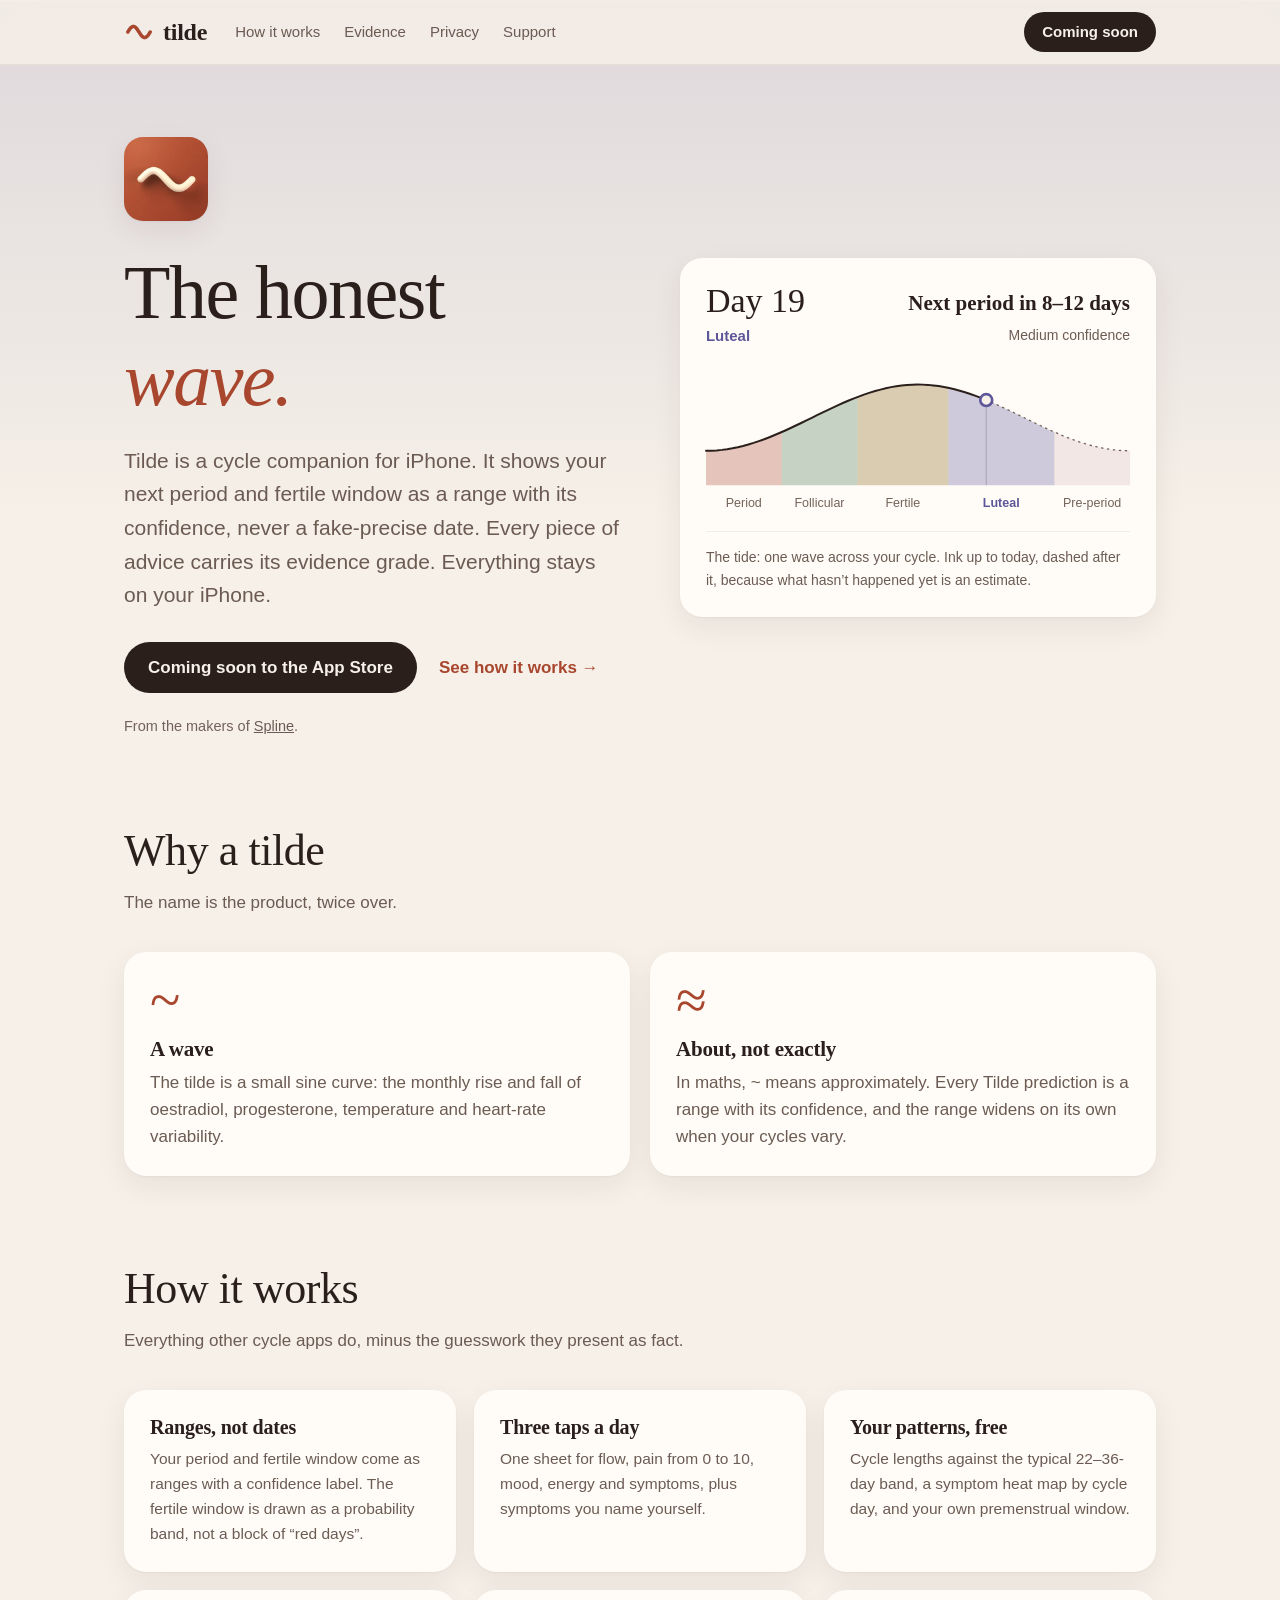
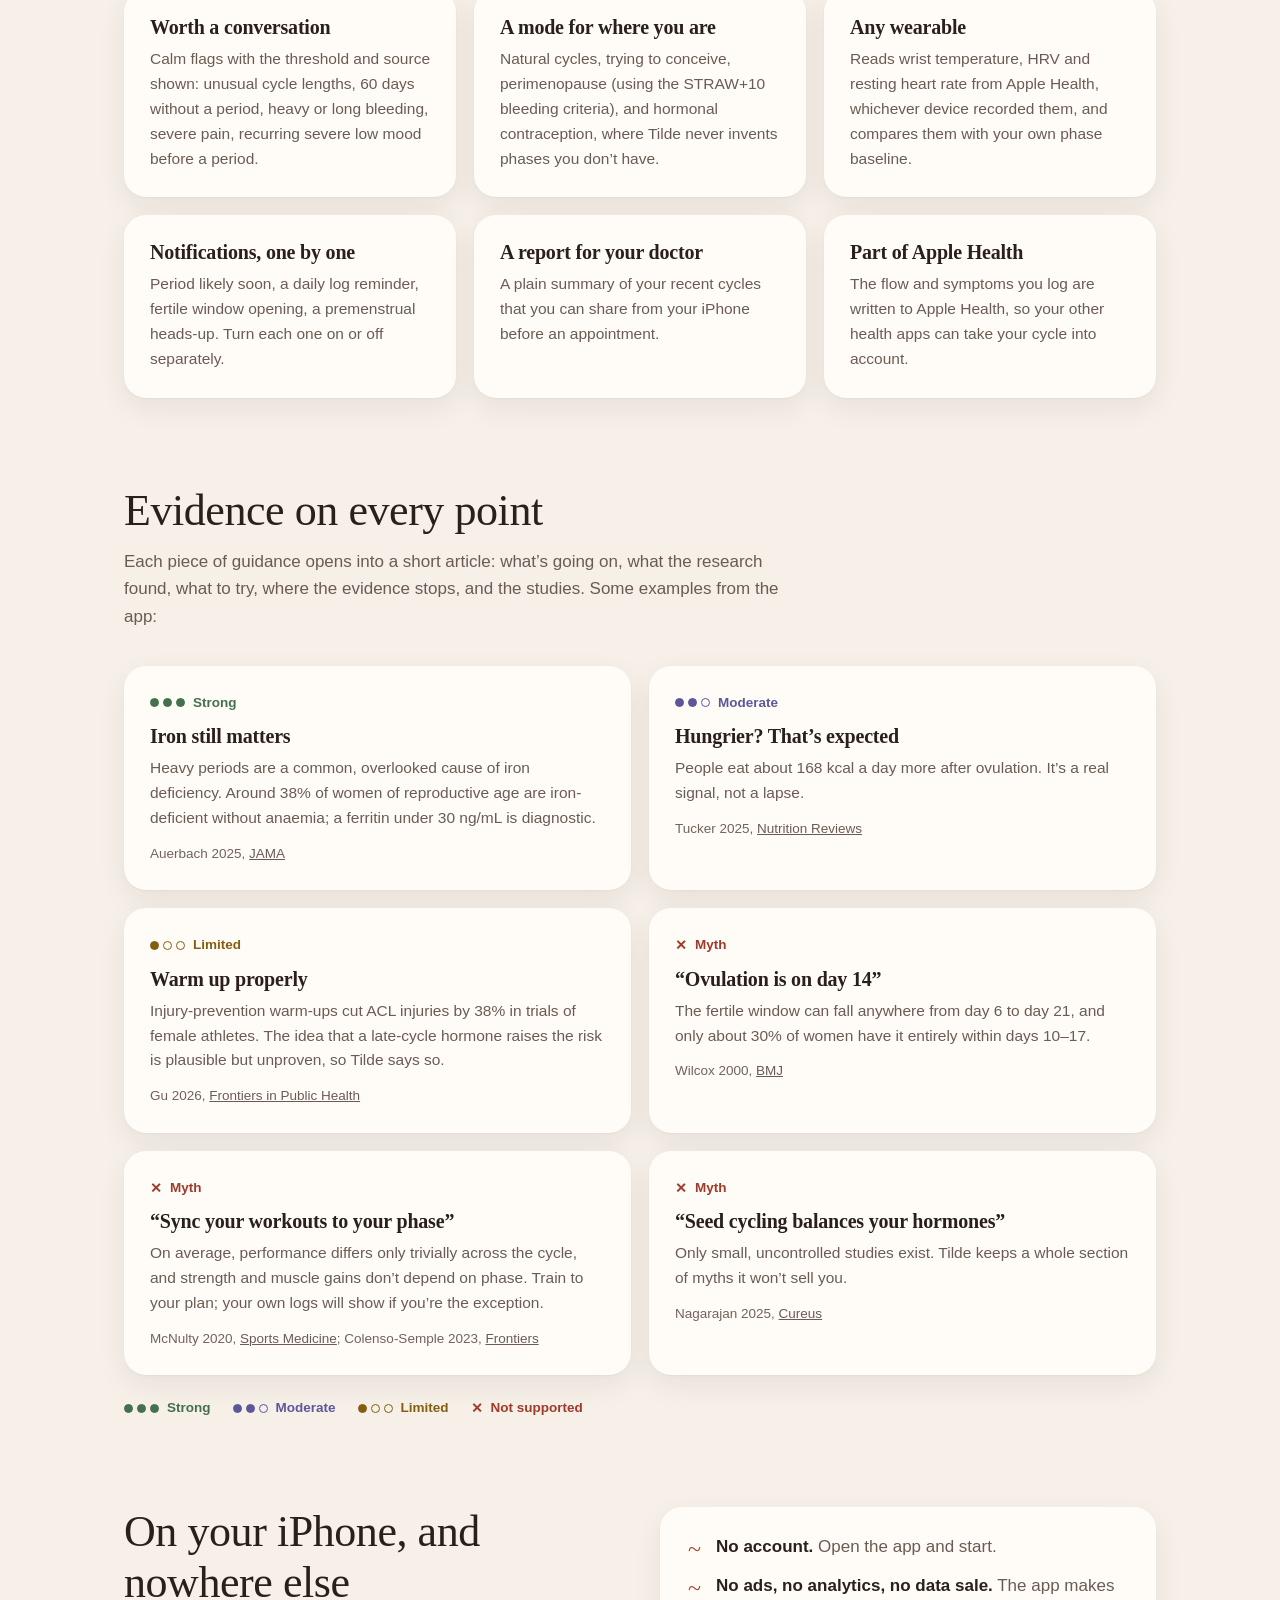
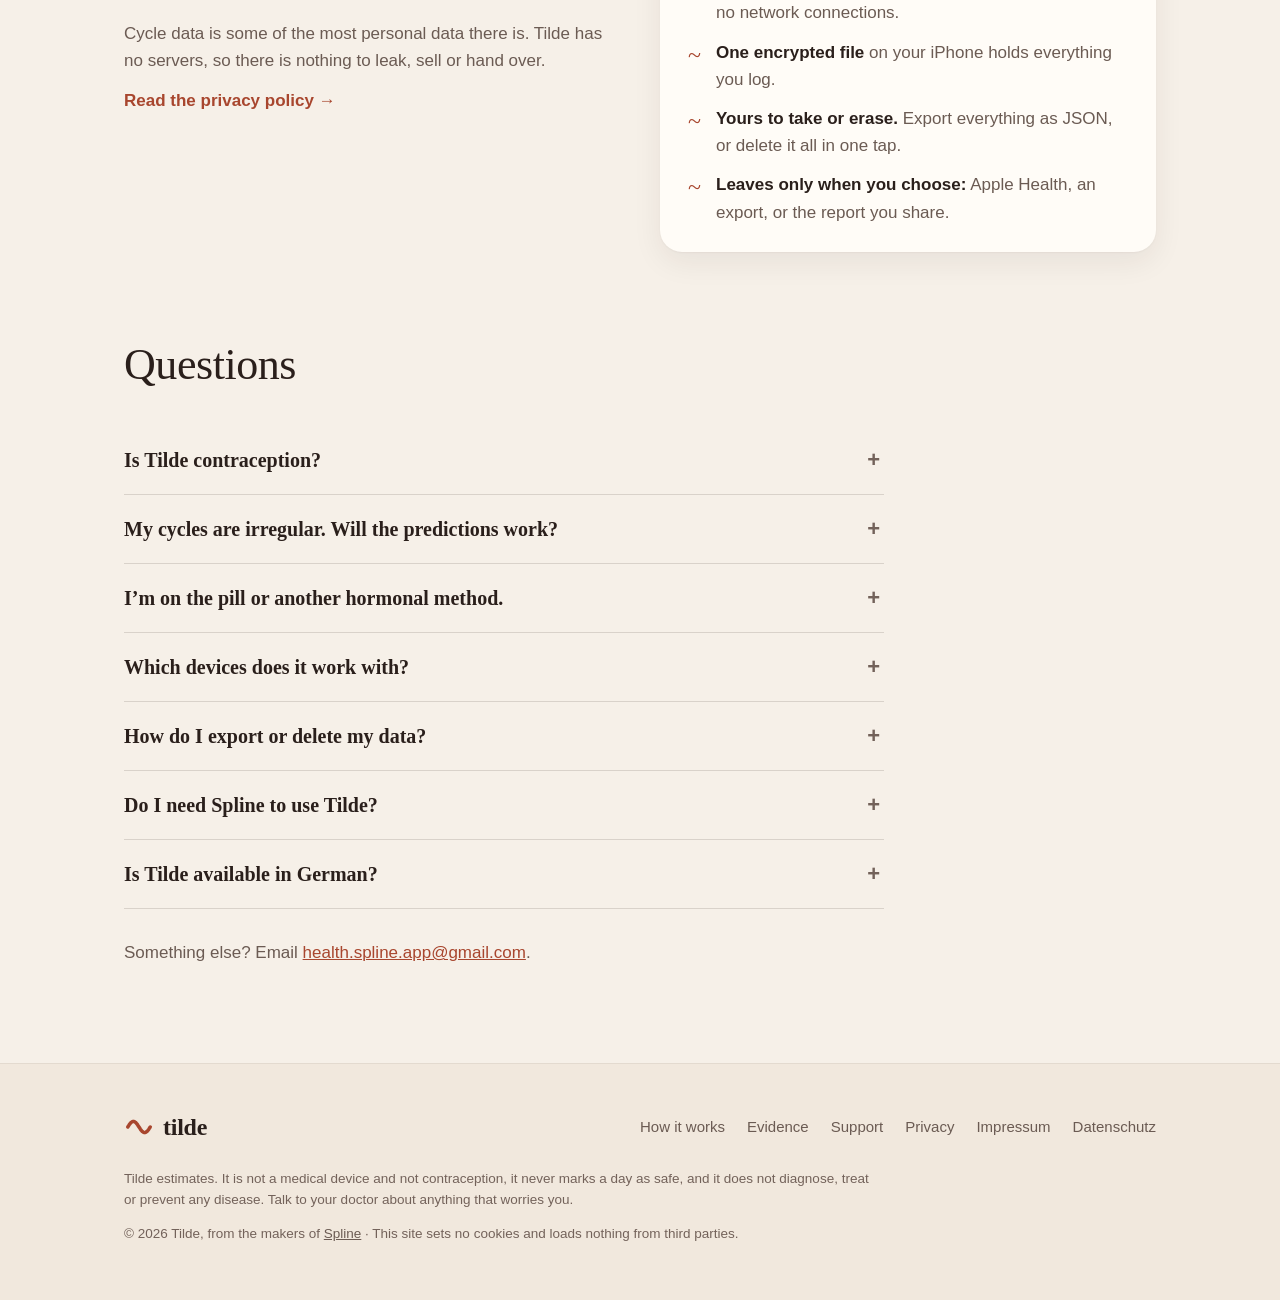
==== tilde/index.html @ 73aee702 "Host Tilde at /tilde/ alongside Spline, in its own design Tilde, the cycle companion from the same m" ====
<!DOCTYPE html>
<html lang="en">
<head>
<meta charset="UTF-8">
<meta name="viewport" content="width=device-width, initial-scale=1.0">
<title>Tilde &mdash; an honest cycle companion for iPhone</title>
<meta name="description" content="Tilde predicts your period and fertile window as ranges with their confidence, never a fake-precise date. Every piece of advice carries its evidence grade, and everything stays on your iPhone.">
<meta name="robots" content="max-image-preview:large">
<link rel="canonical" href="https://www.spline-health.com/tilde/">
<meta property="og:site_name" content="Tilde">
<meta property="og:title" content="Tilde &mdash; The honest wave">
<meta property="og:description" content="A cycle companion for iPhone. Ranges, not fake dates. Evidence on every point. Everything on your iPhone.">
<meta property="og:type" content="website">
<meta property="og:url" content="https://www.spline-health.com/tilde/">
<meta property="og:image" content="https://www.spline-health.com/tilde/assets/og.jpg">
<meta property="og:image:width" content="1200">
<meta property="og:image:height" content="627">
<meta property="og:image:alt" content="Tilde: The honest wave. A cycle companion for iPhone.">
<meta name="twitter:card" content="summary_large_image">
<meta name="theme-color" content="#f6f0e8" media="(prefers-color-scheme: light)">
<meta name="theme-color" content="#1a1512" media="(prefers-color-scheme: dark)">
<meta name="color-scheme" content="light dark">
<link rel="icon" href="favicon.svg" type="image/svg+xml">
<link rel="apple-touch-icon" href="assets/apple-touch-icon.png">
<link rel="stylesheet" href="assets/tilde.css?v=20261016">
<!-- Structured data: Tilde is its own app, published by the same maker as Spline (the
     Organization node lives on the Spline home page). Every value here is also visible on
     the page; keep the two in step. Add "installUrl" once the App Store listing is live. -->
<script type="application/ld+json">
{
  "@context": "https://schema.org",
  "@graph": [
    {
      "@type": "MobileApplication",
      "@id": "https://www.spline-health.com/tilde/#app",
      "name": "Tilde",
      "url": "https://www.spline-health.com/tilde/",
      "description": "A menstrual-cycle companion for iPhone. It shows the next period and fertile window as ranges with their confidence, grades every piece of advice by its evidence, and keeps all data on the iPhone.",
      "applicationCategory": "HealthApplication",
      "applicationSubCategory": "Health & Fitness",
      "operatingSystem": "iOS 17 or later",
      "availableOnDevice": "iPhone",
      "inLanguage": "en",
      "image": "https://www.spline-health.com/tilde/assets/og.jpg",
      "publisher": { "@id": "https://www.spline-health.com/#organization" }
    },
    {
      "@type": "WebPage",
      "@id": "https://www.spline-health.com/tilde/#webpage",
      "url": "https://www.spline-health.com/tilde/",
      "name": "Tilde, an honest cycle companion for iPhone",
      "about": { "@id": "https://www.spline-health.com/tilde/#app" },
      "isPartOf": { "@id": "https://www.spline-health.com/#website" },
      "inLanguage": "en"
    }
  ]
}
</script>
</head>
<body>
<a class="skip" href="#main">Skip to content</a>
<nav>
  <div class="wrap nav-inner">
    <a class="logo" href="#top" aria-label="Tilde home"><svg viewBox="0 0 64 64" aria-hidden="true">
        <path d="M8.0 32.0 L9.5 29.7 L11.0 27.4 L12.5 25.3 L14.0 23.5 L15.5 22.0 L17.0 20.9 L18.5 20.2 L20.0 20.0 L21.5 20.2 L23.0 20.9 L24.5 22.0 L26.0 23.5 L27.5 25.3 L29.0 27.4 L30.5 29.7 L32.0 32.0 L33.5 34.3 L35.0 36.6 L36.5 38.7 L38.0 40.5 L39.5 42.0 L41.0 43.1 L42.5 43.8 L44.0 44.0 L45.5 43.8 L47.0 43.1 L48.5 42.0 L50.0 40.5 L51.5 38.7 L53.0 36.6 L54.5 34.3 L56.0 32.0" fill="none" stroke-width="7.5" stroke-linecap="round" stroke-linejoin="round"/>
      </svg><span>tilde</span></a>
    <div class="nav-links">
      <a href="#how">How it works</a>
      <a href="#evidence">Evidence</a>
      <a href="#privacy">Privacy</a>
      <a href="#support">Support</a>
    </div>
    <span class="pill">Coming soon</span>
  </div>
</nav>

<main id="main">
<section class="hero" id="top">
  <div class="wrap hero-grid">
    <div>
      <picture>
        <source srcset="assets/icon-dark-256.webp" media="(prefers-color-scheme: dark)">
        <img class="icon" src="assets/icon-256.webp" width="84" height="84" alt="The Tilde app icon: a cream tilde on warm clay">
      </picture>
      <h1>The honest <em>wave.</em></h1>
      <p class="lede">
        Tilde is a cycle companion for iPhone. It shows your next period and fertile window
        as a range with its confidence, never a fake-precise date. Every piece of advice
        carries its evidence grade. Everything stays on your iPhone.
      </p>
      <div class="hero-ctas">
        <span class="pill large">Coming soon to the App Store</span>
        <a class="text-link" href="#how">See how it works &rarr;</a>
      </div>
      <p class="maker">From the makers of <a href="/">Spline</a>.</p>
    </div>

    <figure class="sheet tide" aria-label="Example: cycle day 19, luteal phase. Next period in 8 to 12 days, medium confidence.">
      <div class="tide-top">
        <div>
          <div class="tide-day">Day 19</div>
          <div class="tide-phase">Luteal</div>
        </div>
        <div class="tide-next">
          <b>Next period in 8&ndash;12 days</b>
          <span>Medium confidence</span>
        </div>
      </div>
      <svg viewBox="0 0 640 180" aria-hidden="true">
        <polygon class="w men" points="0.0,128.0 8.2,127.8 16.3,127.4 24.5,126.6 32.7,125.5 40.8,124.0 49.0,122.3 57.1,120.3 65.3,118.1 73.5,115.5 81.6,112.8 89.8,109.8 98.0,106.6 106.1,103.2 114.3,99.7 114.3,180.0 0.0,180.0"/>
        <polygon class="w fol" points="114.3,99.7 122.4,96.0 130.6,92.2 138.8,88.3 146.9,84.4 155.1,80.4 163.3,76.4 171.4,72.4 179.6,68.4 187.8,64.5 195.9,60.7 204.1,57.0 212.2,53.5 220.4,50.1 228.6,46.8 228.6,180.0 114.3,180.0"/>
        <polygon class="w fer" points="228.6,46.8 236.6,43.8 244.7,41.0 252.8,38.5 260.8,36.2 268.9,34.2 277.0,32.4 285.0,30.9 293.1,29.7 301.2,28.9 309.2,28.3 317.3,28.0 325.4,28.1 333.4,28.4 341.5,29.1 349.6,30.1 357.6,31.4 365.7,33.0 365.7,180.0 228.6,180.0"/>
        <polygon class="w lut" points="365.7,33.0 373.7,34.8 381.7,36.9 389.7,39.3 397.7,41.9 405.7,44.7 413.7,47.7 421.7,50.9 429.7,54.3 437.7,57.8 445.7,61.5 453.7,65.2 461.7,69.1 469.7,73.0 477.7,76.9 485.7,80.8 493.7,84.7 501.7,88.6 509.7,92.4 517.7,96.1 525.7,99.7 525.7,180.0 365.7,180.0"/>
        <polygon class="w pre later" points="525.7,99.7 533.9,103.2 542.0,106.6 550.2,109.8 558.4,112.8 566.5,115.5 574.7,118.1 582.9,120.3 591.0,122.3 599.2,124.0 607.3,125.5 615.5,126.6 623.7,127.4 631.8,127.8 640.0,128.0 640.0,180.0 525.7,180.0"/>
        <polyline class="ink" points="0.0,128.0 8.0,127.8 16.0,127.4 23.9,126.6 31.9,125.6 39.9,124.2 47.9,122.6 55.8,120.7 63.8,118.5 71.8,116.1 79.8,113.4 87.8,110.6 95.7,107.5 103.7,104.2 111.7,100.8 119.7,97.3 127.7,93.6 135.6,89.8 143.6,86.0 151.6,82.1 159.6,78.2 167.5,74.3 175.5,70.4 183.5,66.6 191.5,62.8 199.5,59.1 207.4,55.5 215.4,52.1 223.4,48.9 231.4,45.8 239.4,42.9 247.3,40.2 255.3,37.7 263.3,35.6 271.3,33.6 279.2,31.9 287.2,30.6 295.2,29.5 303.2,28.7 311.2,28.2 319.1,28.0 327.1,28.1 335.1,28.5 343.1,29.3 351.1,30.3 359.0,31.6 367.0,33.2 375.0,35.1 383.0,37.3 390.9,39.6 398.9,42.3 406.9,45.1 414.9,48.2 422.9,51.4"/>
        <polyline class="ahead" points="422.9,51.4 430.9,54.8 438.9,58.4 447.0,62.1 455.0,65.9 463.1,69.7 471.1,73.6 479.2,77.6 487.2,81.5 495.2,85.5 503.3,89.3 511.3,93.1 519.4,96.8 527.4,100.4 535.4,103.9 543.5,107.2 551.5,110.3 559.6,113.2 567.6,115.9 575.7,118.4 583.7,120.6 591.7,122.5 599.8,124.2 607.8,125.5 615.9,126.6 623.9,127.4 632.0,127.8 640.0,128.0"/>
        <line class="now-line" x1="422.9" y1="51.4" x2="422.9" y2="180"/>
        <circle class="now" cx="422.9" cy="51.4" r="9"/>
      </svg>
      <div class="tide-labels" aria-hidden="true">
        <span style="flex: 5">Period</span>
        <span style="flex: 5">Follicular</span>
        <span style="flex: 6">Fertile</span>
        <span style="flex: 7" class="is-now">Luteal</span>
        <span style="flex: 5">Pre-period</span>
      </div>
      <figcaption class="tide-note">
        The tide: one wave across your cycle. Ink up to today, dashed after it, because what
        hasn&rsquo;t happened yet is an estimate.
      </figcaption>
    </figure>
  </div>
</section>

<section class="section" id="name">
  <div class="wrap">
    <div class="section-head">
      <h2>Why a tilde</h2>
      <p>The name is the product, twice over.</p>
    </div>
    <div class="name-grid">
      <div class="sheet">
        <div class="glyph" aria-hidden="true">~</div>
        <h3>A wave</h3>
        <p>
          The tilde is a small sine curve: the monthly rise and fall of oestradiol,
          progesterone, temperature and heart-rate variability.
        </p>
      </div>
      <div class="sheet">
        <div class="glyph" aria-hidden="true">&asymp;</div>
        <h3>About, not exactly</h3>
        <p>
          In maths, ~ means approximately. Every Tilde prediction is a range with its
          confidence, and the range widens on its own when your cycles vary.
        </p>
      </div>
    </div>
  </div>
</section>

<section class="section" id="how">
  <div class="wrap">
    <div class="section-head">
      <h2>How it works</h2>
      <p>Everything other cycle apps do, minus the guesswork they present as fact.</p>
    </div>
    <div class="features">
      <div class="sheet">
        <h3>Ranges, not dates</h3>
        <p>
          Your period and fertile window come as ranges with a confidence label. The fertile
          window is drawn as a probability band, not a block of &ldquo;red days&rdquo;.
        </p>
      </div>
      <div class="sheet">
        <h3>Three taps a day</h3>
        <p>
          One sheet for flow, pain from 0 to 10, mood, energy and symptoms, plus symptoms you
          name yourself.
        </p>
      </div>
      <div class="sheet">
        <h3>Your patterns, free</h3>
        <p>
          Cycle lengths against the typical 22&ndash;36-day band, a symptom heat map by cycle
          day, and your own premenstrual window.
        </p>
      </div>
      <div class="sheet">
        <h3>Worth a conversation</h3>
        <p>
          Calm flags with the threshold and source shown: unusual cycle lengths, 60 days without
          a period, heavy or long bleeding, severe pain, recurring severe low mood before a period.
        </p>
      </div>
      <div class="sheet">
        <h3>A mode for where you are</h3>
        <p>
          Natural cycles, trying to conceive, perimenopause (using the STRAW+10 bleeding
          criteria), and hormonal contraception, where Tilde never invents phases you don&rsquo;t have.
        </p>
      </div>
      <div class="sheet">
        <h3>Any wearable</h3>
        <p>
          Reads wrist temperature, HRV and resting heart rate from Apple Health, whichever
          device recorded them, and compares them with your own phase baseline.
        </p>
      </div>
      <div class="sheet">
        <h3>Notifications, one by one</h3>
        <p>
          Period likely soon, a daily log reminder, fertile window opening, a premenstrual
          heads-up. Turn each one on or off separately.
        </p>
      </div>
      <div class="sheet">
        <h3>A report for your doctor</h3>
        <p>
          A plain summary of your recent cycles that you can share from your iPhone before an
          appointment.
        </p>
      </div>
      <div class="sheet">
        <h3>Part of Apple Health</h3>
        <p>
          The flow and symptoms you log are written to Apple Health, so your other health apps
          can take your cycle into account.
        </p>
      </div>
    </div>
  </div>
</section>

<section class="section" id="evidence">
  <div class="wrap">
    <div class="section-head">
      <h2>Evidence on every point</h2>
      <p>
        Each piece of guidance opens into a short article: what&rsquo;s going on, what the
        research found, what to try, where the evidence stops, and the studies. Some examples
        from the app:
      </p>
    </div>
    <div class="claims">
      <article class="sheet">
        <div class="grade g-strong"><span class="meter"><i class="on"></i><i class="on"></i><i class="on"></i></span> Strong</div>
        <h3>Iron still matters</h3>
        <p>
          Heavy periods are a common, overlooked cause of iron deficiency. Around 38% of women of
          reproductive age are iron-deficient without anaemia; a ferritin under 30&nbsp;ng/mL is diagnostic.
        </p>
        <cite>Auerbach 2025, <a href="https://doi.org/10.1001/jama.2025.0452">JAMA</a></cite>
      </article>
      <article class="sheet">
        <div class="grade g-moderate"><span class="meter"><i class="on"></i><i class="on"></i><i></i></span> Moderate</div>
        <h3>Hungrier? That&rsquo;s expected</h3>
        <p>
          People eat about 168&nbsp;kcal a day more after ovulation. It&rsquo;s a real signal,
          not a lapse.
        </p>
        <cite>Tucker 2025, <a href="https://doi.org/10.1093/nutrit/nuae093">Nutrition Reviews</a></cite>
      </article>
      <article class="sheet">
        <div class="grade g-limited"><span class="meter"><i class="on"></i><i></i><i></i></span> Limited</div>
        <h3>Warm up properly</h3>
        <p>
          Injury-prevention warm-ups cut ACL injuries by 38% in trials of female athletes. The
          idea that a late-cycle hormone raises the risk is plausible but unproven, so Tilde
          says so.
        </p>
        <cite>Gu 2026, <a href="https://doi.org/10.3389/fpubh.2026.1950998">Frontiers in Public Health</a></cite>
      </article>
      <article class="sheet">
        <div class="grade g-myth"><span class="myth-x" aria-hidden="true">&#x2715;</span> Myth</div>
        <h3>&ldquo;Ovulation is on day 14&rdquo;</h3>
        <p>
          The fertile window can fall anywhere from day 6 to day 21, and only about 30% of
          women have it entirely within days 10&ndash;17.
        </p>
        <cite>Wilcox 2000, <a href="https://doi.org/10.1136/bmj.321.7271.1259">BMJ</a></cite>
      </article>
      <article class="sheet">
        <div class="grade g-myth"><span class="myth-x" aria-hidden="true">&#x2715;</span> Myth</div>
        <h3>&ldquo;Sync your workouts to your phase&rdquo;</h3>
        <p>
          On average, performance differs only trivially across the cycle, and strength and
          muscle gains don&rsquo;t depend on phase. Train to your plan; your own logs will show
          if you&rsquo;re the exception.
        </p>
        <cite>McNulty 2020, <a href="https://doi.org/10.1007/s40279-020-01319-3">Sports Medicine</a>; Colenso-Semple 2023, <a href="https://doi.org/10.3389/fspor.2023.1054542">Frontiers</a></cite>
      </article>
      <article class="sheet">
        <div class="grade g-myth"><span class="myth-x" aria-hidden="true">&#x2715;</span> Myth</div>
        <h3>&ldquo;Seed cycling balances your hormones&rdquo;</h3>
        <p>
          Only small, uncontrolled studies exist. Tilde keeps a whole section of myths it
          won&rsquo;t sell you.
        </p>
        <cite>Nagarajan 2025, <a href="https://doi.org/10.7759/cureus.90997">Cureus</a></cite>
      </article>
    </div>
    <div class="legend" aria-label="Evidence grades">
      <span class="grade g-strong"><span class="meter"><i class="on"></i><i class="on"></i><i class="on"></i></span> Strong</span>
      <span class="grade g-moderate"><span class="meter"><i class="on"></i><i class="on"></i><i></i></span> Moderate</span>
      <span class="grade g-limited"><span class="meter"><i class="on"></i><i></i><i></i></span> Limited</span>
      <span class="grade g-myth"><span class="myth-x" aria-hidden="true">&#x2715;</span> Not supported</span>
    </div>
  </div>
</section>

<section class="section" id="privacy">
  <div class="wrap privacy">
    <div class="section-head">
      <h2>On your iPhone, and nowhere else</h2>
      <p>
        Cycle data is some of the most personal data there is. Tilde has no servers, so there
        is nothing to leak, sell or hand over.
      </p>
      <p><a class="text-link" href="privacy.html">Read the privacy policy &rarr;</a></p>
    </div>
    <ul class="checks sheet">
      <li><b>No account.</b> Open the app and start.</li>
      <li><b>No ads, no analytics, no data sale.</b> The app makes no network connections.</li>
      <li><b>One encrypted file</b> on your iPhone holds everything you log.</li>
      <li><b>Yours to take or erase.</b> Export everything as JSON, or delete it all in one tap.</li>
      <li><b>Leaves only when you choose:</b> Apple Health, an export, or the report you share.</li>
    </ul>
  </div>
</section>

<section class="section" id="support">
  <div class="wrap">
    <div class="section-head">
      <h2>Questions</h2>
    </div>
    <div class="faq">
      <details>
        <summary>Is Tilde contraception?</summary>
        <p>
          No. Tilde estimates, and it never marks a day as &ldquo;safe&rdquo;. If you need
          contraception, talk to your doctor about a method made for it.
        </p>
      </details>
      <details>
        <summary>My cycles are irregular. Will the predictions work?</summary>
        <p>
          Tilde starts from typical lengths and switches to your own numbers once it has three
          of your cycles. When your cycles vary, the ranges widen and the confidence drops, so
          you always see how sure the estimate is.
        </p>
      </details>
      <details>
        <summary>I&rsquo;m on the pill or another hormonal method.</summary>
        <p>
          Choose the hormonal contraception mode. Tilde then tracks bleeding and symptoms without
          inventing phases you don&rsquo;t have, and explains what the evidence says about
          training and symptoms on hormonal contraception.
        </p>
      </details>
      <details>
        <summary>Which devices does it work with?</summary>
        <p>
          iPhone with iOS 17 or later. Temperature, HRV and resting heart rate come from Apple
          Health, so any watch or ring that writes them there works. You can also use Tilde
          with no wearable at all.
        </p>
      </details>
      <details>
        <summary>How do I export or delete my data?</summary>
        <p>
          In Settings, under Your data: export everything as a JSON file, or delete every log
          from your iPhone. Anything already saved to Apple Health stays there until you remove
          it in the Health app.
        </p>
      </details>
      <details>
        <summary>Do I need Spline to use Tilde?</summary>
        <p>
          No. Tilde and <a href="/">Spline</a> are separate apps from the same maker. Each
          works on its own.
        </p>
      </details>
      <details>
        <summary>Is Tilde available in German?</summary>
        <p>Not yet. Tilde starts in English.</p>
      </details>
    </div>
    <p class="contact">
      Something else? Email <a href="mailto:health.spline.app@gmail.com">health.spline.app@gmail.com</a>.
    </p>
  </div>
</section>
</main>

<footer>
  <div class="wrap">
    <div class="foot-top">
      <a class="logo" href="#top" aria-label="Tilde home"><svg viewBox="0 0 64 64" aria-hidden="true">
          <path d="M8.0 32.0 L9.5 29.7 L11.0 27.4 L12.5 25.3 L14.0 23.5 L15.5 22.0 L17.0 20.9 L18.5 20.2 L20.0 20.0 L21.5 20.2 L23.0 20.9 L24.5 22.0 L26.0 23.5 L27.5 25.3 L29.0 27.4 L30.5 29.7 L32.0 32.0 L33.5 34.3 L35.0 36.6 L36.5 38.7 L38.0 40.5 L39.5 42.0 L41.0 43.1 L42.5 43.8 L44.0 44.0 L45.5 43.8 L47.0 43.1 L48.5 42.0 L50.0 40.5 L51.5 38.7 L53.0 36.6 L54.5 34.3 L56.0 32.0" fill="none" stroke-width="7.5" stroke-linecap="round" stroke-linejoin="round"/>
        </svg><span>tilde</span></a>
      <div class="nav-links">
        <a href="#how">How it works</a>
        <a href="#evidence">Evidence</a>
        <a href="#support">Support</a>
        <a href="privacy.html">Privacy</a>
        <a href="/impressum.html">Impressum</a>
        <a href="/datenschutz.html">Datenschutz</a>
      </div>
    </div>
    <p class="disclaimer">
      Tilde estimates. It is not a medical device and not contraception, it never marks a day as
      safe, and it does not diagnose, treat or prevent any disease. Talk to your doctor about
      anything that worries you.
    </p>
    <p class="copyright">
      &copy; 2026 Tilde, from the makers of <a href="/">Spline</a> &middot; This site sets no
      cookies and loads nothing from third parties.
    </p>
  </div>
</footer>
</body>
</html>
---- tilde/assets/tilde.css ----
/* ============================================================================
   Tilde — site styles.
   Tilde shares a domain with Spline, never a look: these tokens are ported from the
   app's Theme.swift (warm paper, ink and clay; espresso and cream at night), and
   nothing here loads from Spline's site.css. Light-first; dark follows the system,
   as the app does.
   ========================================================================== */

:root {
  --bg1: #f6f0e8;
  --bg2: #f1e8dd;
  --surface: #fffcf7;
  --surface-2: rgba(42, 31, 27, 0.05);
  --border: rgba(42, 31, 27, 0.14);
  --border-soft: rgba(42, 31, 27, 0.07);
  --text: #2a1f1b;
  --text-dim: #6b5b53;
  --text-faint: #73625a;
  --accent: #a8462e;
  --on-accent: #fff6ec;
  --green: #44704e;
  --yellow: #845e0e;
  --red: #9e3b2a;
  --menstrual: #a8462e;
  --follicular: #44704e;
  --fertile: #845e0e;
  --luteal: #5d579a;
  --premenstrual: #9a5470;
  --lift: 0 1px 2px rgba(42, 31, 27, 0.04), 0 10px 30px rgba(42, 31, 27, 0.07);
  --nav-bg: rgba(246, 240, 232, 0.82);
  --serif: ui-serif, "New York", "Iowan Old Style", Charter, Georgia, serif;
  --sans: -apple-system, BlinkMacSystemFont, "SF Pro Text", "Segoe UI", Roboto,
    "Helvetica Neue", Arial, sans-serif;
  --radius: 22px;
  --wrap: 1080px;
  color-scheme: light dark;
}

@media (prefers-color-scheme: dark) {
  :root {
    --bg1: #1a1512;
    --bg2: #120e0c;
    --surface: #221b18;
    --surface-2: rgba(255, 255, 255, 0.06);
    --border: rgba(255, 255, 255, 0.14);
    --border-soft: rgba(255, 255, 255, 0.07);
    --text: #f3ebe3;
    --text-dim: #bdaea5;
    --text-faint: #9c8d84;
    --accent: #e58a6c;
    --on-accent: #2a140c;
    --green: #8dbe98;
    --yellow: #e3b45a;
    --red: #e07a62;
    --menstrual: #e58a6c;
    --follicular: #8dbe98;
    --fertile: #e3b45a;
    --luteal: #a9a3e0;
    --premenstrual: #d892ae;
    --lift: 0 1px 2px rgba(0, 0, 0, 0.3), 0 12px 32px rgba(0, 0, 0, 0.35);
    --nav-bg: rgba(26, 21, 18, 0.82);
  }
}

* { margin: 0; padding: 0; box-sizing: border-box; }
html { scroll-behavior: smooth; -webkit-text-size-adjust: 100%; scroll-padding-top: 76px; }
body {
  font-family: var(--sans);
  background: var(--bg1);
  color: var(--text);
  font-size: 17px;
  line-height: 1.6;
  -webkit-font-smoothing: antialiased;
  overflow-x: hidden;
}
::selection { background: color-mix(in srgb, var(--accent) 26%, transparent); }
a { color: inherit; }
img, svg { display: block; max-width: 100%; }
img { height: auto; }

.wrap { max-width: var(--wrap); margin: 0 auto; padding: 0 24px; }
.skip {
  position: absolute; left: 16px; top: -60px; z-index: 100;
  background: var(--text); color: var(--bg1); padding: 10px 16px; border-radius: 999px;
}
.skip:focus { top: 12px; }

h1, h2, h3 { font-family: var(--serif); font-weight: 600; letter-spacing: -0.01em; line-height: 1.15; }
h1 { font-size: clamp(44px, 7vw, 76px); font-weight: 500; letter-spacing: -0.02em; }
h2 { font-size: clamp(30px, 4.2vw, 44px); font-weight: 500; }
h3 { font-size: 21px; }
.lede { font-size: clamp(18px, 2vw, 21px); color: var(--text-dim); max-width: 620px; }
.section { padding: 88px 0 0; }
.section-head { max-width: 680px; margin-bottom: 36px; }
.section-head p { color: var(--text-dim); margin-top: 12px; }

/* ---------- Nav ---------- */
nav {
  position: sticky; top: 0; z-index: 50;
  background: var(--nav-bg);
  backdrop-filter: saturate(1.3) blur(16px); -webkit-backdrop-filter: saturate(1.3) blur(16px);
  border-bottom: 1px solid var(--border-soft);
}
.nav-inner { display: flex; align-items: center; gap: 28px; height: 64px; }
.logo { display: flex; align-items: center; gap: 9px; text-decoration: none; }
.logo svg { width: 30px; height: 30px; flex: none; }
.logo svg path { stroke: var(--accent); }
.logo span { font-family: var(--serif); font-weight: 700; font-size: 24px; letter-spacing: -0.01em; line-height: 1; }
.nav-links { display: flex; gap: 24px; }
.nav-links a { color: var(--text-dim); text-decoration: none; font-size: 15px; font-weight: 500; }
.nav-links a:hover { color: var(--text); }
.nav-inner > .pill { margin-left: auto; }

/* Selected states in the app are ink-filled pills; the site's one call to action is too. */
.pill {
  display: inline-flex; align-items: center; min-height: 38px; padding: 8px 18px;
  border-radius: 999px; background: var(--text); color: var(--bg1);
  font-size: 15px; font-weight: 600; white-space: nowrap; text-decoration: none;
}
.pill.large { min-height: 50px; padding: 12px 24px; font-size: 17px; }
.text-link { color: var(--accent); font-weight: 600; text-decoration: none; }
.text-link:hover { text-decoration: underline; text-underline-offset: 3px; }

/* ---------- Hero, with a wash of the current phase colour at the top ---------- */
.hero { position: relative; padding: 72px 0 0; }
.hero::before {
  content: ""; position: absolute; inset: -64px 0 auto; height: 520px; z-index: -1;
  background: linear-gradient(180deg, color-mix(in srgb, var(--luteal) 16%, transparent), transparent);
}
.hero-grid { display: grid; grid-template-columns: 1.05fr 1fr; gap: 56px; align-items: center; }
.hero .icon { width: 84px; height: 84px; border-radius: 19px; box-shadow: var(--lift); margin-bottom: 28px; }
.hero h1 { margin-bottom: 20px; }
.hero h1 em { font-style: italic; color: var(--accent); }
.hero-ctas { display: flex; align-items: center; gap: 22px; flex-wrap: wrap; margin-top: 30px; }
.maker { margin-top: 22px; font-size: 14.5px; color: var(--text-faint); }
.maker a { color: var(--text-dim); }

/* ---------- Sheets: borderless paper with a soft lift ---------- */
.sheet { background: var(--surface); border-radius: var(--radius); box-shadow: var(--lift); padding: 26px; }

/* ---------- The tide ---------- */
.tide-top { display: flex; justify-content: space-between; align-items: flex-end; gap: 16px; margin-bottom: 18px; }
.tide-day { font-family: var(--serif); font-size: 34px; line-height: 1; white-space: nowrap; }
.tide-phase { color: var(--luteal); font-weight: 600; font-size: 15px; margin-top: 6px; }
.tide-next { text-align: right; }
.tide-next b { display: block; font-family: var(--serif); font-size: 21px; font-weight: 600; }
.tide-next span { font-size: 14px; color: var(--text-dim); }
.tide svg { width: 100%; height: auto; overflow: visible; }
.tide .w { opacity: 0.3; }
.tide .w.later { opacity: 0.13; }
.w.men { fill: var(--menstrual); }
.w.fol { fill: var(--follicular); }
.w.fer { fill: var(--fertile); }
.w.lut { fill: var(--luteal); }
.w.pre { fill: var(--premenstrual); }
.tide .ink { stroke: var(--text); stroke-width: 3; fill: none; stroke-linecap: round; }
.tide .ahead { stroke: var(--text-faint); stroke-width: 2; fill: none; stroke-linecap: round; stroke-dasharray: 2 7; }
.tide .now-line { stroke: var(--text); stroke-opacity: 0.35; stroke-width: 1; }
.tide .now { fill: var(--bg1); stroke: var(--luteal); stroke-width: 4; }
.tide-labels { display: flex; margin-top: 8px; font-size: 12.5px; color: var(--text-faint); font-weight: 500; }
.tide-labels span { text-align: center; white-space: nowrap; }
.tide-labels .is-now { color: var(--luteal); font-weight: 700; }
.tide-note { margin-top: 18px; font-size: 14px; color: var(--text-dim); border-top: 1px solid var(--border-soft); padding-top: 14px; }

/* ---------- The name ---------- */
.name-grid { display: grid; grid-template-columns: 1fr 1fr; gap: 20px; }
.name-grid .glyph { font-family: var(--serif); font-size: 56px; line-height: 0.8; color: var(--accent); margin-bottom: 14px; }
.name-grid p { color: var(--text-dim); margin-top: 8px; }

/* ---------- Features ---------- */
.features { display: grid; grid-template-columns: repeat(3, 1fr); gap: 18px; }
.features .sheet p { color: var(--text-dim); font-size: 15.5px; margin-top: 8px; }
.features h3 { font-size: 20px; }

/* ---------- Evidence: the three-dot meter ---------- */
.meter { display: inline-flex; gap: 4px; align-items: center; }
.meter i { width: 9px; height: 9px; border-radius: 50%; border: 1.5px solid currentColor; }
.meter i.on { background: currentColor; }
.g-strong { color: var(--green); }
.g-moderate { color: var(--luteal); }
.g-limited { color: var(--yellow); }
.g-myth { color: var(--red); }
.grade { display: flex; align-items: center; gap: 8px; font-size: 13.5px; font-weight: 700; }
.myth-x { font-size: 14px; font-weight: 800; line-height: 1; }
.claims { display: grid; grid-template-columns: repeat(2, 1fr); gap: 18px; }
.claims h3 { margin-top: 12px; font-size: 20px; }
.claims p { color: var(--text-dim); font-size: 15.5px; margin-top: 8px; }
.claims cite { display: block; margin-top: 12px; font-style: normal; font-size: 13.5px; color: var(--text-faint); }
.claims cite a { color: var(--text-dim); }
.legend { display: flex; flex-wrap: wrap; gap: 10px 22px; margin-top: 22px; font-size: 14px; color: var(--text-dim); }

/* ---------- Privacy ---------- */
.privacy { display: grid; grid-template-columns: 1fr 1fr; gap: 40px; align-items: start; }
.checks { list-style: none; display: grid; gap: 12px; }
.checks li { position: relative; padding-left: 30px; color: var(--text-dim); }
.checks li b { color: var(--text); font-weight: 600; }
.checks li::before {
  content: "~"; position: absolute; left: 2px; top: -3px;
  font-family: var(--serif); font-size: 24px; color: var(--accent);
}

/* ---------- FAQ ---------- */
.faq { max-width: 760px; }
.faq details { border-bottom: 1px solid var(--border); }
.faq summary {
  cursor: pointer; list-style: none; padding: 18px 32px 18px 0; position: relative;
  font-family: var(--serif); font-size: 20px; font-weight: 600;
}
.faq summary::-webkit-details-marker { display: none; }
.faq summary::after { content: "+"; position: absolute; right: 4px; top: 16px; font-family: var(--sans); color: var(--text-faint); font-size: 22px; }
.faq details[open] summary::after { content: "\2212"; }
.faq details p { color: var(--text-dim); padding: 0 0 20px; max-width: 680px; }
.faq a, .contact a { color: var(--accent); }
.contact { margin-top: 30px; color: var(--text-dim); }

/* ---------- Prose pages (privacy policy) ---------- */
.prose { max-width: 740px; padding: 64px 0 40px; }
.prose h1 { font-size: clamp(38px, 5.5vw, 54px); margin-bottom: 10px; }
.prose h2 { font-size: 25px; margin: 40px 0 10px; }
.prose p, .prose li { color: var(--text-dim); }
.prose p + p { margin-top: 12px; }
.prose ul { padding-left: 22px; display: grid; gap: 8px; margin-top: 10px; }
.prose strong { color: var(--text); font-weight: 600; }
.prose a { color: var(--accent); text-underline-offset: 3px; }
.prose .updated { color: var(--text-faint); font-size: 14px; }

/* ---------- Footer ---------- */
footer { margin-top: 96px; padding: 48px 0 56px; background: var(--bg2); border-top: 1px solid var(--border-soft); }
.foot-top { display: flex; justify-content: space-between; align-items: center; gap: 24px; flex-wrap: wrap; }
footer .nav-links { flex-wrap: wrap; gap: 12px 22px; }
.disclaimer { margin-top: 26px; font-size: 13.5px; color: var(--text-faint); max-width: 760px; }
.copyright { margin-top: 12px; font-size: 13.5px; color: var(--text-faint); }
.copyright a { color: var(--text-dim); }

@media (max-width: 900px) {
  .hero-grid, .privacy { grid-template-columns: 1fr; gap: 40px; }
  .features { grid-template-columns: 1fr 1fr; }
}
@media (max-width: 720px) {
  nav .nav-links { display: none; }
  .wrap { padding: 0 16px; }
  .hero { padding-top: 44px; }
  .section { padding-top: 68px; }
  .name-grid, .features, .claims { grid-template-columns: 1fr; }
  .sheet { padding: 22px 20px; }
  .tide-top { flex-direction: column; align-items: flex-start; gap: 12px; }
  .tide-next { text-align: left; }
  .tide-day { font-size: 30px; }
  .tide-next b { font-size: 18px; }
  .tide-labels { font-size: 11px; }
  footer .nav-links { gap: 10px 18px; }
}
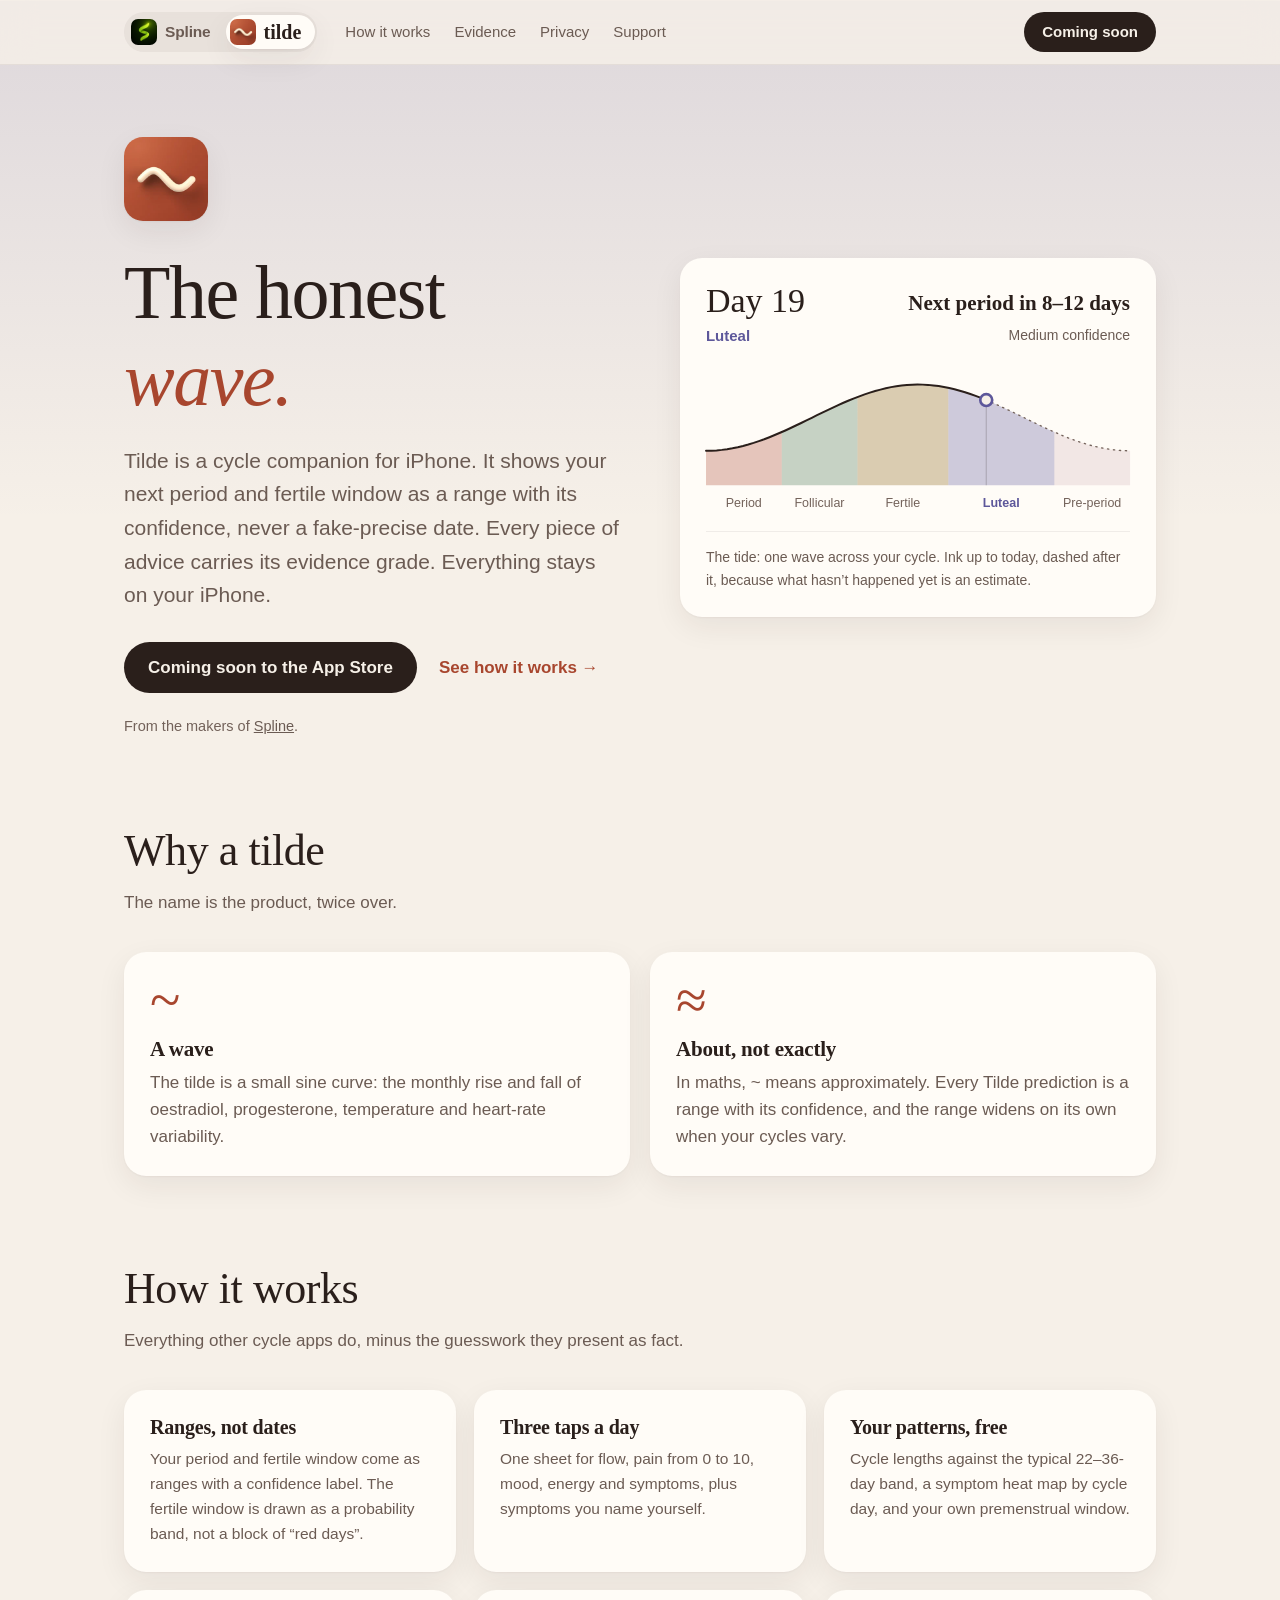
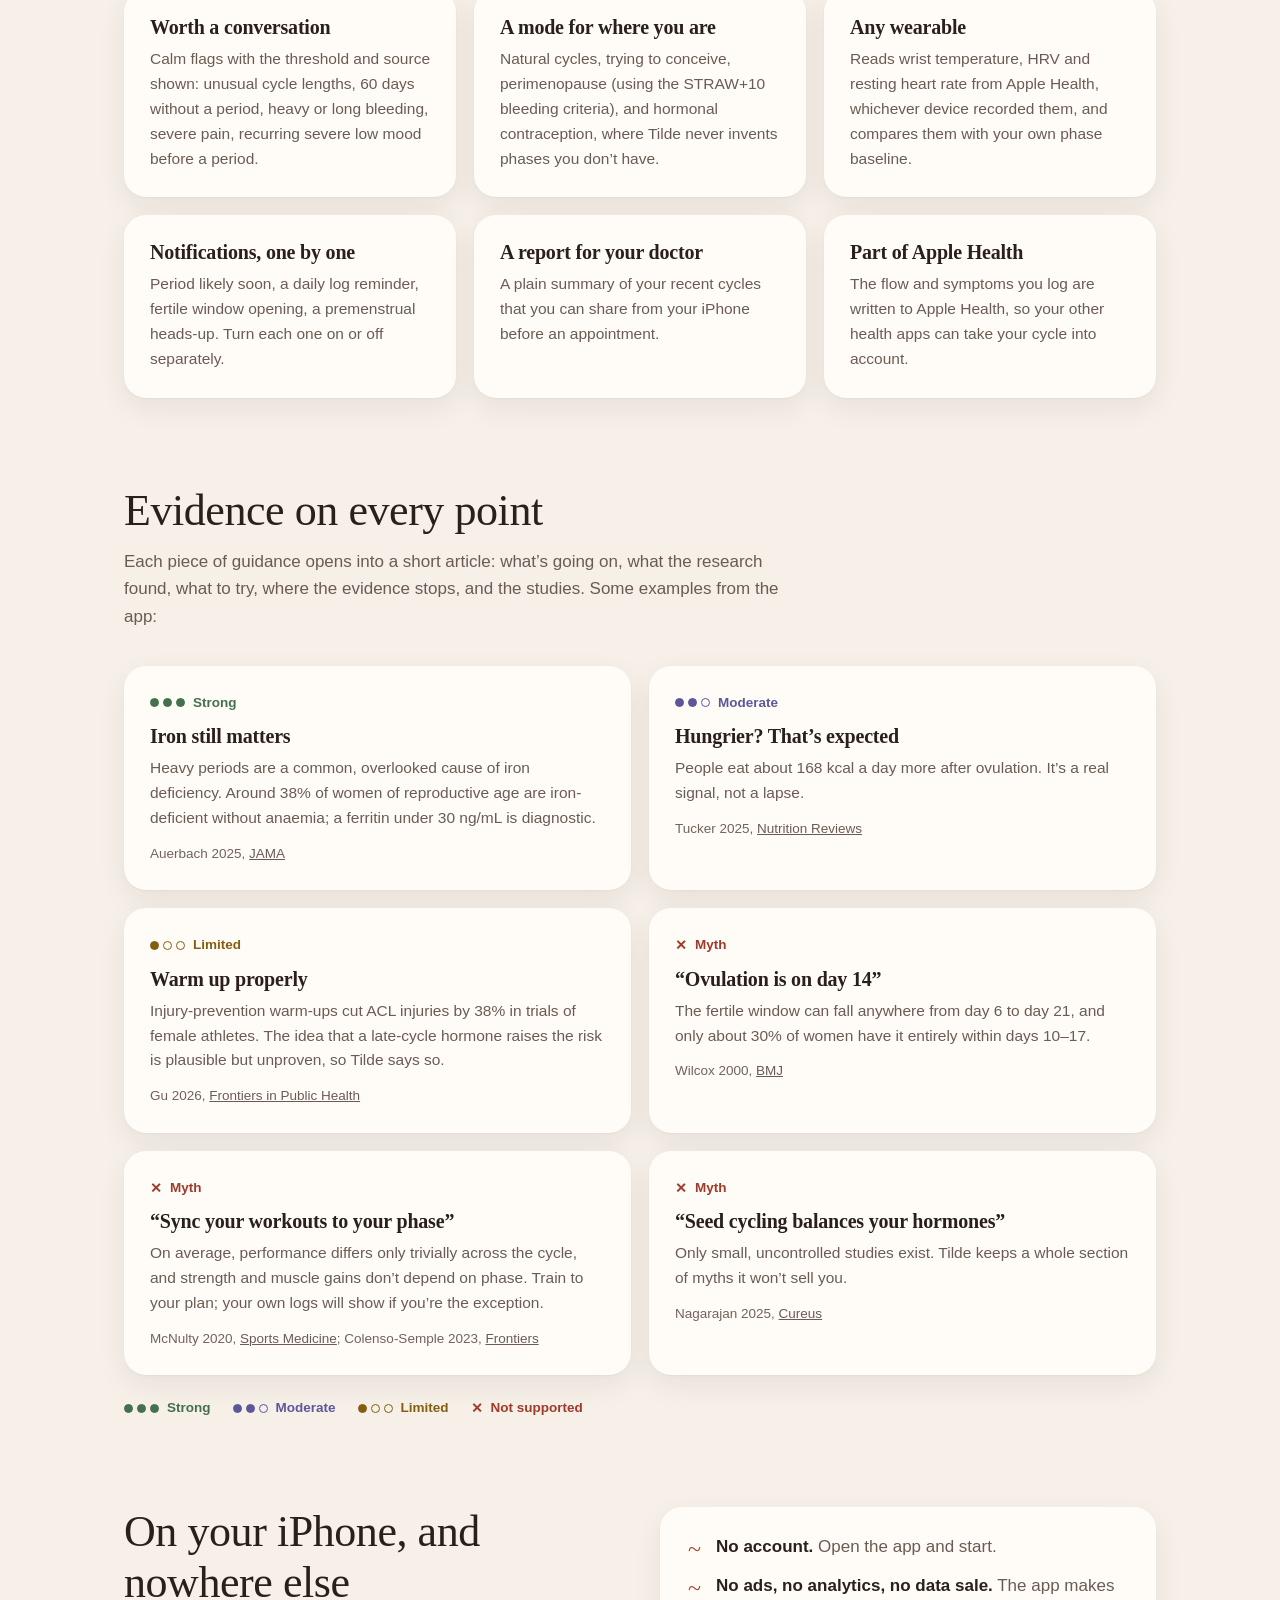
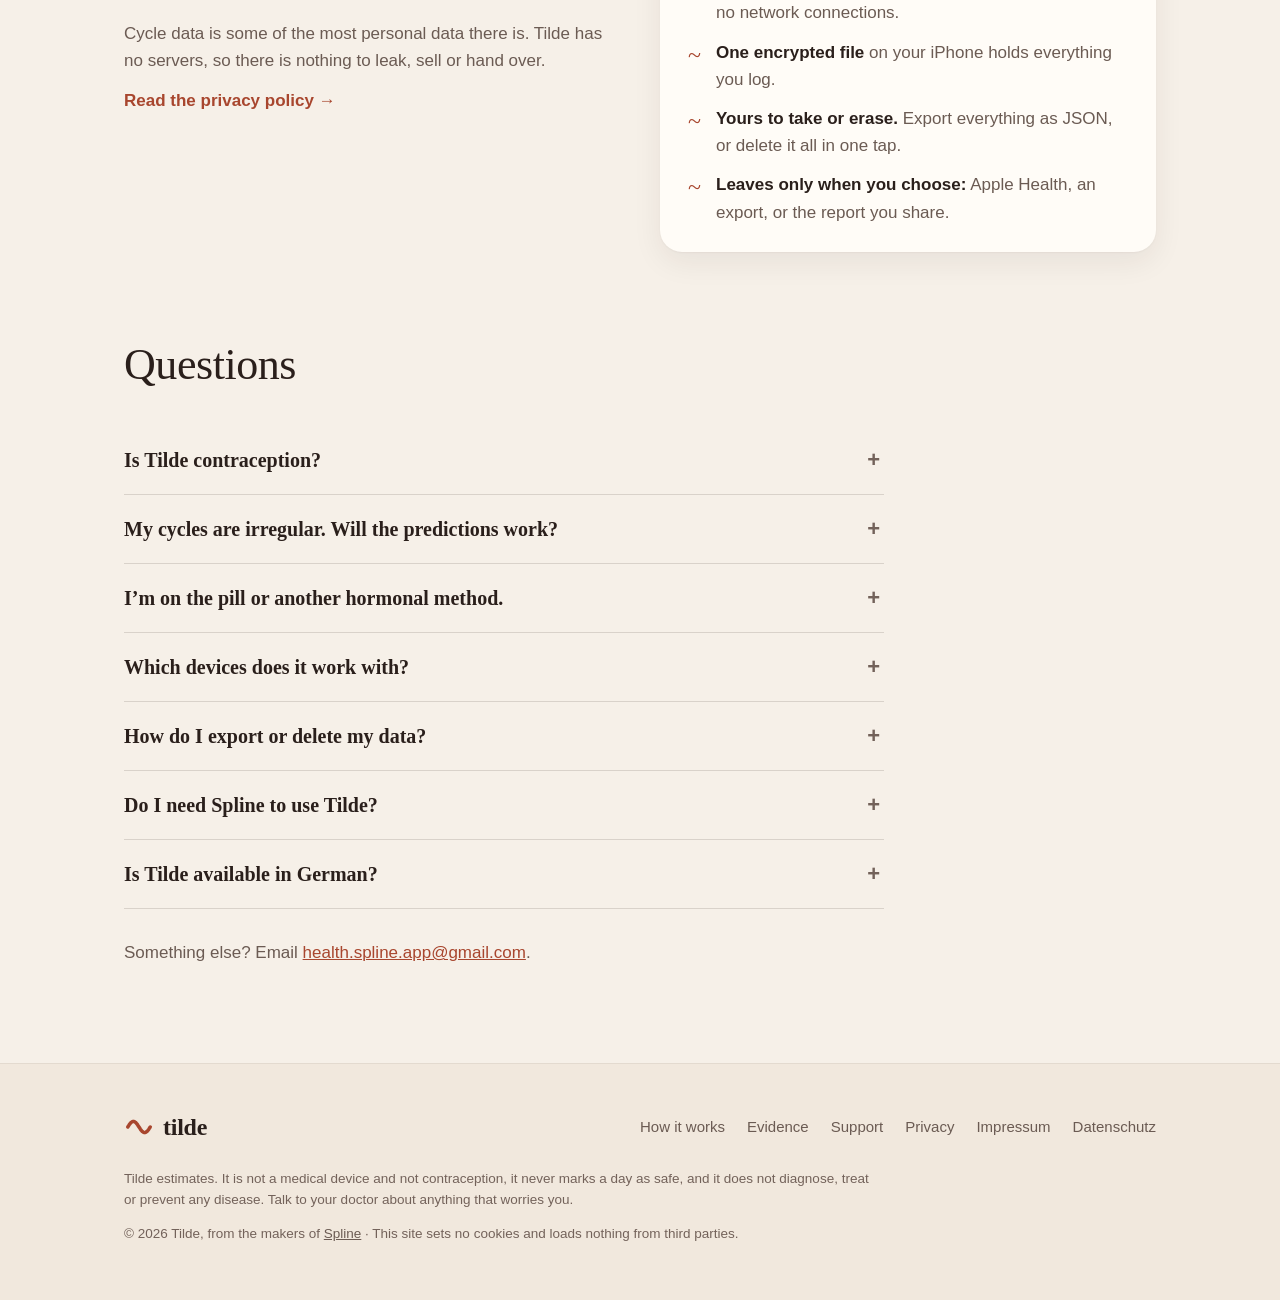
==== commit 325bdef5: "Add a Spline/Tilde switch to every page, with a tide between the two Tilde was only reachable from a" ====
--- a/tilde/index.html
+++ b/tilde/index.html
@@ -22,7 +22,7 @@
 <meta name="color-scheme" content="light dark">
 <link rel="icon" href="favicon.svg" type="image/svg+xml">
 <link rel="apple-touch-icon" href="assets/apple-touch-icon.png">
-<link rel="stylesheet" href="assets/tilde.css?v=20261016">
+<link rel="stylesheet" href="assets/tilde.css?v=20261016b">
 <!-- Structured data: Tilde is its own app, published by the same maker as Spline (the
      Organization node lives on the Spline home page). Every value here is also visible on
      the page; keep the two in step. Add "installUrl" once the App Store listing is live. -->
@@ -61,9 +61,10 @@
 <a class="skip" href="#main">Skip to content</a>
 <nav>
   <div class="wrap nav-inner">
-    <a class="logo" href="#top" aria-label="Tilde home"><svg viewBox="0 0 64 64" aria-hidden="true">
-        <path d="M8.0 32.0 L9.5 29.7 L11.0 27.4 L12.5 25.3 L14.0 23.5 L15.5 22.0 L17.0 20.9 L18.5 20.2 L20.0 20.0 L21.5 20.2 L23.0 20.9 L24.5 22.0 L26.0 23.5 L27.5 25.3 L29.0 27.4 L30.5 29.7 L32.0 32.0 L33.5 34.3 L35.0 36.6 L36.5 38.7 L38.0 40.5 L39.5 42.0 L41.0 43.1 L42.5 43.8 L44.0 44.0 L45.5 43.8 L47.0 43.1 L48.5 42.0 L50.0 40.5 L51.5 38.7 L53.0 36.6 L54.5 34.3 L56.0 32.0" fill="none" stroke-width="7.5" stroke-linecap="round" stroke-linejoin="round"/>
-      </svg><span>tilde</span></a>
+    <div class="app-switch" role="group" aria-label="Choose an app">
+      <a href="/#top" data-app="spline" title="Spline: health and training"><img src="/assets/icon-256.webp" alt="" width="26" height="26"><span>Spline</span></a>
+      <a href="/tilde/#top" data-app="tilde" aria-current="true"><img src="/tilde/assets/icon-256.webp" alt="" width="26" height="26"><span>tilde</span></a>
+    </div>
     <div class="nav-links">
       <a href="#how">How it works</a>
       <a href="#evidence">Evidence</a>
@@ -420,5 +421,6 @@
     </p>
   </div>
 </footer>
+<script src="/shared/app-switch.js?v=20261016" defer></script>
 </body>
 </html>
--- a/tilde/assets/tilde.css
+++ b/tilde/assets/tilde.css
@@ -111,6 +111,44 @@
 .nav-links a:hover { color: var(--text); }
 .nav-inner > .pill { margin-left: auto; }
 
+/* ---------- The app switch: Tilde and Spline share this domain ----------
+   A segmented control, the way the app shows a selection: the current app sits on a
+   lifted sheet. Each label is set in its own app's type. /shared/app-switch.js adds the
+   sliding thumb and the tide; without it the current app's pill is simply highlighted. */
+.app-switch {
+  position: relative; display: inline-flex; align-items: center; gap: 2px; flex: none;
+  padding: 3px; border-radius: 999px; background: var(--surface-2);
+}
+.app-switch a {
+  position: relative; z-index: 1; display: flex; align-items: center; gap: 8px;
+  padding: 4px 13px 4px 4px; border-radius: 999px; color: var(--text-dim);
+  text-decoration: none; transition: color 0.3s ease;
+}
+.app-switch img { width: 26px; height: 26px; border-radius: 7px; flex: none; transition: transform 0.35s cubic-bezier(0.22, 1, 0.36, 1); }
+.app-switch a > span { font-family: var(--serif); font-size: 20px; font-weight: 700; line-height: 1; }
+.app-switch a[data-app="spline"] > span { font-family: var(--sans); font-size: 15.5px; letter-spacing: -0.01em; }
+.app-switch a[aria-current] { color: var(--text); background: var(--surface); box-shadow: var(--lift); }
+.app-switch.has-thumb a[aria-current] { background: none; box-shadow: none; }
+.app-switch-thumb {
+  position: absolute; top: 3px; bottom: 3px; left: 0; border-radius: 999px;
+  background: var(--surface); box-shadow: var(--lift);
+  transition: transform 0.45s cubic-bezier(0.22, 1, 0.36, 1), width 0.45s cubic-bezier(0.22, 1, 0.36, 1);
+}
+.app-switch a:not([aria-current]):hover, .app-switch a.is-target { color: var(--text); }
+.app-switch.is-switching a[aria-current] { color: var(--text-dim); }
+.app-switch a:not([aria-current]):hover img { transform: rotate(-8deg) scale(1.08); }
+/* One wiggle of the other app's icon after load, so it reads as something to press. */
+.app-switch a:not([aria-current]) img { animation: switch-nudge 1s cubic-bezier(0.22, 1, 0.36, 1) 1.6s; }
+@keyframes switch-nudge {
+  20% { transform: rotate(-12deg) scale(1.14); }
+  40% { transform: rotate(9deg) scale(1.14); }
+  60% { transform: rotate(-5deg) scale(1.06); }
+  80% { transform: rotate(2deg); }
+}
+@media (prefers-reduced-motion: reduce) {
+  .app-switch img, .app-switch-thumb { animation: none; transition: none; }
+}
+
 /* Selected states in the app are ink-filled pills; the site's one call to action is too. */
 .pill {
   display: inline-flex; align-items: center; min-height: 38px; padding: 8px 18px;
@@ -238,6 +276,7 @@
 }
 @media (max-width: 720px) {
   nav .nav-links { display: none; }
+  .nav-inner { gap: 12px; }
   .wrap { padding: 0 16px; }
   .hero { padding-top: 44px; }
   .section { padding-top: 68px; }
@@ -250,3 +289,14 @@
   .tide-labels { font-size: 11px; }
   footer .nav-links { gap: 10px 18px; }
 }
+@media (max-width: 420px) {
+  .app-switch a { gap: 6px; padding: 3px 10px 3px 3px; }
+  .app-switch img { width: 24px; height: 24px; }
+  .app-switch a > span { font-size: 15px; }
+  .app-switch a[data-app="tilde"] > span { font-size: 17px; }
+  .nav-inner > .pill { padding: 8px 14px; font-size: 14px; }
+}
+@media (max-width: 370px) {
+  .app-switch a:not([aria-current]) { padding-right: 4px; }
+  .app-switch a:not([aria-current]) > span { display: none; }
+}
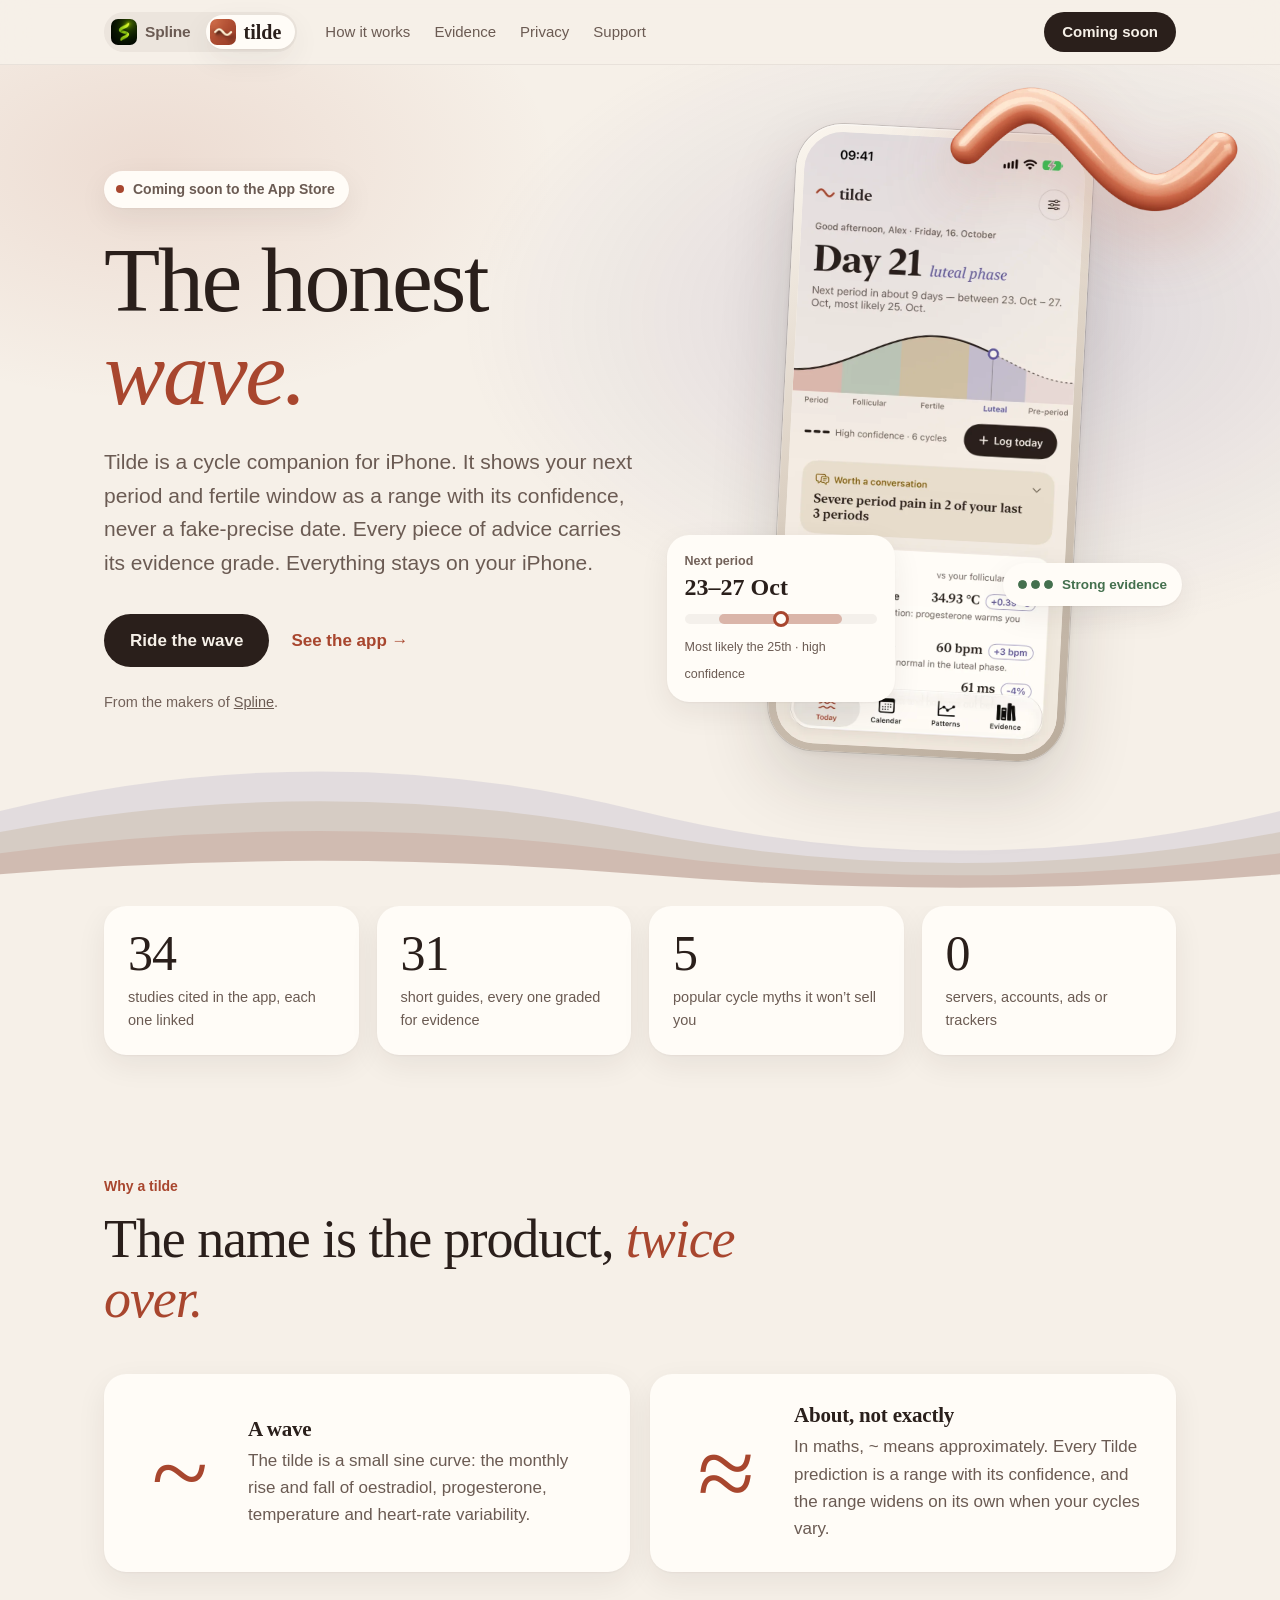
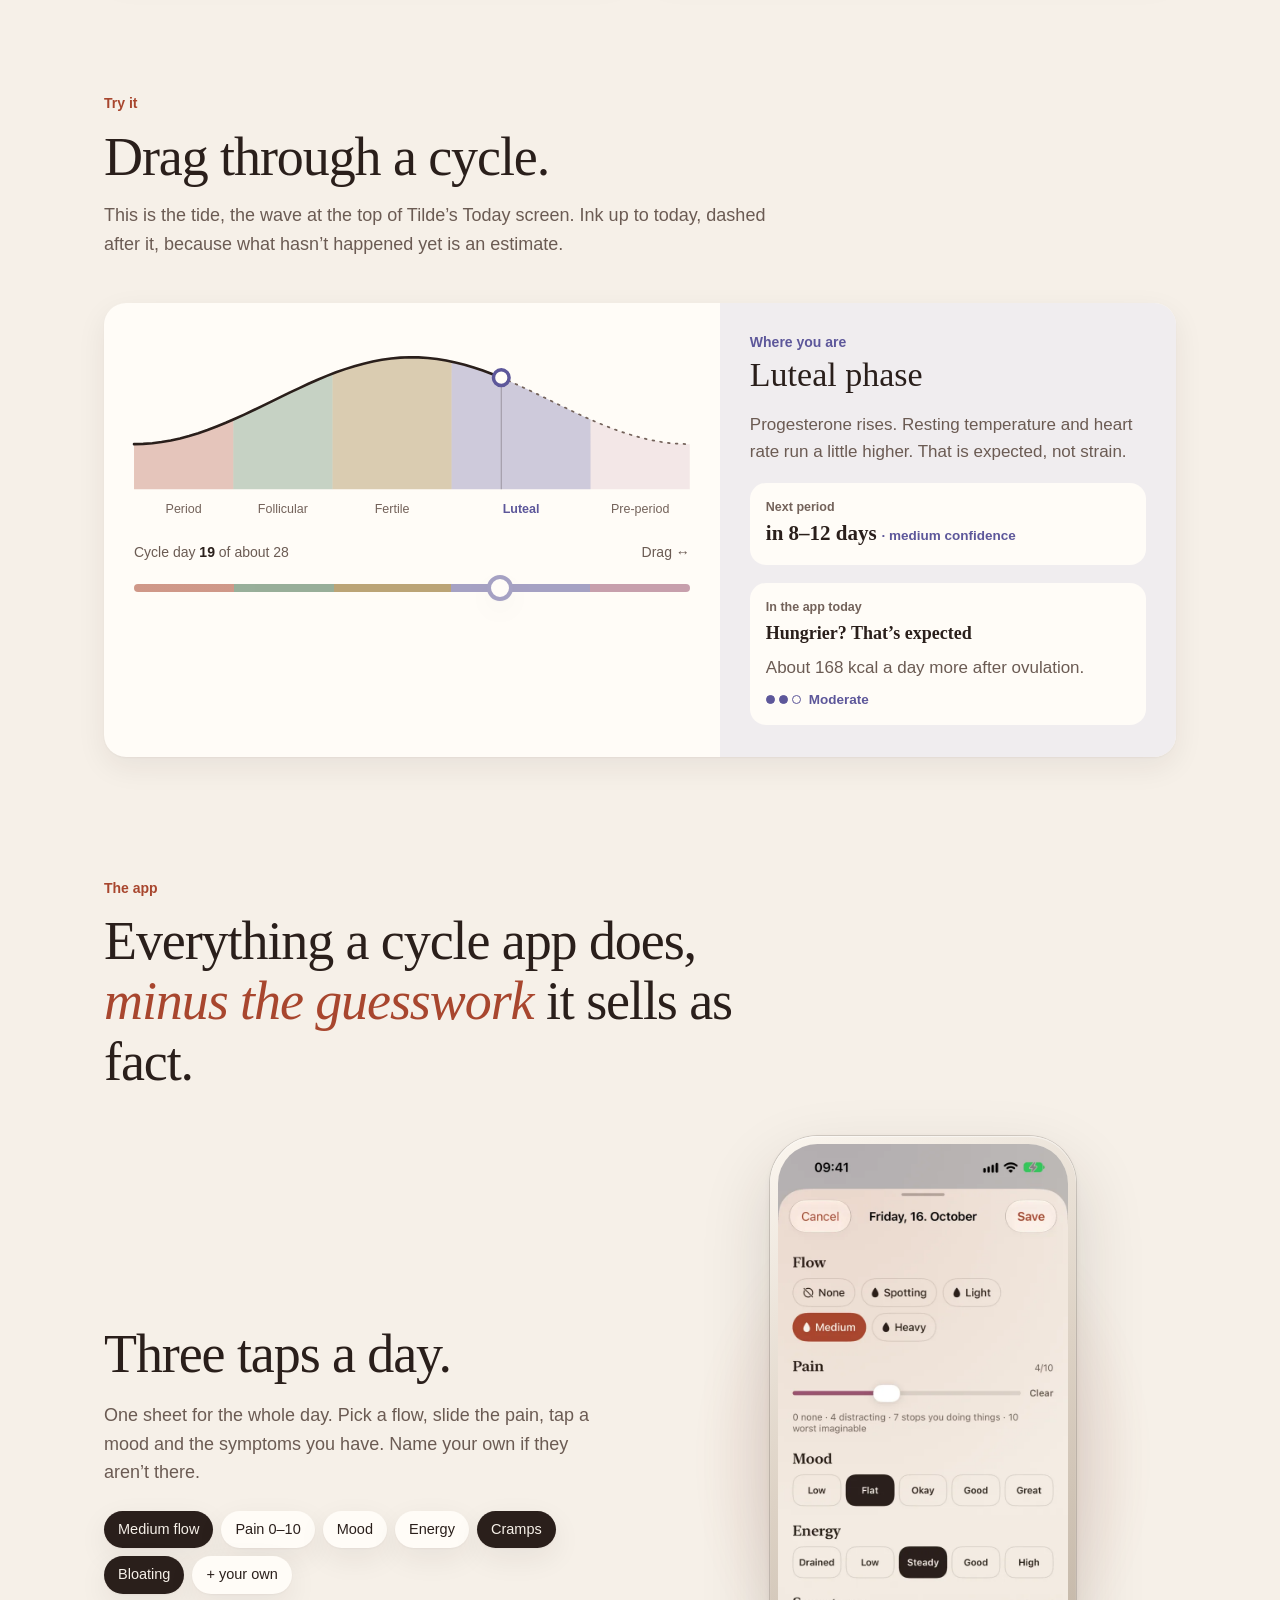
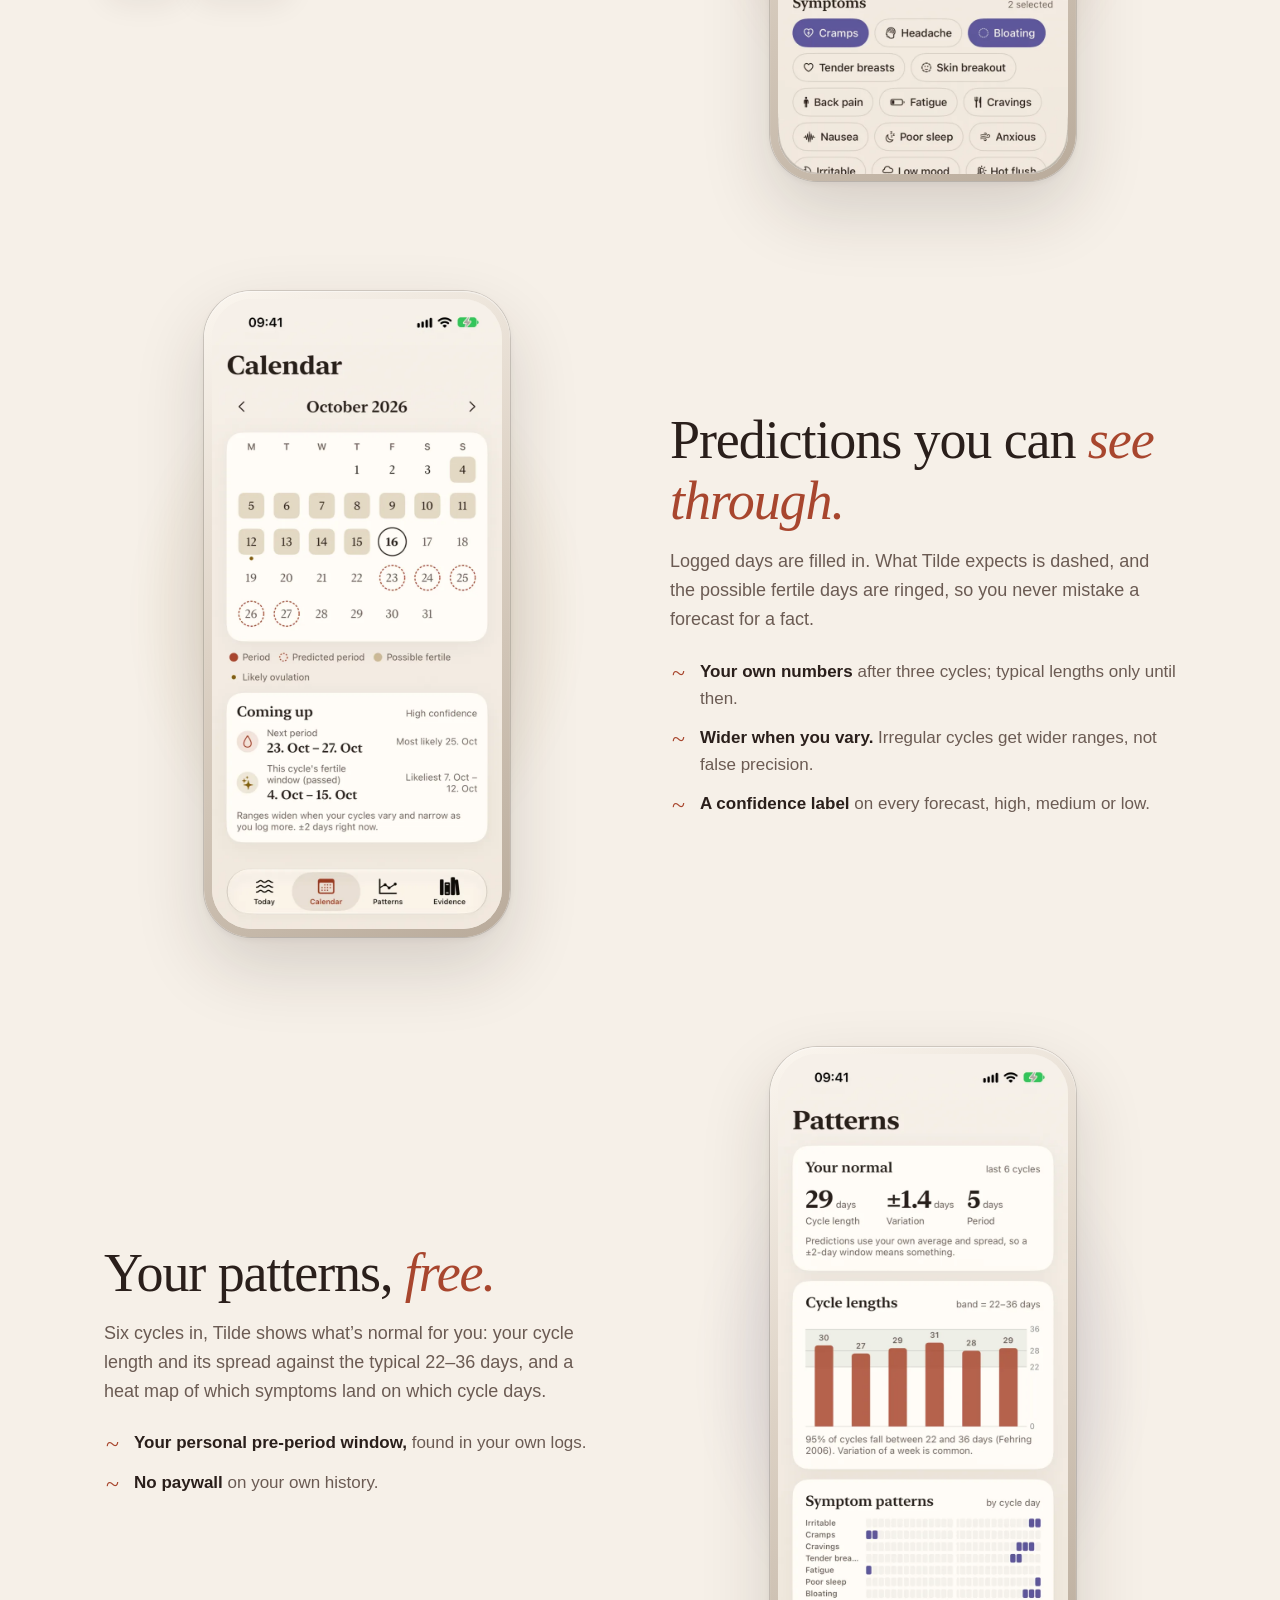
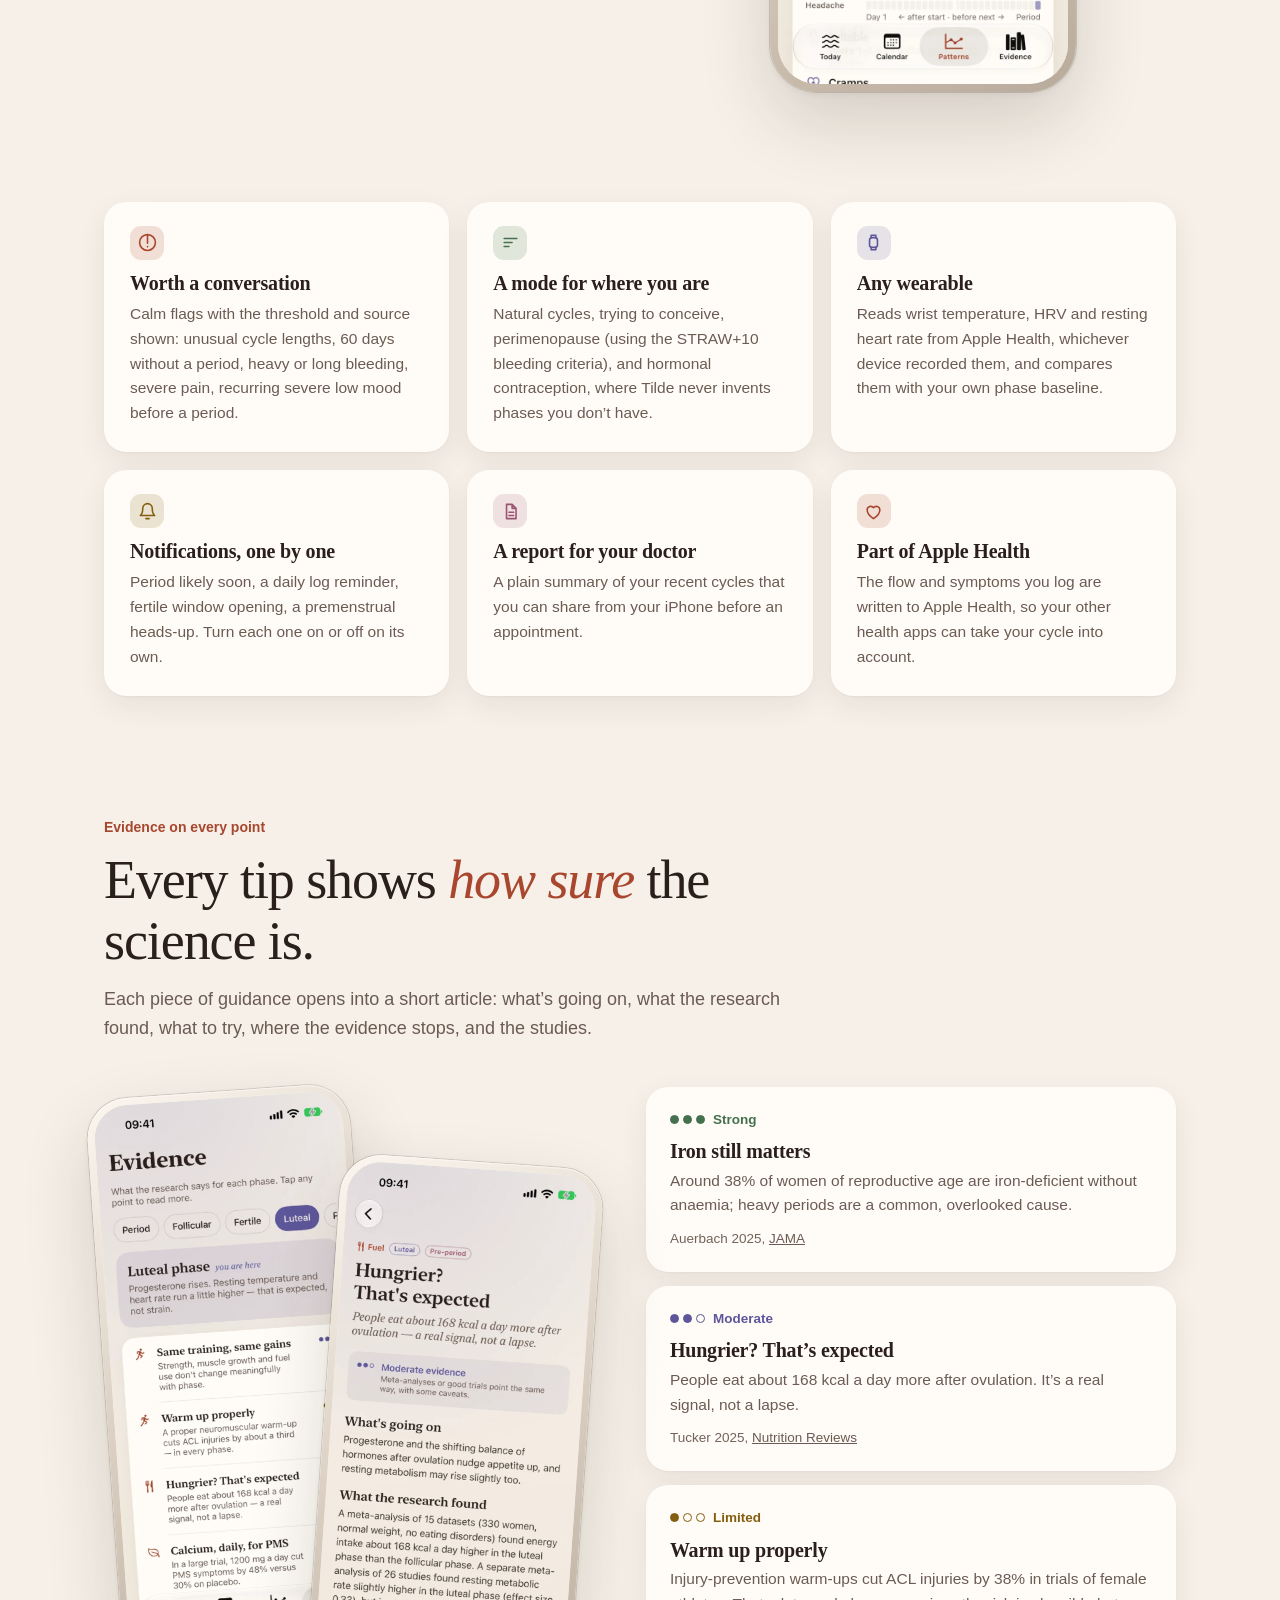
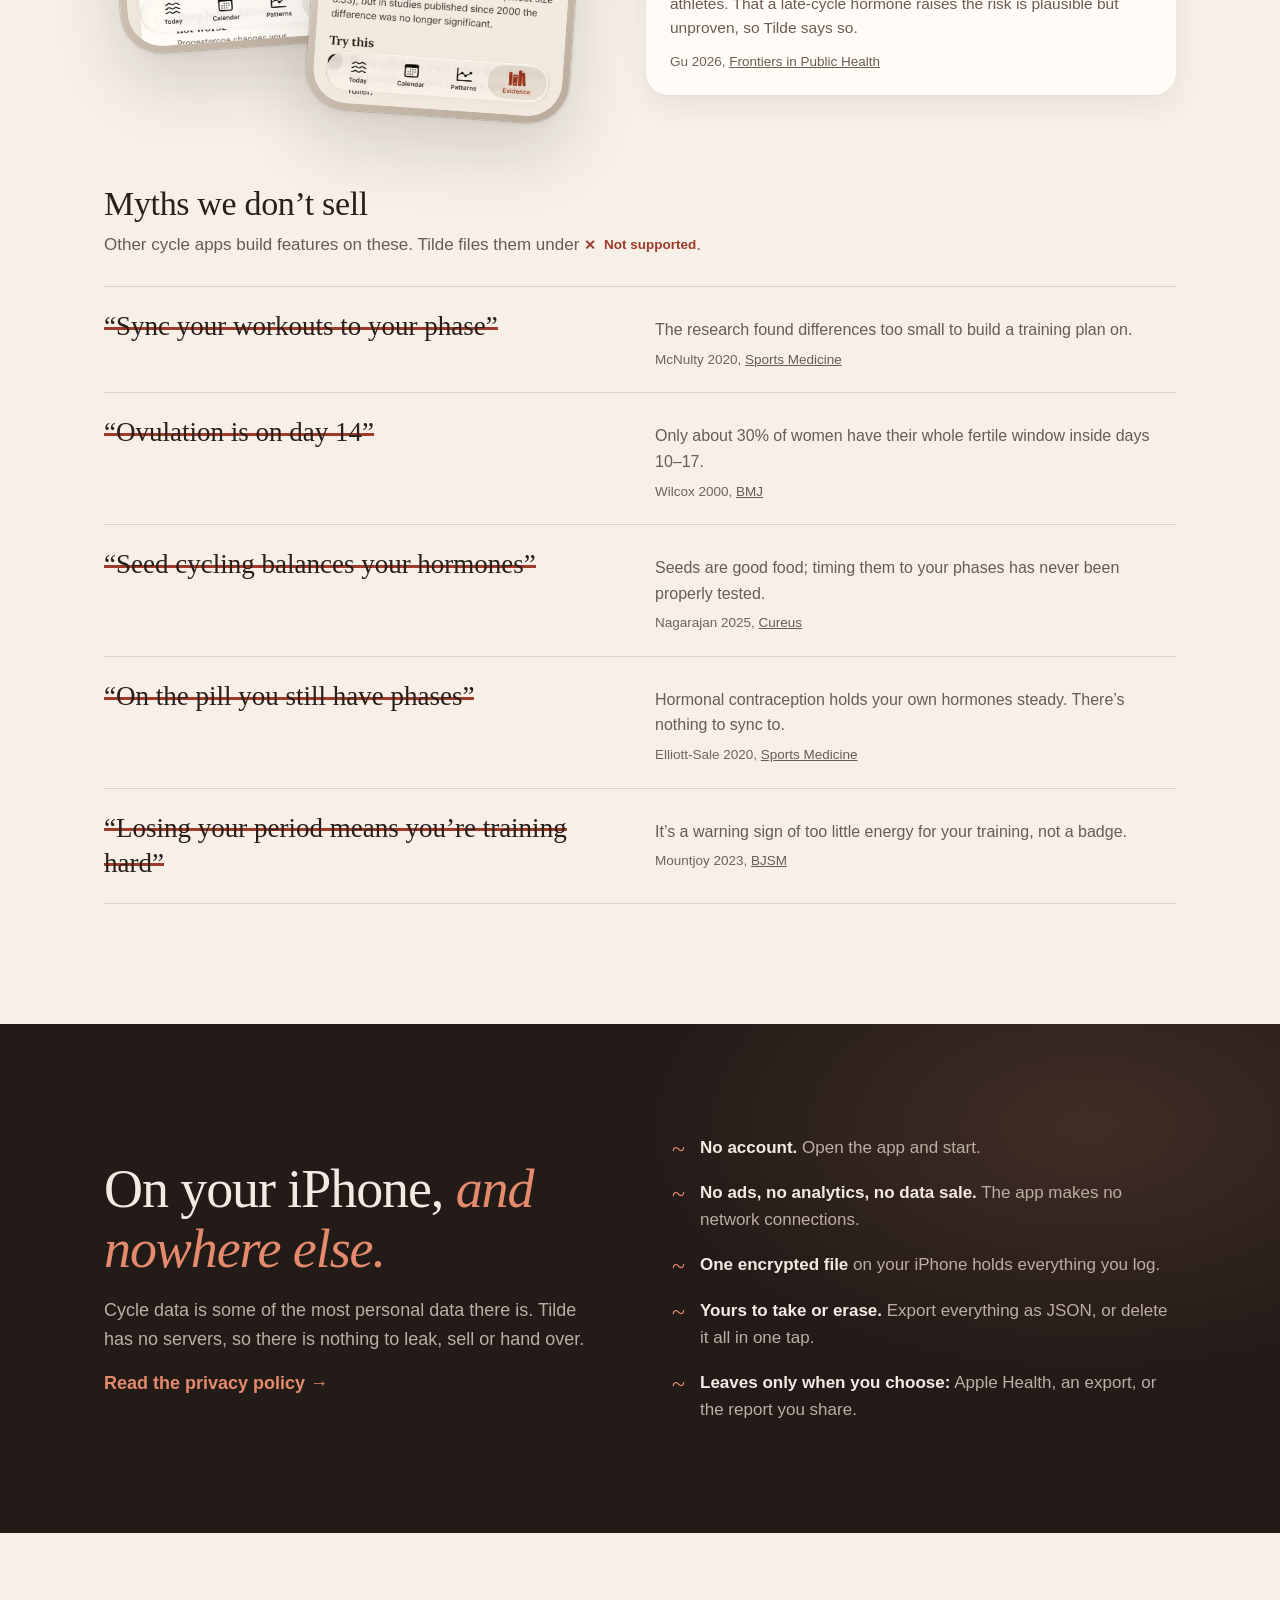
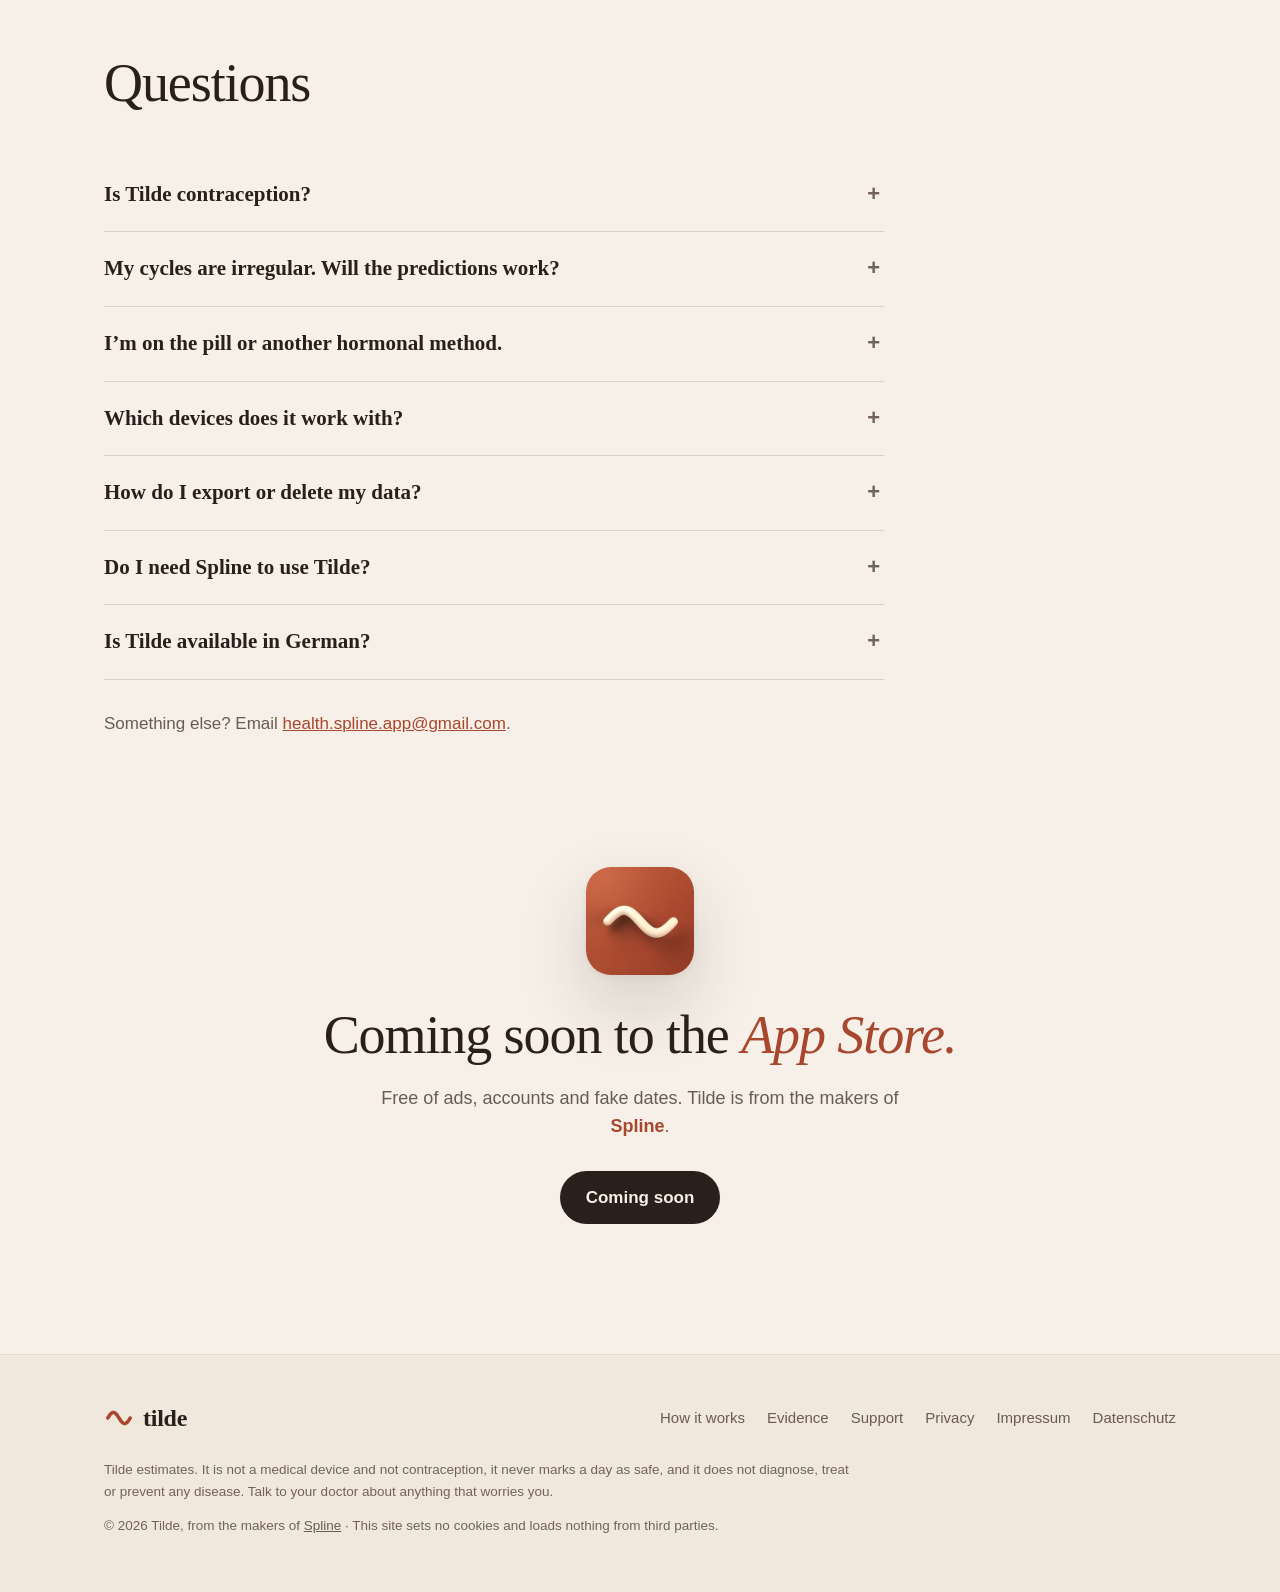
==== commit 060f7890: "Redesign the Tilde page around the real app, with motion and a cycle explorer The Tilde page was tex" ====
--- a/tilde/index.html
+++ b/tilde/index.html
@@ -22,7 +22,8 @@
 <meta name="color-scheme" content="light dark">
 <link rel="icon" href="favicon.svg" type="image/svg+xml">
 <link rel="apple-touch-icon" href="assets/apple-touch-icon.png">
-<link rel="stylesheet" href="assets/tilde.css?v=20261016b">
+<link rel="stylesheet" href="assets/tilde.css?v=20261016c">
+<script>document.documentElement.classList.add("js")</script>
 <!-- Structured data: Tilde is its own app, published by the same maker as Spline (the
      Organization node lives on the Spline home page). Every value here is also visible on
      the page; keep the two in step. Add "installUrl" once the App Store listing is live. -->
@@ -42,6 +43,11 @@
       "availableOnDevice": "iPhone",
       "inLanguage": "en",
       "image": "https://www.spline-health.com/tilde/assets/og.jpg",
+      "screenshot": [
+        "https://www.spline-health.com/tilde/assets/screens/today-light.webp",
+        "https://www.spline-health.com/tilde/assets/screens/log-light.webp",
+        "https://www.spline-health.com/tilde/assets/screens/insights-light.webp"
+      ],
       "publisher": { "@id": "https://www.spline-health.com/#organization" }
     },
     {
@@ -76,13 +82,11 @@
 </nav>
 
 <main id="main">
+<main id="main">
 <section class="hero" id="top">
   <div class="wrap hero-grid">
     <div>
-      <picture>
-        <source srcset="assets/icon-dark-256.webp" media="(prefers-color-scheme: dark)">
-        <img class="icon" src="assets/icon-256.webp" width="84" height="84" alt="The Tilde app icon: a cream tilde on warm clay">
-      </picture>
+      <span class="eyebrow"><i aria-hidden="true"></i> Coming soon to the App Store</span>
       <h1>The honest <em>wave.</em></h1>
       <p class="lede">
         Tilde is a cycle companion for iPhone. It shows your next period and fertile window
@@ -90,24 +94,89 @@
         carries its evidence grade. Everything stays on your iPhone.
       </p>
       <div class="hero-ctas">
-        <span class="pill large">Coming soon to the App Store</span>
-        <a class="text-link" href="#how">See how it works &rarr;</a>
+        <a class="pill large" href="#explore">Ride the wave</a>
+        <a class="text-link" href="#how">See the app &rarr;</a>
       </div>
       <p class="maker">From the makers of <a href="/">Spline</a>.</p>
     </div>
 
-    <figure class="sheet tide" aria-label="Example: cycle day 19, luteal phase. Next period in 8 to 12 days, medium confidence.">
-      <div class="tide-top">
+    <div class="hero-visual">
+      <div class="phone">
+        <div class="phone-screen">
+          <picture>
+            <source srcset="assets/screens/today-dark.webp" media="(prefers-color-scheme: dark)">
+            <img src="assets/screens/today-light.webp" width="700" height="1522" fetchpriority="high"
+                 alt="Tilde's Today screen: day 21, luteal phase. Next period in about 9 days, between 23 and 27 October, most likely the 25th. Below, the tide across the cycle, a flag worth a conversation about period pain, and body signals against the follicular baseline.">
+          </picture>
+        </div>
+      </div>
+      <picture>
+        <source srcset="assets/glyph-cream.webp" media="(prefers-color-scheme: dark)">
+        <img class="ceramic" src="assets/glyph-clay.webp" width="900" height="441" alt="" aria-hidden="true">
+      </picture>
+      <div class="sheet float-card" aria-hidden="true">
+        <small>Next period</small>
+        <b>23&ndash;27 Oct</b>
+        <div class="range-bar"><i></i><em></em></div>
+        <span>Most likely the 25th &middot; high confidence</span>
+      </div>
+      <div class="sheet grade-chip g-strong" aria-hidden="true">
+        <span class="meter"><i class="on"></i><i class="on"></i><i class="on"></i></span> Strong evidence
+      </div>
+    </div>
+  </div>
+  <div class="hero-tide" aria-hidden="true">
+    <svg viewBox="0 0 1440 120" preserveAspectRatio="none"><path d="M0 60 Q 180 10 360 60 T 720 60 T 1080 60 T 1440 60 V 120 H 0 Z"/></svg>
+    <svg viewBox="0 0 1440 120" preserveAspectRatio="none"><path d="M0 60 Q 180 10 360 60 T 720 60 T 1080 60 T 1440 60 V 120 H 0 Z"/></svg>
+    <svg viewBox="0 0 1440 120" preserveAspectRatio="none"><path d="M0 60 Q 180 10 360 60 T 720 60 T 1080 60 T 1440 60 V 120 H 0 Z"/></svg>
+    <svg viewBox="0 0 1440 120" preserveAspectRatio="none"><path d="M0 60 Q 180 10 360 60 T 720 60 T 1080 60 T 1440 60 V 120 H 0 Z"/></svg>
+  </div>
+</section>
+
+<section class="wrap" aria-label="Tilde in numbers">
+  <div class="stats">
+    <div class="sheet reveal"><b>34</b><span>studies cited in the app, each one linked</span></div>
+    <div class="sheet reveal"><b>31</b><span>short guides, every one graded for evidence</span></div>
+    <div class="sheet reveal"><b>5</b><span>popular cycle myths it won&rsquo;t sell you</span></div>
+    <div class="sheet reveal"><b>0</b><span>servers, accounts, ads or trackers</span></div>
+  </div>
+</section>
+
+<section class="section" id="name">
+  <div class="wrap">
+    <div class="section-head reveal">
+      <span class="kicker">Why a tilde</span>
+      <h2>The name is the product, <em>twice over.</em></h2>
+    </div>
+    <div class="name-band">
+      <div class="sheet reveal">
+        <div class="glyph" aria-hidden="true">~</div>
         <div>
-          <div class="tide-day">Day 19</div>
-          <div class="tide-phase">Luteal</div>
-        </div>
-        <div class="tide-next">
-          <b>Next period in 8&ndash;12 days</b>
-          <span>Medium confidence</span>
-        </div>
-      </div>
-      <svg viewBox="0 0 640 180" aria-hidden="true">
+          <h3>A wave</h3>
+          <p>The tilde is a small sine curve: the monthly rise and fall of oestradiol, progesterone, temperature and heart-rate variability.</p>
+        </div>
+      </div>
+      <div class="sheet reveal">
+        <div class="glyph" aria-hidden="true">&asymp;</div>
+        <div>
+          <h3>About, not exactly</h3>
+          <p>In maths, ~ means approximately. Every Tilde prediction is a range with its confidence, and the range widens on its own when your cycles vary.</p>
+        </div>
+      </div>
+    </div>
+  </div>
+</section>
+
+<section class="section" id="explore">
+  <div class="wrap">
+    <div class="section-head reveal">
+      <span class="kicker">Try it</span>
+      <h2>Drag through a cycle.</h2>
+      <p>This is the tide, the wave at the top of Tilde&rsquo;s Today screen. Ink up to today, dashed after it, because what hasn&rsquo;t happened yet is an estimate.</p>
+    </div>
+    <div class="sheet explorer reveal" data-explorer>
+      <div class="explorer-chart">
+        <svg viewBox="0 0 640 180" aria-hidden="true">
         <polygon class="w men" points="0.0,128.0 8.2,127.8 16.3,127.4 24.5,126.6 32.7,125.5 40.8,124.0 49.0,122.3 57.1,120.3 65.3,118.1 73.5,115.5 81.6,112.8 89.8,109.8 98.0,106.6 106.1,103.2 114.3,99.7 114.3,180.0 0.0,180.0"/>
         <polygon class="w fol" points="114.3,99.7 122.4,96.0 130.6,92.2 138.8,88.3 146.9,84.4 155.1,80.4 163.3,76.4 171.4,72.4 179.6,68.4 187.8,64.5 195.9,60.7 204.1,57.0 212.2,53.5 220.4,50.1 228.6,46.8 228.6,180.0 114.3,180.0"/>
         <polygon class="w fer" points="228.6,46.8 236.6,43.8 244.7,41.0 252.8,38.5 260.8,36.2 268.9,34.2 277.0,32.4 285.0,30.9 293.1,29.7 301.2,28.9 309.2,28.3 317.3,28.0 325.4,28.1 333.4,28.4 341.5,29.1 349.6,30.1 357.6,31.4 365.7,33.0 365.7,180.0 228.6,180.0"/>
@@ -117,44 +186,29 @@
         <polyline class="ahead" points="422.9,51.4 430.9,54.8 438.9,58.4 447.0,62.1 455.0,65.9 463.1,69.7 471.1,73.6 479.2,77.6 487.2,81.5 495.2,85.5 503.3,89.3 511.3,93.1 519.4,96.8 527.4,100.4 535.4,103.9 543.5,107.2 551.5,110.3 559.6,113.2 567.6,115.9 575.7,118.4 583.7,120.6 591.7,122.5 599.8,124.2 607.8,125.5 615.9,126.6 623.9,127.4 632.0,127.8 640.0,128.0"/>
         <line class="now-line" x1="422.9" y1="51.4" x2="422.9" y2="180"/>
         <circle class="now" cx="422.9" cy="51.4" r="9"/>
-      </svg>
-      <div class="tide-labels" aria-hidden="true">
-        <span style="flex: 5">Period</span>
-        <span style="flex: 5">Follicular</span>
-        <span style="flex: 6">Fertile</span>
-        <span style="flex: 7" class="is-now">Luteal</span>
-        <span style="flex: 5">Pre-period</span>
-      </div>
-      <figcaption class="tide-note">
-        The tide: one wave across your cycle. Ink up to today, dashed after it, because what
-        hasn&rsquo;t happened yet is an estimate.
-      </figcaption>
-    </figure>
-  </div>
-</section>
-
-<section class="section" id="name">
-  <div class="wrap">
-    <div class="section-head">
-      <h2>Why a tilde</h2>
-      <p>The name is the product, twice over.</p>
-    </div>
-    <div class="name-grid">
-      <div class="sheet">
-        <div class="glyph" aria-hidden="true">~</div>
-        <h3>A wave</h3>
-        <p>
-          The tilde is a small sine curve: the monthly rise and fall of oestradiol,
-          progesterone, temperature and heart-rate variability.
-        </p>
-      </div>
-      <div class="sheet">
-        <div class="glyph" aria-hidden="true">&asymp;</div>
-        <h3>About, not exactly</h3>
-        <p>
-          In maths, ~ means approximately. Every Tilde prediction is a range with its
-          confidence, and the range widens on its own when your cycles vary.
-        </p>
+        </svg>
+        <div class="tide-labels" aria-hidden="true">
+          <span style="flex: 5">Period</span>
+          <span style="flex: 5">Follicular</span>
+          <span style="flex: 6">Fertile</span>
+          <span style="flex: 7" class="is-now">Luteal</span>
+          <span style="flex: 5">Pre-period</span>
+        </div>
+        <div class="scrub">
+          <label for="cycle-day"><span>Cycle day <b data-out="day">19</b> of about 28</span><span>Drag &harr;</span></label>
+          <input id="cycle-day" type="range" min="1" max="28" step="1" value="19" aria-valuetext="Day 19, Luteal phase">
+        </div>
+      </div>
+      <div class="explorer-panel" aria-live="polite">
+        <div class="phase-name"><small>Where you are</small><span data-out="phase">Luteal phase</span></div>
+        <p data-out="summary">Progesterone rises. Resting temperature and heart rate run a little higher. That is expected, not strain.</p>
+        <div class="next"><small>Next period</small><b data-out="next">in 8&ndash;12 days</b> <span class="grade g-moderate" style="display:inline-flex">&middot; medium confidence</span></div>
+        <div class="tip">
+          <small>In the app today</small>
+          <b data-out="tip">Hungrier? That&rsquo;s expected</b>
+          <p data-out="tip-note">About 168 kcal a day more after ovulation.</p>
+          <div class="grade g-moderate" data-out="grade" style="margin-top:8px"><span class="meter"><i class="on"></i><i class="on"></i><i></i></span> Moderate</div>
+        </div>
       </div>
     </div>
   </div>
@@ -162,73 +216,97 @@
 
 <section class="section" id="how">
   <div class="wrap">
-    <div class="section-head">
-      <h2>How it works</h2>
-      <p>Everything other cycle apps do, minus the guesswork they present as fact.</p>
-    </div>
-    <div class="features">
-      <div class="sheet">
-        <h3>Ranges, not dates</h3>
-        <p>
-          Your period and fertile window come as ranges with a confidence label. The fertile
-          window is drawn as a probability band, not a block of &ldquo;red days&rdquo;.
-        </p>
-      </div>
-      <div class="sheet">
-        <h3>Three taps a day</h3>
-        <p>
-          One sheet for flow, pain from 0 to 10, mood, energy and symptoms, plus symptoms you
-          name yourself.
-        </p>
-      </div>
-      <div class="sheet">
-        <h3>Your patterns, free</h3>
-        <p>
-          Cycle lengths against the typical 22&ndash;36-day band, a symptom heat map by cycle
-          day, and your own premenstrual window.
-        </p>
-      </div>
-      <div class="sheet">
+    <div class="section-head reveal">
+      <span class="kicker">The app</span>
+      <h2>Everything a cycle app does, <em>minus the guesswork</em> it sells as fact.</h2>
+    </div>
+    <div class="tour">
+      <div class="tour-row">
+        <div class="tour-copy reveal">
+          <h2>Three taps a day.</h2>
+          <p>One sheet for the whole day. Pick a flow, slide the pain, tap a mood and the symptoms you have. Name your own if they aren&rsquo;t there.</p>
+          <ul class="chips" aria-label="What you can log">
+            <li class="on">Medium flow</li><li>Pain 0&ndash;10</li><li>Mood</li><li>Energy</li>
+            <li class="on">Cramps</li><li class="on">Bloating</li><li>+ your own</li>
+          </ul>
+        </div>
+        <div class="tour-media reveal" style="--tint: var(--menstrual)">
+          <div class="phone"><div class="phone-screen"><picture>
+            <source srcset="assets/screens/log-dark.webp" media="(prefers-color-scheme: dark)">
+            <img src="assets/screens/log-light.webp" width="700" height="1522" loading="lazy" decoding="async"
+                 alt="Tilde's log sheet for Friday 16 October: medium flow, pain 4 out of 10, mood flat, energy steady, and cramps and bloating selected among the symptoms.">
+          </picture></div></div>
+        </div>
+      </div>
+
+      <div class="tour-row flip">
+        <div class="tour-copy reveal">
+          <h2>Predictions you can <em>see through.</em></h2>
+          <p>Logged days are filled in. What Tilde expects is dashed, and the possible fertile days are ringed, so you never mistake a forecast for a fact.</p>
+          <ul class="ticks">
+            <li><b>Your own numbers</b> after three cycles; typical lengths only until then.</li>
+            <li><b>Wider when you vary.</b> Irregular cycles get wider ranges, not false precision.</li>
+            <li><b>A confidence label</b> on every forecast, high, medium or low.</li>
+          </ul>
+        </div>
+        <div class="tour-media reveal" style="--tint: var(--fertile)">
+          <div class="phone"><div class="phone-screen"><picture>
+            <source srcset="assets/screens/calendar-dark.webp" media="(prefers-color-scheme: dark)">
+            <img src="assets/screens/calendar-light.webp" width="700" height="1522" loading="lazy" decoding="async"
+                 alt="Tilde's calendar for October 2026: logged period days filled in, the predicted period from 23 to 27 October dashed, and below it what's coming up, with high confidence.">
+          </picture></div></div>
+        </div>
+      </div>
+
+      <div class="tour-row">
+        <div class="tour-copy reveal">
+          <h2>Your patterns, <em>free.</em></h2>
+          <p>Six cycles in, Tilde shows what&rsquo;s normal for you: your cycle length and its spread against the typical 22&ndash;36 days, and a heat map of which symptoms land on which cycle days.</p>
+          <ul class="ticks">
+            <li><b>Your personal pre-period window,</b> found in your own logs.</li>
+            <li><b>No paywall</b> on your own history.</li>
+          </ul>
+        </div>
+        <div class="tour-media reveal" style="--tint: var(--luteal)">
+          <div class="phone"><div class="phone-screen"><picture>
+            <source srcset="assets/screens/insights-dark.webp" media="(prefers-color-scheme: dark)">
+            <img src="assets/screens/insights-light.webp" width="700" height="1522" loading="lazy" decoding="async"
+                 alt="Tilde's Patterns screen: your normal is 29 days plus or minus 1.4, with 5-day periods; a bar chart of the last six cycle lengths inside the 22 to 36 day band; and a symptom heat map by cycle day.">
+          </picture></div></div>
+        </div>
+      </div>
+    </div>
+
+    <div class="more" style="margin-top: 110px">
+      <div class="sheet reveal" style="--tint: var(--menstrual)">
+        <span class="ic"><svg viewBox="0 0 24 24"><path d="M12 3v10M12 17v.5"/><circle cx="12" cy="12" r="10"/></svg></span>
         <h3>Worth a conversation</h3>
-        <p>
-          Calm flags with the threshold and source shown: unusual cycle lengths, 60 days without
-          a period, heavy or long bleeding, severe pain, recurring severe low mood before a period.
-        </p>
-      </div>
-      <div class="sheet">
+        <p>Calm flags with the threshold and source shown: unusual cycle lengths, 60 days without a period, heavy or long bleeding, severe pain, recurring severe low mood before a period.</p>
+      </div>
+      <div class="sheet reveal" style="--tint: var(--follicular)">
+        <span class="ic"><svg viewBox="0 0 24 24"><path d="M4 7h16M4 12h10M4 17h6"/></svg></span>
         <h3>A mode for where you are</h3>
-        <p>
-          Natural cycles, trying to conceive, perimenopause (using the STRAW+10 bleeding
-          criteria), and hormonal contraception, where Tilde never invents phases you don&rsquo;t have.
-        </p>
-      </div>
-      <div class="sheet">
+        <p>Natural cycles, trying to conceive, perimenopause (using the STRAW+10 bleeding criteria), and hormonal contraception, where Tilde never invents phases you don&rsquo;t have.</p>
+      </div>
+      <div class="sheet reveal" style="--tint: var(--luteal)">
+        <span class="ic"><svg viewBox="0 0 24 24"><rect x="7" y="6" width="10" height="12" rx="3"/><path d="M9 6V3h6v3M9 18v3h6v-3"/></svg></span>
         <h3>Any wearable</h3>
-        <p>
-          Reads wrist temperature, HRV and resting heart rate from Apple Health, whichever
-          device recorded them, and compares them with your own phase baseline.
-        </p>
-      </div>
-      <div class="sheet">
+        <p>Reads wrist temperature, HRV and resting heart rate from Apple Health, whichever device recorded them, and compares them with your own phase baseline.</p>
+      </div>
+      <div class="sheet reveal" style="--tint: var(--fertile)">
+        <span class="ic"><svg viewBox="0 0 24 24"><path d="M6 8a6 6 0 1 1 12 0c0 7 3 9 3 9H3s3-2 3-9M10 21h4"/></svg></span>
         <h3>Notifications, one by one</h3>
-        <p>
-          Period likely soon, a daily log reminder, fertile window opening, a premenstrual
-          heads-up. Turn each one on or off separately.
-        </p>
-      </div>
-      <div class="sheet">
+        <p>Period likely soon, a daily log reminder, fertile window opening, a premenstrual heads-up. Turn each one on or off on its own.</p>
+      </div>
+      <div class="sheet reveal" style="--tint: var(--premenstrual)">
+        <span class="ic"><svg viewBox="0 0 24 24"><path d="M7 3h7l5 5v13H7zM14 3v5h5M10 13h6M10 17h6"/></svg></span>
         <h3>A report for your doctor</h3>
-        <p>
-          A plain summary of your recent cycles that you can share from your iPhone before an
-          appointment.
-        </p>
-      </div>
-      <div class="sheet">
+        <p>A plain summary of your recent cycles that you can share from your iPhone before an appointment.</p>
+      </div>
+      <div class="sheet reveal" style="--tint: var(--menstrual)">
+        <span class="ic"><svg viewBox="0 0 24 24"><path d="M12 21s-8-5.2-8-11a4.5 4.5 0 0 1 8-2.8A4.5 4.5 0 0 1 20 10c0 5.8-8 11-8 11z"/></svg></span>
         <h3>Part of Apple Health</h3>
-        <p>
-          The flow and symptoms you log are written to Apple Health, so your other health apps
-          can take your cycle into account.
-        </p>
+        <p>The flow and symptoms you log are written to Apple Health, so your other health apps can take your cycle into account.</p>
       </div>
     </div>
   </div>
@@ -236,92 +314,68 @@
 
 <section class="section" id="evidence">
   <div class="wrap">
-    <div class="section-head">
-      <h2>Evidence on every point</h2>
-      <p>
-        Each piece of guidance opens into a short article: what&rsquo;s going on, what the
-        research found, what to try, where the evidence stops, and the studies. Some examples
-        from the app:
-      </p>
-    </div>
-    <div class="claims">
-      <article class="sheet">
-        <div class="grade g-strong"><span class="meter"><i class="on"></i><i class="on"></i><i class="on"></i></span> Strong</div>
-        <h3>Iron still matters</h3>
-        <p>
-          Heavy periods are a common, overlooked cause of iron deficiency. Around 38% of women of
-          reproductive age are iron-deficient without anaemia; a ferritin under 30&nbsp;ng/mL is diagnostic.
-        </p>
-        <cite>Auerbach 2025, <a href="https://doi.org/10.1001/jama.2025.0452">JAMA</a></cite>
-      </article>
-      <article class="sheet">
-        <div class="grade g-moderate"><span class="meter"><i class="on"></i><i class="on"></i><i></i></span> Moderate</div>
-        <h3>Hungrier? That&rsquo;s expected</h3>
-        <p>
-          People eat about 168&nbsp;kcal a day more after ovulation. It&rsquo;s a real signal,
-          not a lapse.
-        </p>
-        <cite>Tucker 2025, <a href="https://doi.org/10.1093/nutrit/nuae093">Nutrition Reviews</a></cite>
-      </article>
-      <article class="sheet">
-        <div class="grade g-limited"><span class="meter"><i class="on"></i><i></i><i></i></span> Limited</div>
-        <h3>Warm up properly</h3>
-        <p>
-          Injury-prevention warm-ups cut ACL injuries by 38% in trials of female athletes. The
-          idea that a late-cycle hormone raises the risk is plausible but unproven, so Tilde
-          says so.
-        </p>
-        <cite>Gu 2026, <a href="https://doi.org/10.3389/fpubh.2026.1950998">Frontiers in Public Health</a></cite>
-      </article>
-      <article class="sheet">
-        <div class="grade g-myth"><span class="myth-x" aria-hidden="true">&#x2715;</span> Myth</div>
-        <h3>&ldquo;Ovulation is on day 14&rdquo;</h3>
-        <p>
-          The fertile window can fall anywhere from day 6 to day 21, and only about 30% of
-          women have it entirely within days 10&ndash;17.
-        </p>
-        <cite>Wilcox 2000, <a href="https://doi.org/10.1136/bmj.321.7271.1259">BMJ</a></cite>
-      </article>
-      <article class="sheet">
-        <div class="grade g-myth"><span class="myth-x" aria-hidden="true">&#x2715;</span> Myth</div>
-        <h3>&ldquo;Sync your workouts to your phase&rdquo;</h3>
-        <p>
-          On average, performance differs only trivially across the cycle, and strength and
-          muscle gains don&rsquo;t depend on phase. Train to your plan; your own logs will show
-          if you&rsquo;re the exception.
-        </p>
-        <cite>McNulty 2020, <a href="https://doi.org/10.1007/s40279-020-01319-3">Sports Medicine</a>; Colenso-Semple 2023, <a href="https://doi.org/10.3389/fspor.2023.1054542">Frontiers</a></cite>
-      </article>
-      <article class="sheet">
-        <div class="grade g-myth"><span class="myth-x" aria-hidden="true">&#x2715;</span> Myth</div>
-        <h3>&ldquo;Seed cycling balances your hormones&rdquo;</h3>
-        <p>
-          Only small, uncontrolled studies exist. Tilde keeps a whole section of myths it
-          won&rsquo;t sell you.
-        </p>
-        <cite>Nagarajan 2025, <a href="https://doi.org/10.7759/cureus.90997">Cureus</a></cite>
-      </article>
-    </div>
-    <div class="legend" aria-label="Evidence grades">
-      <span class="grade g-strong"><span class="meter"><i class="on"></i><i class="on"></i><i class="on"></i></span> Strong</span>
-      <span class="grade g-moderate"><span class="meter"><i class="on"></i><i class="on"></i><i></i></span> Moderate</span>
-      <span class="grade g-limited"><span class="meter"><i class="on"></i><i></i><i></i></span> Limited</span>
-      <span class="grade g-myth"><span class="myth-x" aria-hidden="true">&#x2715;</span> Not supported</span>
-    </div>
-  </div>
-</section>
-
-<section class="section" id="privacy">
-  <div class="wrap privacy">
-    <div class="section-head">
-      <h2>On your iPhone, and nowhere else</h2>
-      <p>
-        Cycle data is some of the most personal data there is. Tilde has no servers, so there
-        is nothing to leak, sell or hand over.
-      </p>
+    <div class="section-head reveal">
+      <span class="kicker">Evidence on every point</span>
+      <h2>Every tip shows <em>how sure</em> the science is.</h2>
+      <p>Each piece of guidance opens into a short article: what&rsquo;s going on, what the research found, what to try, where the evidence stops, and the studies.</p>
+    </div>
+    <div class="evidence-grid">
+      <div class="phone-pair reveal">
+        <div class="phone"><div class="phone-screen"><picture>
+          <source srcset="assets/screens/learn-dark.webp" media="(prefers-color-scheme: dark)">
+          <img src="assets/screens/learn-light.webp" width="700" height="1522" loading="lazy" decoding="async"
+               alt="Tilde's Evidence tab on the luteal phase: guides such as Same training, same gains and Hungrier? That's expected, each with its three-dot evidence grade.">
+        </picture></div></div>
+        <div class="phone"><div class="phone-screen"><picture>
+          <source srcset="assets/screens/article-dark.webp" media="(prefers-color-scheme: dark)">
+          <img src="assets/screens/article-light.webp" width="700" height="1522" loading="lazy" decoding="async"
+               alt="A Tilde article, Hungrier? That's expected, graded moderate evidence, explaining what's going on and what the research found.">
+        </picture></div></div>
+      </div>
+      <div class="claims">
+        <article class="sheet reveal">
+          <div class="grade g-strong"><span class="meter"><i class="on"></i><i class="on"></i><i class="on"></i></span> Strong</div>
+          <h3>Iron still matters</h3>
+          <p>Around 38% of women of reproductive age are iron-deficient without anaemia; heavy periods are a common, overlooked cause.</p>
+          <cite>Auerbach 2025, <a href="https://doi.org/10.1001/jama.2025.0452">JAMA</a></cite>
+        </article>
+        <article class="sheet reveal">
+          <div class="grade g-moderate"><span class="meter"><i class="on"></i><i class="on"></i><i></i></span> Moderate</div>
+          <h3>Hungrier? That&rsquo;s expected</h3>
+          <p>People eat about 168&nbsp;kcal a day more after ovulation. It&rsquo;s a real signal, not a lapse.</p>
+          <cite>Tucker 2025, <a href="https://doi.org/10.1093/nutrit/nuae093">Nutrition Reviews</a></cite>
+        </article>
+        <article class="sheet reveal">
+          <div class="grade g-limited"><span class="meter"><i class="on"></i><i></i><i></i></span> Limited</div>
+          <h3>Warm up properly</h3>
+          <p>Injury-prevention warm-ups cut ACL injuries by 38% in trials of female athletes. That a late-cycle hormone raises the risk is plausible but unproven, so Tilde says so.</p>
+          <cite>Gu 2026, <a href="https://doi.org/10.3389/fpubh.2026.1950998">Frontiers in Public Health</a></cite>
+        </article>
+      </div>
+    </div>
+
+    <div class="myths">
+      <h3 class="reveal">Myths we don&rsquo;t sell</h3>
+      <p class="reveal">Other cycle apps build features on these. Tilde files them under <span class="grade g-myth" style="display:inline-flex"><span class="myth-x" aria-hidden="true">&#x2715;</span> Not supported</span>.</p>
+      <ul class="myth-list">
+        <li class="reveal"><span class="claim"><s>&ldquo;Sync your workouts to your phase&rdquo;</s></span><p>The research found differences too small to build a training plan on.<cite>McNulty 2020, <a href="https://doi.org/10.1007/s40279-020-01319-3">Sports Medicine</a></cite></p></li>
+        <li class="reveal"><span class="claim"><s>&ldquo;Ovulation is on day 14&rdquo;</s></span><p>Only about 30% of women have their whole fertile window inside days 10&ndash;17.<cite>Wilcox 2000, <a href="https://doi.org/10.1136/bmj.321.7271.1259">BMJ</a></cite></p></li>
+        <li class="reveal"><span class="claim"><s>&ldquo;Seed cycling balances your hormones&rdquo;</s></span><p>Seeds are good food; timing them to your phases has never been properly tested.<cite>Nagarajan 2025, <a href="https://doi.org/10.7759/cureus.90997">Cureus</a></cite></p></li>
+        <li class="reveal"><span class="claim"><s>&ldquo;On the pill you still have phases&rdquo;</s></span><p>Hormonal contraception holds your own hormones steady. There&rsquo;s nothing to sync to.<cite>Elliott-Sale 2020, <a href="https://doi.org/10.1007/s40279-020-01317-5">Sports Medicine</a></cite></p></li>
+        <li class="reveal"><span class="claim"><s>&ldquo;Losing your period means you&rsquo;re training hard&rdquo;</s></span><p>It&rsquo;s a warning sign of too little energy for your training, not a badge.<cite>Mountjoy 2023, <a href="https://doi.org/10.1136/bjsports-2023-106994">BJSM</a></cite></p></li>
+      </ul>
+    </div>
+  </div>
+</section>
+
+<section class="privacy-band" id="privacy">
+  <div class="wrap">
+    <div class="reveal">
+      <h2>On your iPhone, <em>and nowhere else.</em></h2>
+      <p>Cycle data is some of the most personal data there is. Tilde has no servers, so there is nothing to leak, sell or hand over.</p>
       <p><a class="text-link" href="privacy.html">Read the privacy policy &rarr;</a></p>
     </div>
-    <ul class="checks sheet">
+    <ul class="ticks reveal">
       <li><b>No account.</b> Open the app and start.</li>
       <li><b>No ads, no analytics, no data sale.</b> The app makes no network connections.</li>
       <li><b>One encrypted file</b> on your iPhone holds everything you log.</li>
@@ -393,7 +447,21 @@
     </p>
   </div>
 </section>
+
+<section class="closing">
+  <div class="wrap reveal">
+    <picture>
+      <source srcset="assets/icon-dark-256.webp" media="(prefers-color-scheme: dark)">
+      <img class="icon" src="assets/icon-256.webp" width="108" height="108" alt="The Tilde app icon: a cream tilde on warm clay">
+    </picture>
+    <h2>Coming soon to the <em>App Store.</em></h2>
+    <p>Free of ads, accounts and fake dates. Tilde is from the makers of <a class="text-link" href="/">Spline</a>.</p>
+    <span class="pill large">Coming soon</span>
+  </div>
+</section>
 </main>
+
+
 
 <footer>
   <div class="wrap">
@@ -421,6 +489,7 @@
     </p>
   </div>
 </footer>
+<script src="assets/tilde.js?v=20261016" defer></script>
 <script src="/shared/app-switch.js?v=20261016" defer></script>
 </body>
 </html>
--- a/tilde/assets/tilde.css
+++ b/tilde/assets/tilde.css
@@ -3,7 +3,8 @@
    Tilde shares a domain with Spline, never a look: these tokens are ported from the
    app's Theme.swift (warm paper, ink and clay; espresso and cream at night), and
    nothing here loads from Spline's site.css. Light-first; dark follows the system,
-   as the app does.
+   as the app does. The screenshots and the ceramic tilde are the real app and the
+   real icon render, each in a light and a dark version.
    ========================================================================== */
 
 :root {
@@ -27,12 +28,21 @@
   --luteal: #5d579a;
   --premenstrual: #9a5470;
   --lift: 0 1px 2px rgba(42, 31, 27, 0.04), 0 10px 30px rgba(42, 31, 27, 0.07);
+  --lift-high: 0 2px 6px rgba(42, 31, 27, 0.06), 0 30px 70px rgba(42, 31, 27, 0.16);
   --nav-bg: rgba(246, 240, 232, 0.82);
+  /* The one dark band on a light page: espresso, as the app's dark mode. */
+  --band: #221b18;
+  --band-text: #f3ebe3;
+  --band-dim: #bdaea5;
+  --band-accent: #e58a6c;
+  --frame: linear-gradient(150deg, #fbf6ef, #ddd2c5 45%, #b9ab9b);
+  --frame-edge: rgba(42, 31, 27, 0.16);
   --serif: ui-serif, "New York", "Iowan Old Style", Charter, Georgia, serif;
   --sans: -apple-system, BlinkMacSystemFont, "SF Pro Text", "Segoe UI", Roboto,
     "Helvetica Neue", Arial, sans-serif;
+  --ease: cubic-bezier(0.22, 1, 0.36, 1);
   --radius: 22px;
-  --wrap: 1080px;
+  --wrap: 1120px;
   color-scheme: light dark;
 }
 
@@ -58,7 +68,11 @@
     --luteal: #a9a3e0;
     --premenstrual: #d892ae;
     --lift: 0 1px 2px rgba(0, 0, 0, 0.3), 0 12px 32px rgba(0, 0, 0, 0.35);
+    --lift-high: 0 2px 6px rgba(0, 0, 0, 0.35), 0 30px 70px rgba(0, 0, 0, 0.55);
     --nav-bg: rgba(26, 21, 18, 0.82);
+    --band: #2b211d;
+    --frame: linear-gradient(150deg, #5a4a41, #2a211d 45%, #15100e);
+    --frame-edge: rgba(255, 255, 255, 0.1);
   }
 }
 
@@ -85,14 +99,16 @@
 }
 .skip:focus { top: 12px; }
 
-h1, h2, h3 { font-family: var(--serif); font-weight: 600; letter-spacing: -0.01em; line-height: 1.15; }
-h1 { font-size: clamp(44px, 7vw, 76px); font-weight: 500; letter-spacing: -0.02em; }
-h2 { font-size: clamp(30px, 4.2vw, 44px); font-weight: 500; }
+h1, h2, h3 { font-family: var(--serif); font-weight: 600; letter-spacing: -0.01em; line-height: 1.12; }
+h1 { font-size: clamp(50px, 8vw, 92px); font-weight: 500; letter-spacing: -0.025em; line-height: 1.02; }
+h2 { font-size: clamp(34px, 4.8vw, 54px); font-weight: 500; letter-spacing: -0.02em; }
+h2 em, h1 em { font-style: italic; color: var(--accent); }
 h3 { font-size: 21px; }
-.lede { font-size: clamp(18px, 2vw, 21px); color: var(--text-dim); max-width: 620px; }
-.section { padding: 88px 0 0; }
-.section-head { max-width: 680px; margin-bottom: 36px; }
-.section-head p { color: var(--text-dim); margin-top: 12px; }
+.lede { font-size: clamp(18px, 2vw, 21px); color: var(--text-dim); max-width: 580px; }
+.section { padding: 120px 0 0; }
+.section-head { max-width: 700px; margin-bottom: 44px; }
+.section-head p { color: var(--text-dim); margin-top: 14px; font-size: 18px; }
+.kicker { display: block; font-size: 14px; font-weight: 600; color: var(--accent); margin-bottom: 12px; }
 
 /* ---------- Nav ---------- */
 nav {
@@ -124,7 +140,7 @@
   padding: 4px 13px 4px 4px; border-radius: 999px; color: var(--text-dim);
   text-decoration: none; transition: color 0.3s ease;
 }
-.app-switch img { width: 26px; height: 26px; border-radius: 7px; flex: none; transition: transform 0.35s cubic-bezier(0.22, 1, 0.36, 1); }
+.app-switch img { width: 26px; height: 26px; border-radius: 7px; flex: none; transition: transform 0.35s var(--ease); }
 .app-switch a > span { font-family: var(--serif); font-size: 20px; font-weight: 700; line-height: 1; }
 .app-switch a[data-app="spline"] > span { font-family: var(--sans); font-size: 15.5px; letter-spacing: -0.01em; }
 .app-switch a[aria-current] { color: var(--text); background: var(--surface); box-shadow: var(--lift); }
@@ -132,22 +148,19 @@
 .app-switch-thumb {
   position: absolute; top: 3px; bottom: 3px; left: 0; border-radius: 999px;
   background: var(--surface); box-shadow: var(--lift);
-  transition: transform 0.45s cubic-bezier(0.22, 1, 0.36, 1), width 0.45s cubic-bezier(0.22, 1, 0.36, 1);
+  transition: transform 0.45s var(--ease), width 0.45s var(--ease);
 }
 .app-switch a:not([aria-current]):hover, .app-switch a.is-target { color: var(--text); }
 .app-switch.is-switching a[aria-current] { color: var(--text-dim); }
 .app-switch a:not([aria-current]):hover img { transform: rotate(-8deg) scale(1.08); }
 /* One wiggle of the other app's icon after load, so it reads as something to press. */
-.app-switch a:not([aria-current]) img { animation: switch-nudge 1s cubic-bezier(0.22, 1, 0.36, 1) 1.6s; }
+.app-switch a:not([aria-current]) img { animation: switch-nudge 1s var(--ease) 1.6s; }
 @keyframes switch-nudge {
   20% { transform: rotate(-12deg) scale(1.14); }
   40% { transform: rotate(9deg) scale(1.14); }
   60% { transform: rotate(-5deg) scale(1.06); }
   80% { transform: rotate(2deg); }
 }
-@media (prefers-reduced-motion: reduce) {
-  .app-switch img, .app-switch-thumb { animation: none; transition: none; }
-}
 
 /* Selected states in the app are ink-filled pills; the site's one call to action is too. */
 .pill {
@@ -155,62 +168,153 @@
   border-radius: 999px; background: var(--text); color: var(--bg1);
   font-size: 15px; font-weight: 600; white-space: nowrap; text-decoration: none;
 }
-.pill.large { min-height: 50px; padding: 12px 24px; font-size: 17px; }
+.pill.large { min-height: 52px; padding: 13px 26px; font-size: 17px; }
 .text-link { color: var(--accent); font-weight: 600; text-decoration: none; }
 .text-link:hover { text-decoration: underline; text-underline-offset: 3px; }
 
-/* ---------- Hero, with a wash of the current phase colour at the top ---------- */
-.hero { position: relative; padding: 72px 0 0; }
-.hero::before {
-  content: ""; position: absolute; inset: -64px 0 auto; height: 520px; z-index: -1;
-  background: linear-gradient(180deg, color-mix(in srgb, var(--luteal) 16%, transparent), transparent);
-}
-.hero-grid { display: grid; grid-template-columns: 1.05fr 1fr; gap: 56px; align-items: center; }
-.hero .icon { width: 84px; height: 84px; border-radius: 19px; box-shadow: var(--lift); margin-bottom: 28px; }
-.hero h1 { margin-bottom: 20px; }
-.hero h1 em { font-style: italic; color: var(--accent); }
-.hero-ctas { display: flex; align-items: center; gap: 22px; flex-wrap: wrap; margin-top: 30px; }
-.maker { margin-top: 22px; font-size: 14.5px; color: var(--text-faint); }
-.maker a { color: var(--text-dim); }
-
 /* ---------- Sheets: borderless paper with a soft lift ---------- */
 .sheet { background: var(--surface); border-radius: var(--radius); box-shadow: var(--lift); padding: 26px; }
 
-/* ---------- The tide ---------- */
-.tide-top { display: flex; justify-content: space-between; align-items: flex-end; gap: 16px; margin-bottom: 18px; }
-.tide-day { font-family: var(--serif); font-size: 34px; line-height: 1; white-space: nowrap; }
-.tide-phase { color: var(--luteal); font-weight: 600; font-size: 15px; margin-top: 6px; }
-.tide-next { text-align: right; }
-.tide-next b { display: block; font-family: var(--serif); font-size: 21px; font-weight: 600; }
-.tide-next span { font-size: 14px; color: var(--text-dim); }
-.tide svg { width: 100%; height: auto; overflow: visible; }
-.tide .w { opacity: 0.3; }
-.tide .w.later { opacity: 0.13; }
+/* ---------- Phones: the real app, in a warm ceramic frame ---------- */
+.phone {
+  --sc: 0.72;
+  width: calc((402 + 22) * var(--sc) * 1px);
+  padding: calc(11 * var(--sc) * 1px);
+  border-radius: calc(66 * var(--sc) * 1px);
+  background: var(--frame);
+  box-shadow: var(--lift-high), 0 0 0 1px var(--frame-edge), inset 0 1px 1px rgba(255, 255, 255, 0.5);
+  flex: none;
+}
+.phone-screen {
+  aspect-ratio: 402 / 874; border-radius: calc(55 * var(--sc) * 1px); overflow: hidden;
+  background: var(--bg1);
+}
+.phone-screen img { width: 100%; height: 100%; object-fit: cover; object-position: top center; }
+
+/* ---------- Hero: the ceramic tilde, the app, and a tide rolling underneath ---------- */
+.hero { position: relative; padding: 64px 0 150px; overflow: hidden; isolation: isolate; }
+.hero::before {
+  content: ""; position: absolute; inset: 0; z-index: -2;
+  background:
+    radial-gradient(60% 55% at 78% 30%, color-mix(in srgb, var(--luteal) 18%, transparent), transparent 70%),
+    radial-gradient(45% 40% at 12% 12%, color-mix(in srgb, var(--menstrual) 12%, transparent), transparent 70%);
+}
+.hero-grid { display: grid; grid-template-columns: 1.1fr 1fr; gap: 40px; align-items: center; }
+.eyebrow {
+  display: inline-flex; align-items: center; gap: 9px; padding: 7px 14px 7px 12px;
+  border-radius: 999px; background: var(--surface); box-shadow: var(--lift);
+  font-size: 14px; font-weight: 600; color: var(--text-dim); margin-bottom: 26px;
+}
+.eyebrow i { width: 8px; height: 8px; border-radius: 50%; background: var(--accent); animation: pulse 2.4s ease-in-out infinite; }
+@keyframes pulse { 50% { box-shadow: 0 0 0 6px color-mix(in srgb, var(--accent) 18%, transparent); } }
+.hero h1 { margin-bottom: 24px; }
+.hero-ctas { display: flex; align-items: center; gap: 22px; flex-wrap: wrap; margin-top: 34px; }
+.maker { margin-top: 24px; font-size: 14.5px; color: var(--text-faint); }
+.maker a { color: var(--text-dim); }
+
+.hero-visual { position: relative; display: flex; justify-content: center; min-height: 560px; }
+.hero-visual .phone { --sc: 0.7; position: relative; z-index: 1; transform: rotate(3deg); }
+.ceramic {
+  position: absolute; z-index: 2; width: 320px; top: -58px; right: -78px;
+  filter: drop-shadow(0 26px 34px color-mix(in srgb, var(--menstrual) 30%, transparent));
+  animation: float 7s ease-in-out infinite;
+}
+@keyframes float {
+  0%, 100% { transform: translateY(0) rotate(-8deg); }
+  50% { transform: translateY(-16px) rotate(-4deg); }
+}
+.float-card {
+  position: absolute; z-index: 3; left: -18px; bottom: 54px; width: 228px; padding: 16px 18px;
+  animation: bob 6s ease-in-out infinite 1s;
+}
+.float-card small { display: block; font-size: 12.5px; color: var(--text-faint); font-weight: 600; }
+.float-card b { display: block; font-family: var(--serif); font-size: 24px; font-weight: 600; line-height: 1.2; margin-top: 2px; }
+.range-bar { position: relative; height: 10px; margin: 12px 0 8px; border-radius: 99px; background: var(--surface-2); }
+.range-bar i { position: absolute; top: 0; bottom: 0; left: 18%; width: 64%; border-radius: 99px; background: color-mix(in srgb, var(--menstrual) 35%, transparent); }
+.range-bar em { position: absolute; top: -3px; left: calc(50% - 8px); width: 16px; height: 16px; border-radius: 50%; background: var(--surface); border: 3px solid var(--menstrual); }
+.float-card span { font-size: 12.5px; color: var(--text-dim); }
+.grade-chip {
+  position: absolute; z-index: 3; right: -6px; bottom: 150px; padding: 11px 15px;
+  display: flex; align-items: center; gap: 9px; font-size: 13.5px; font-weight: 700;
+  animation: bob 7s ease-in-out infinite 2.2s;
+}
+@keyframes bob { 50% { transform: translateY(-8px); } }
+
+/* The tide under the hero: three layers of phase colour, each rolling at its own pace.
+   Every layer is twice the screen wide with two waves per half, so -50% loops cleanly. */
+.hero-tide { position: absolute; left: 0; right: 0; bottom: 0; height: 190px; z-index: -1; pointer-events: none; }
+.hero-tide svg { position: absolute; bottom: 0; left: 0; width: 200%; max-width: none; height: 100%; animation: roll 26s linear infinite; }
+.hero-tide svg:nth-child(1) { fill: var(--luteal); opacity: 0.12; height: 100%; animation-duration: 34s; animation-direction: reverse; }
+.hero-tide svg:nth-child(2) { fill: var(--fertile); opacity: 0.12; height: 78%; animation-duration: 24s; }
+.hero-tide svg:nth-child(3) { fill: var(--menstrual); opacity: 0.12; height: 56%; animation-duration: 18s; animation-direction: reverse; }
+.hero-tide svg:nth-child(4) { fill: var(--bg1); height: 34%; animation-duration: 40s; }
+@keyframes roll { to { transform: translateX(-50%); } }
+
+/* ---------- Numbers ---------- */
+.stats { display: grid; grid-template-columns: repeat(4, 1fr); gap: 18px; }
+.stats div { padding: 22px 24px; }
+.stats b { display: block; font-family: var(--serif); font-size: clamp(36px, 4.4vw, 50px); font-weight: 500; line-height: 1; letter-spacing: -0.02em; }
+.stats span { display: block; margin-top: 8px; font-size: 14.5px; color: var(--text-dim); }
+
+/* ---------- The name ---------- */
+.name-band { display: grid; grid-template-columns: 1fr 1fr; gap: 20px; }
+.name-band .sheet { display: grid; grid-template-columns: auto 1fr; gap: 22px; align-items: center; padding: 30px; }
+.name-band .glyph { font-family: var(--serif); font-size: 104px; line-height: 0.7; color: var(--accent); width: 92px; text-align: center; }
+.name-band p { color: var(--text-dim); margin-top: 6px; }
+
+/* ---------- The cycle explorer ---------- */
+.explorer { display: grid; grid-template-columns: 1.35fr 1fr; gap: 0; padding: 0; overflow: hidden; --phase: var(--luteal); }
+.explorer-chart { padding: 30px 30px 26px; }
+.explorer-chart svg { width: 100%; height: auto; overflow: visible; }
+.w { opacity: 0.3; transition: opacity 0.35s ease; }
+.w.later { opacity: 0.12; }
 .w.men { fill: var(--menstrual); }
 .w.fol { fill: var(--follicular); }
 .w.fer { fill: var(--fertile); }
 .w.lut { fill: var(--luteal); }
 .w.pre { fill: var(--premenstrual); }
-.tide .ink { stroke: var(--text); stroke-width: 3; fill: none; stroke-linecap: round; }
-.tide .ahead { stroke: var(--text-faint); stroke-width: 2; fill: none; stroke-linecap: round; stroke-dasharray: 2 7; }
-.tide .now-line { stroke: var(--text); stroke-opacity: 0.35; stroke-width: 1; }
-.tide .now { fill: var(--bg1); stroke: var(--luteal); stroke-width: 4; }
-.tide-labels { display: flex; margin-top: 8px; font-size: 12.5px; color: var(--text-faint); font-weight: 500; }
-.tide-labels span { text-align: center; white-space: nowrap; }
-.tide-labels .is-now { color: var(--luteal); font-weight: 700; }
-.tide-note { margin-top: 18px; font-size: 14px; color: var(--text-dim); border-top: 1px solid var(--border-soft); padding-top: 14px; }
-
-/* ---------- The name ---------- */
-.name-grid { display: grid; grid-template-columns: 1fr 1fr; gap: 20px; }
-.name-grid .glyph { font-family: var(--serif); font-size: 56px; line-height: 0.8; color: var(--accent); margin-bottom: 14px; }
-.name-grid p { color: var(--text-dim); margin-top: 8px; }
-
-/* ---------- Features ---------- */
-.features { display: grid; grid-template-columns: repeat(3, 1fr); gap: 18px; }
-.features .sheet p { color: var(--text-dim); font-size: 15.5px; margin-top: 8px; }
-.features h3 { font-size: 20px; }
-
-/* ---------- Evidence: the three-dot meter ---------- */
+.ink { stroke: var(--text); stroke-width: 3; fill: none; stroke-linecap: round; }
+.ahead { stroke: var(--text-faint); stroke-width: 2; fill: none; stroke-linecap: round; stroke-dasharray: 2 7; }
+.now-line { stroke: var(--text); stroke-opacity: 0.35; stroke-width: 1; }
+.now { fill: var(--surface); stroke: var(--phase); stroke-width: 4; transition: stroke 0.3s ease; }
+.tide-labels { display: flex; margin-top: 10px; font-size: 12.5px; color: var(--text-faint); font-weight: 500; }
+.tide-labels span { text-align: center; white-space: nowrap; transition: color 0.3s ease; }
+.tide-labels .is-now { color: var(--phase); font-weight: 700; }
+.scrub { margin-top: 22px; }
+.scrub label { display: flex; justify-content: space-between; font-size: 14px; color: var(--text-dim); margin-bottom: 10px; }
+.scrub label b { color: var(--text); }
+.scrub input { width: 100%; height: 30px; background: none; appearance: none; -webkit-appearance: none; cursor: grab; }
+.scrub input:active { cursor: grabbing; }
+.scrub input::-webkit-slider-runnable-track {
+  height: 8px; border-radius: 99px;
+  background: linear-gradient(90deg, var(--menstrual) 0 18%, var(--follicular) 18% 36%, var(--fertile) 36% 57%, var(--luteal) 57% 82%, var(--premenstrual) 82%);
+  opacity: 0.55;
+}
+.scrub input::-moz-range-track {
+  height: 8px; border-radius: 99px;
+  background: linear-gradient(90deg, var(--menstrual) 0 18%, var(--follicular) 18% 36%, var(--fertile) 36% 57%, var(--luteal) 57% 82%, var(--premenstrual) 82%);
+  opacity: 0.55;
+}
+.scrub input::-webkit-slider-thumb {
+  -webkit-appearance: none; appearance: none; width: 26px; height: 26px; margin-top: -9px; border-radius: 50%;
+  background: var(--surface); border: 4px solid var(--phase); box-shadow: var(--lift);
+}
+.scrub input::-moz-range-thumb { width: 18px; height: 18px; border-radius: 50%; background: var(--surface); border: 4px solid var(--phase); }
+.scrub input:focus-visible { outline: 2px solid var(--accent); outline-offset: 4px; border-radius: 99px; }
+.explorer-panel {
+  padding: 32px 30px; display: flex; flex-direction: column; gap: 18px;
+  background: color-mix(in srgb, var(--phase) 9%, var(--surface)); transition: background 0.4s ease;
+}
+.explorer-panel .phase-name { font-family: var(--serif); font-size: 34px; line-height: 1.05; }
+.explorer-panel .phase-name small { display: block; font-family: var(--sans); font-size: 14px; font-weight: 700; color: var(--phase); margin-bottom: 8px; }
+.explorer-panel p { color: var(--text-dim); }
+.next { padding: 14px 16px; border-radius: 16px; background: var(--surface); }
+.next small, .tip small { display: block; font-size: 12.5px; color: var(--text-faint); font-weight: 600; }
+.next b { font-family: var(--serif); font-size: 21px; font-weight: 600; }
+.tip { padding: 14px 16px; border-radius: 16px; background: var(--surface); }
+.tip b { display: block; font-family: var(--serif); font-size: 18px; font-weight: 600; margin: 2px 0 6px; }
+
+/* ---------- Evidence grades: the three-dot meter ---------- */
 .meter { display: inline-flex; gap: 4px; align-items: center; }
 .meter i { width: 9px; height: 9px; border-radius: 50%; border: 1.5px solid currentColor; }
 .meter i.on { background: currentColor; }
@@ -220,36 +324,101 @@
 .g-myth { color: var(--red); }
 .grade { display: flex; align-items: center; gap: 8px; font-size: 13.5px; font-weight: 700; }
 .myth-x { font-size: 14px; font-weight: 800; line-height: 1; }
-.claims { display: grid; grid-template-columns: repeat(2, 1fr); gap: 18px; }
-.claims h3 { margin-top: 12px; font-size: 20px; }
-.claims p { color: var(--text-dim); font-size: 15.5px; margin-top: 8px; }
-.claims cite { display: block; margin-top: 12px; font-style: normal; font-size: 13.5px; color: var(--text-faint); }
+
+/* ---------- App tour ---------- */
+.tour { display: grid; gap: 110px; }
+.tour-row { display: grid; grid-template-columns: 1fr 1fr; gap: 60px; align-items: center; }
+.tour-row.flip .tour-copy { order: 2; }
+.tour-media { position: relative; display: flex; justify-content: center; }
+.tour-media::before {
+  content: ""; position: absolute; inset: 8% 6%; z-index: -1; border-radius: 50%;
+  background: radial-gradient(closest-side, color-mix(in srgb, var(--tint, var(--accent)) 22%, transparent), transparent);
+  filter: blur(10px);
+}
+.tour-copy h2 { margin-bottom: 16px; }
+.tour-copy > p { color: var(--text-dim); font-size: 18px; }
+.chips { display: flex; flex-wrap: wrap; gap: 8px; margin-top: 24px; list-style: none; }
+.chips li { padding: 7px 14px; border-radius: 999px; background: var(--surface); box-shadow: var(--lift); font-size: 14.5px; }
+.chips li.on { background: var(--text); color: var(--bg1); }
+.ticks { list-style: none; display: grid; gap: 12px; margin-top: 24px; }
+.ticks li { position: relative; padding-left: 30px; color: var(--text-dim); }
+.ticks li b { color: var(--text); font-weight: 600; }
+.ticks li::before { content: "~"; position: absolute; left: 2px; top: -4px; font-family: var(--serif); font-size: 24px; color: var(--accent); }
+
+/* ---------- Everything else ---------- */
+.more { display: grid; grid-template-columns: repeat(3, 1fr); gap: 18px; }
+.more .sheet { position: relative; padding-top: 70px; }
+.more .ic {
+  position: absolute; top: 24px; left: 26px; width: 34px; height: 34px; border-radius: 11px;
+  display: grid; place-items: center; background: color-mix(in srgb, var(--tint) 16%, transparent); color: var(--tint);
+}
+.more .ic svg { width: 19px; height: 19px; fill: none; stroke: currentColor; stroke-width: 2; stroke-linecap: round; stroke-linejoin: round; }
+.more h3 { font-size: 20px; }
+.more p { color: var(--text-dim); font-size: 15.5px; margin-top: 8px; }
+
+/* ---------- Evidence ---------- */
+.evidence-grid { display: grid; grid-template-columns: 1fr 1.1fr; gap: 60px; align-items: center; }
+.phone-pair { position: relative; height: 600px; }
+.phone-pair .phone { --sc: 0.62; position: absolute; }
+.phone-pair .phone:first-child { left: 0; top: 0; transform: rotate(-4deg); }
+.phone-pair .phone:last-child { right: 0; top: 70px; transform: rotate(4deg); }
+.claims { display: grid; gap: 14px; }
+.claims article { padding: 22px 24px; }
+.claims h3 { margin-top: 10px; font-size: 20px; }
+.claims p { color: var(--text-dim); font-size: 15.5px; margin-top: 6px; }
+.claims cite { display: block; margin-top: 10px; font-style: normal; font-size: 13.5px; color: var(--text-faint); }
 .claims cite a { color: var(--text-dim); }
-.legend { display: flex; flex-wrap: wrap; gap: 10px 22px; margin-top: 22px; font-size: 14px; color: var(--text-dim); }
-
-/* ---------- Privacy ---------- */
-.privacy { display: grid; grid-template-columns: 1fr 1fr; gap: 40px; align-items: start; }
-.checks { list-style: none; display: grid; gap: 12px; }
-.checks li { position: relative; padding-left: 30px; color: var(--text-dim); }
-.checks li b { color: var(--text); font-weight: 600; }
-.checks li::before {
-  content: "~"; position: absolute; left: 2px; top: -3px;
-  font-family: var(--serif); font-size: 24px; color: var(--accent);
-}
+
+.myths { margin-top: 90px; }
+.myths h3 { font-size: clamp(26px, 3vw, 34px); font-weight: 500; margin-bottom: 8px; }
+.myths > p { color: var(--text-dim); margin-bottom: 28px; }
+.myth-list { list-style: none; border-top: 1px solid var(--border); }
+.myth-list li { display: grid; grid-template-columns: 1fr 1fr; gap: 30px; padding: 22px 0; border-bottom: 1px solid var(--border); align-items: baseline; }
+.myth-list .claim { font-family: var(--serif); font-size: clamp(21px, 2.4vw, 27px); line-height: 1.3; }
+/* The strike is drawn in clay when the row scrolls in, and follows the words across line breaks. */
+.myth-list s {
+  text-decoration: none; -webkit-box-decoration-break: clone; box-decoration-break: clone;
+  background: linear-gradient(var(--red), var(--red)) no-repeat 0 58% / 0 3px;
+  transition: background-size 0.8s var(--ease) 0.25s;
+}
+.myth-list li.in s { background-size: 100% 3px; }
+.myth-list p { color: var(--text-dim); font-size: 16px; }
+.myth-list cite { display: block; font-style: normal; font-size: 13.5px; color: var(--text-faint); margin-top: 6px; }
+.myth-list cite a { color: var(--text-dim); }
+
+/* ---------- Privacy: the one dark band ---------- */
+.privacy-band { position: relative; margin-top: 120px; padding: 110px 0; background: var(--band); color: var(--band-text); overflow: hidden; }
+.privacy-band::before {
+  content: ""; position: absolute; inset: 0;
+  background: radial-gradient(50% 70% at 85% 20%, rgba(229, 138, 108, 0.16), transparent 70%);
+}
+.privacy-band .wrap { position: relative; display: grid; grid-template-columns: 1fr 1fr; gap: 60px; align-items: center; }
+.privacy-band h2 em { color: var(--band-accent); }
+.privacy-band p { color: var(--band-dim); margin-top: 16px; font-size: 18px; }
+.privacy-band .text-link { color: var(--band-accent); }
+.privacy-band .ticks li { color: var(--band-dim); }
+.privacy-band .ticks li b { color: var(--band-text); }
+.privacy-band .ticks li::before { color: var(--band-accent); }
+.privacy-band .ticks { margin: 0; gap: 18px; font-size: 17px; }
 
 /* ---------- FAQ ---------- */
-.faq { max-width: 760px; }
+.faq { max-width: 780px; }
 .faq details { border-bottom: 1px solid var(--border); }
 .faq summary {
-  cursor: pointer; list-style: none; padding: 18px 32px 18px 0; position: relative;
-  font-family: var(--serif); font-size: 20px; font-weight: 600;
+  cursor: pointer; list-style: none; padding: 20px 36px 20px 0; position: relative;
+  font-family: var(--serif); font-size: 21px; font-weight: 600;
 }
 .faq summary::-webkit-details-marker { display: none; }
-.faq summary::after { content: "+"; position: absolute; right: 4px; top: 16px; font-family: var(--sans); color: var(--text-faint); font-size: 22px; }
-.faq details[open] summary::after { content: "\2212"; }
-.faq details p { color: var(--text-dim); padding: 0 0 20px; max-width: 680px; }
+.faq summary::after { content: "+"; position: absolute; right: 4px; top: 18px; font-family: var(--sans); color: var(--text-faint); font-size: 22px; transition: transform 0.3s var(--ease); }
+.faq details[open] summary::after { transform: rotate(45deg); }
+.faq details p { color: var(--text-dim); padding: 0 0 22px; max-width: 680px; }
 .faq a, .contact a { color: var(--accent); }
 .contact { margin-top: 30px; color: var(--text-dim); }
+
+/* ---------- Closing call ---------- */
+.closing { text-align: center; padding: 130px 0 20px; position: relative; }
+.closing .icon { width: 108px; height: 108px; border-radius: 25px; margin: 0 auto 30px; box-shadow: var(--lift-high); }
+.closing p { color: var(--text-dim); max-width: 520px; margin: 18px auto 30px; font-size: 18px; }
 
 /* ---------- Prose pages (privacy policy) ---------- */
 .prose { max-width: 740px; padding: 64px 0 40px; }
@@ -263,40 +432,73 @@
 .prose .updated { color: var(--text-faint); font-size: 14px; }
 
 /* ---------- Footer ---------- */
-footer { margin-top: 96px; padding: 48px 0 56px; background: var(--bg2); border-top: 1px solid var(--border-soft); }
+footer { margin-top: 110px; padding: 48px 0 56px; background: var(--bg2); border-top: 1px solid var(--border-soft); }
 .foot-top { display: flex; justify-content: space-between; align-items: center; gap: 24px; flex-wrap: wrap; }
 footer .nav-links { flex-wrap: wrap; gap: 12px 22px; }
 .disclaimer { margin-top: 26px; font-size: 13.5px; color: var(--text-faint); max-width: 760px; }
 .copyright { margin-top: 12px; font-size: 13.5px; color: var(--text-faint); }
 .copyright a { color: var(--text-dim); }
 
-@media (max-width: 900px) {
-  .hero-grid, .privacy { grid-template-columns: 1fr; gap: 40px; }
-  .features { grid-template-columns: 1fr 1fr; }
+/* ---------- Reveal on scroll (tilde.js adds .in; without JS everything shows) ---------- */
+.js .reveal { opacity: 0; transform: translateY(22px); transition: opacity 0.9s var(--ease), transform 0.9s var(--ease); }
+.js .reveal.in { opacity: 1; transform: none; }
+
+@media (max-width: 980px) {
+  .hero-grid, .evidence-grid, .privacy-band .wrap { grid-template-columns: 1fr; gap: 48px; }
+  .hero-visual { min-height: 0; margin-top: 10px; }
+  .ceramic { width: 250px; right: 0; top: -30px; }
+  .stats { grid-template-columns: 1fr 1fr; }
+  .explorer { grid-template-columns: 1fr; }
+  .tour-row, .tour-row.flip { grid-template-columns: 1fr; gap: 40px; }
+  .tour-row.flip .tour-copy { order: 0; }
+  .more { grid-template-columns: 1fr 1fr; }
+  .phone-pair { height: 560px; max-width: 520px; margin: 0 auto; width: 100%; }
 }
 @media (max-width: 720px) {
   nav .nav-links { display: none; }
   .nav-inner { gap: 12px; }
   .wrap { padding: 0 16px; }
-  .hero { padding-top: 44px; }
-  .section { padding-top: 68px; }
-  .name-grid, .features, .claims { grid-template-columns: 1fr; }
+  .section { padding-top: 90px; }
+  .hero { padding: 40px 0 120px; }
+  .hero-visual .phone { --sc: 0.6; }
+  .ceramic { width: 190px; right: -14px; top: -40px; }
+  .float-card { left: 0; bottom: 26px; width: 200px; padding: 14px 16px; }
+  .float-card b { font-size: 21px; }
+  .grade-chip { right: 0; bottom: 214px; padding: 9px 13px; font-size: 13px; }
+  .hero-tide { height: 130px; }
+  .name-band, .more { grid-template-columns: 1fr; }
+  .name-band .glyph { font-size: 80px; width: 64px; }
   .sheet { padding: 22px 20px; }
-  .tide-top { flex-direction: column; align-items: flex-start; gap: 12px; }
-  .tide-next { text-align: left; }
-  .tide-day { font-size: 30px; }
-  .tide-next b { font-size: 18px; }
+  .explorer { padding: 0; }
+  .explorer-chart, .explorer-panel { padding: 22px 18px; }
   .tide-labels { font-size: 11px; }
+  .tour { gap: 80px; }
+  .tour-media .phone { --sc: 0.62; }
+  .phone-pair { height: 470px; }
+  .phone-pair .phone { --sc: 0.48; }
+  .myth-list li { grid-template-columns: 1fr; gap: 8px; }
+  .privacy-band { padding: 80px 0; margin-top: 90px; }
+  .stats div { padding: 18px; }
   footer .nav-links { gap: 10px 18px; }
 }
 @media (max-width: 420px) {
   .app-switch a { gap: 6px; padding: 3px 10px 3px 3px; }
   .app-switch img { width: 24px; height: 24px; }
-  .app-switch a > span { font-size: 15px; }
-  .app-switch a[data-app="tilde"] > span { font-size: 17px; }
+  .app-switch a > span { font-size: 17px; }
+  .app-switch a[data-app="spline"] > span { font-size: 15px; }
   .nav-inner > .pill { padding: 8px 14px; font-size: 14px; }
+  .hero-visual .phone { --sc: 0.54; }
+  .phone-pair .phone { --sc: 0.42; }
+  .phone-pair { height: 410px; }
 }
 @media (max-width: 370px) {
   .app-switch a:not([aria-current]) { padding-right: 4px; }
   .app-switch a:not([aria-current]) > span { display: none; }
 }
+
+@media (prefers-reduced-motion: reduce) {
+  html { scroll-behavior: auto; }
+  *, *::before, *::after { animation: none !important; transition: none !important; }
+  .js .reveal { opacity: 1; transform: none; }
+  .myth-list s { background-size: 100% 3px; }
+}
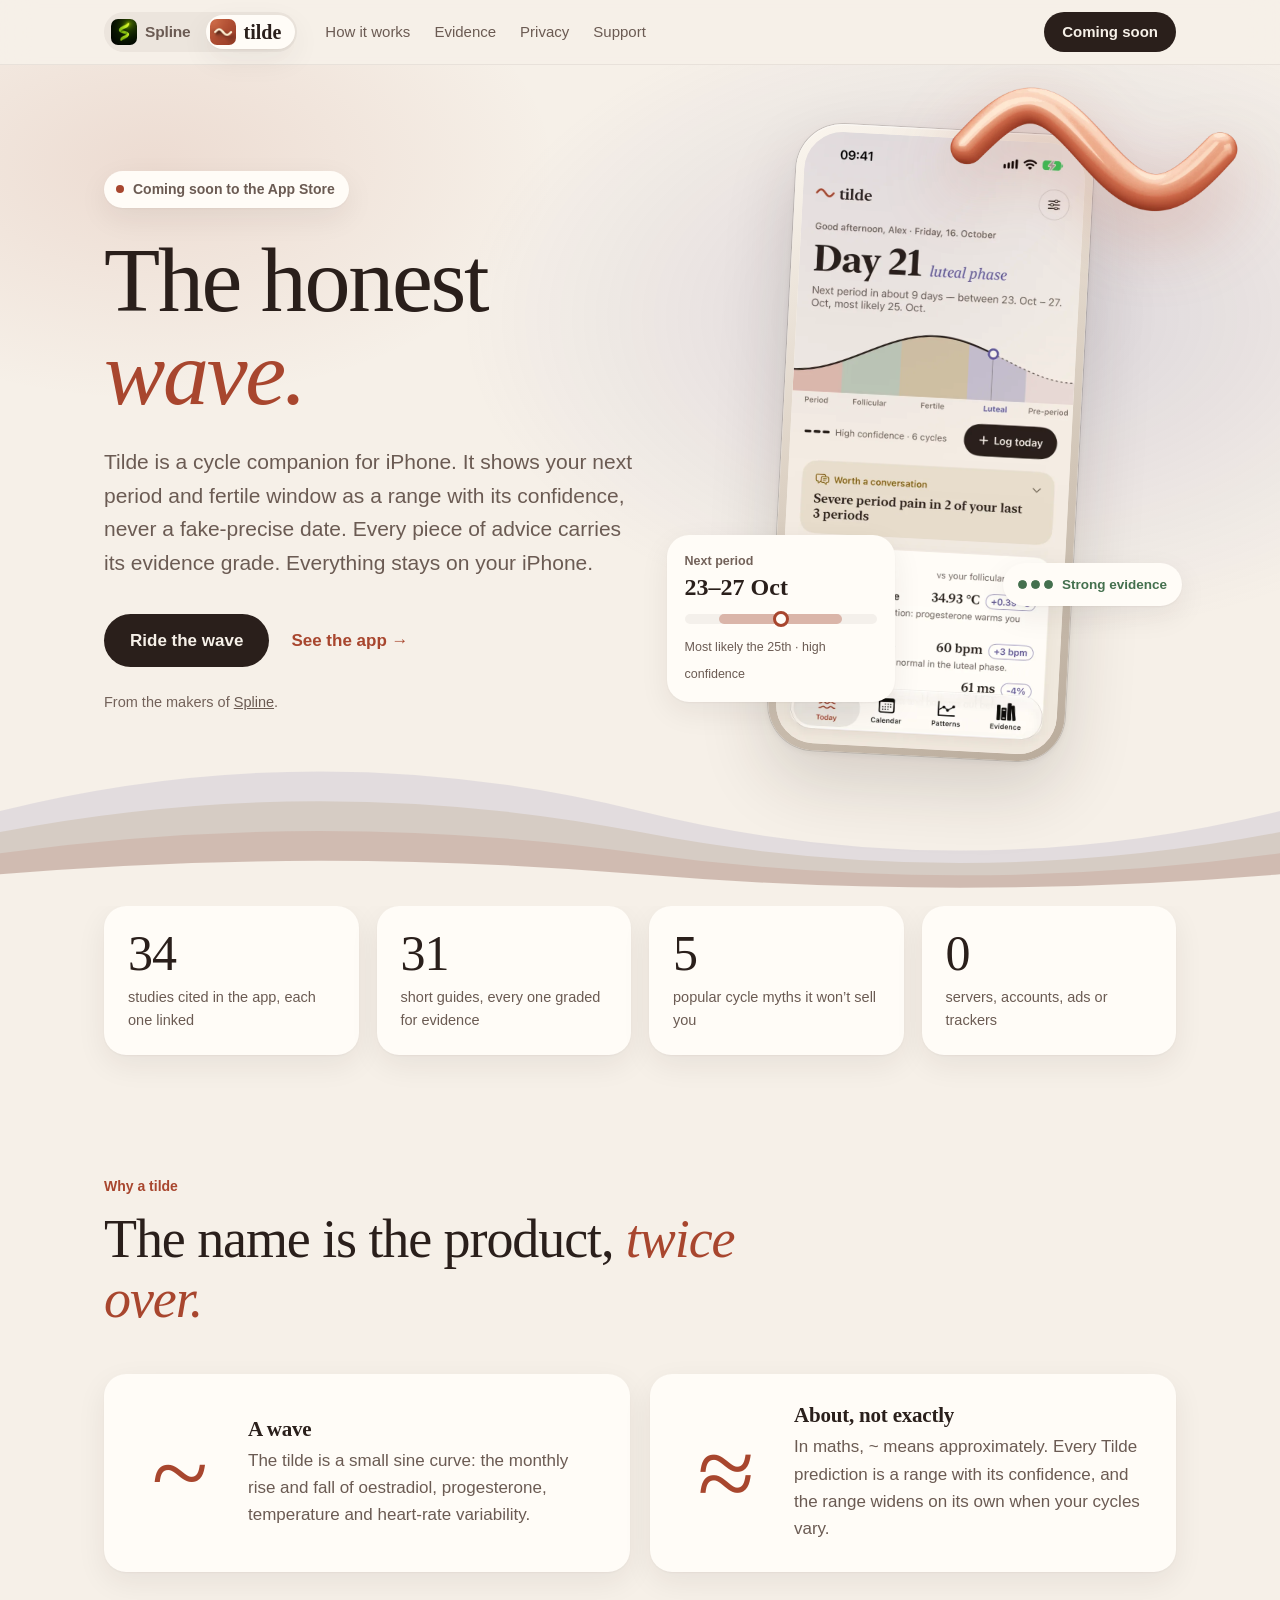
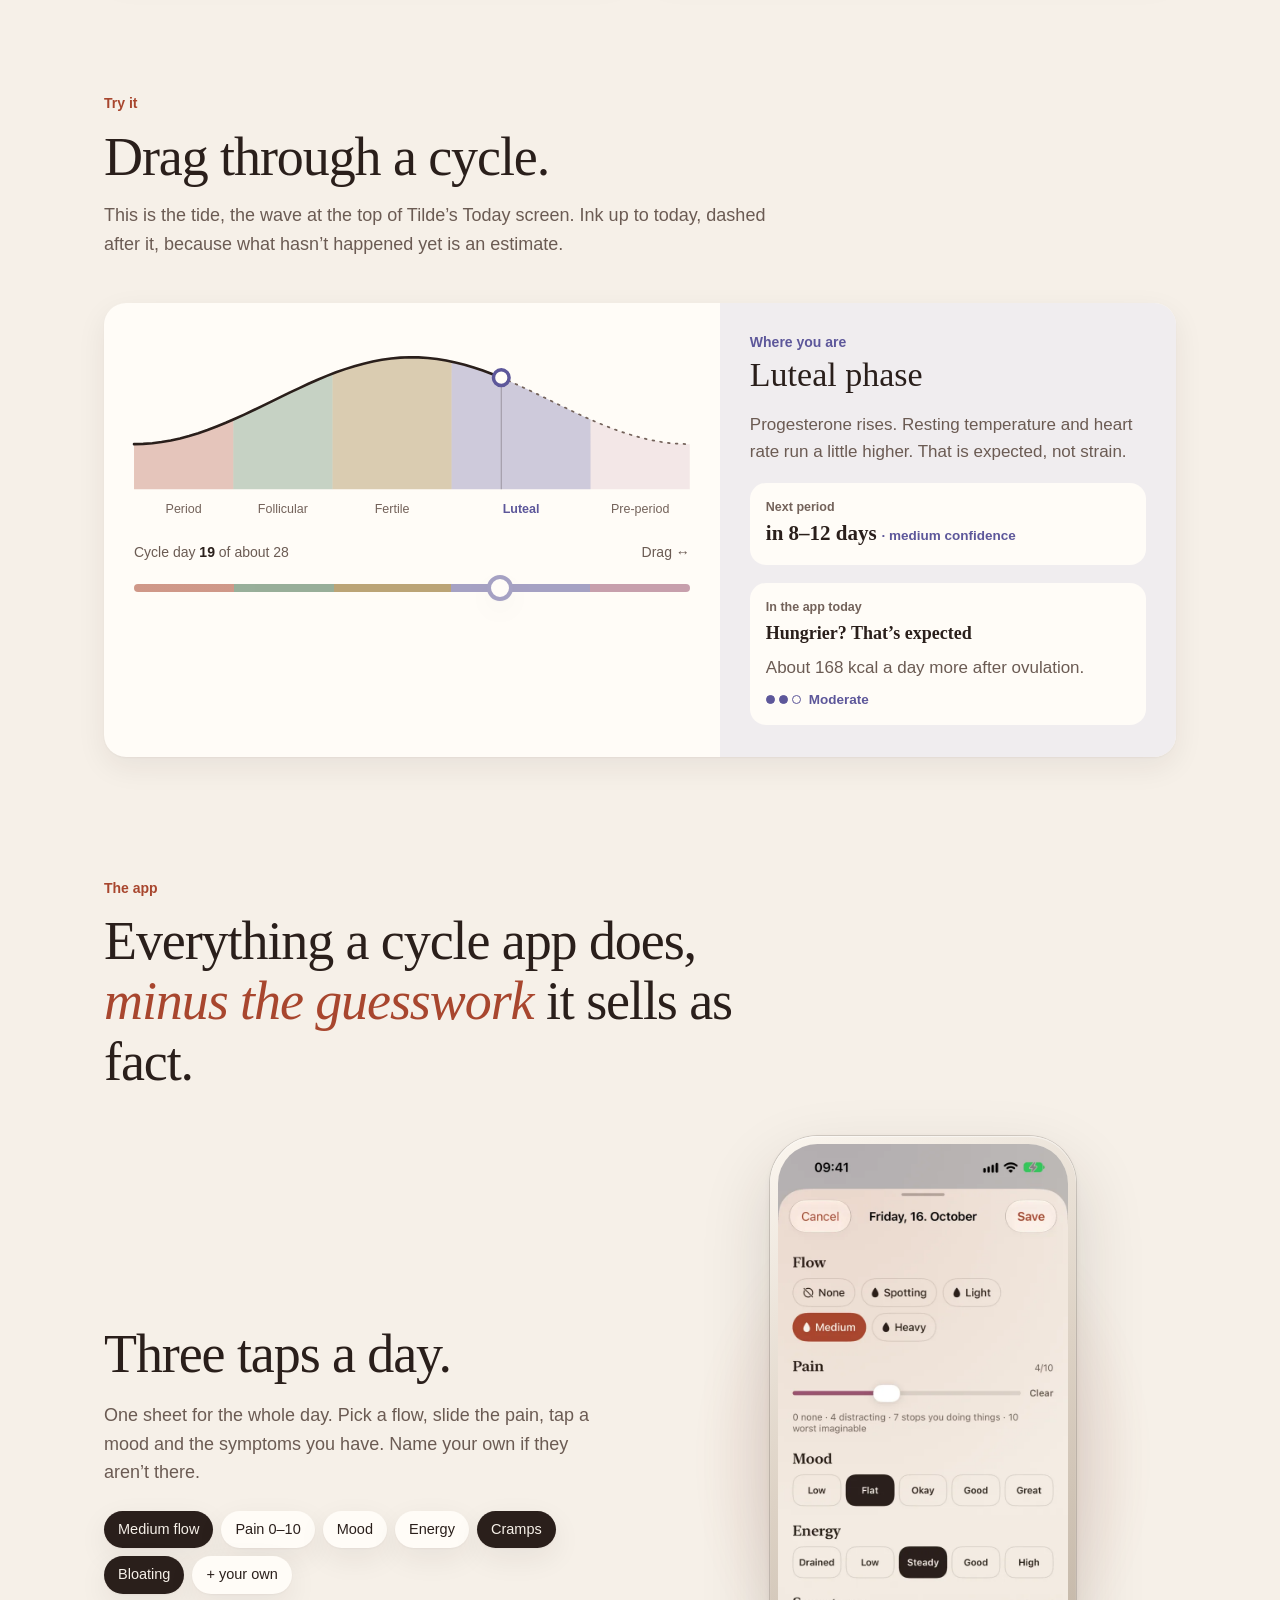
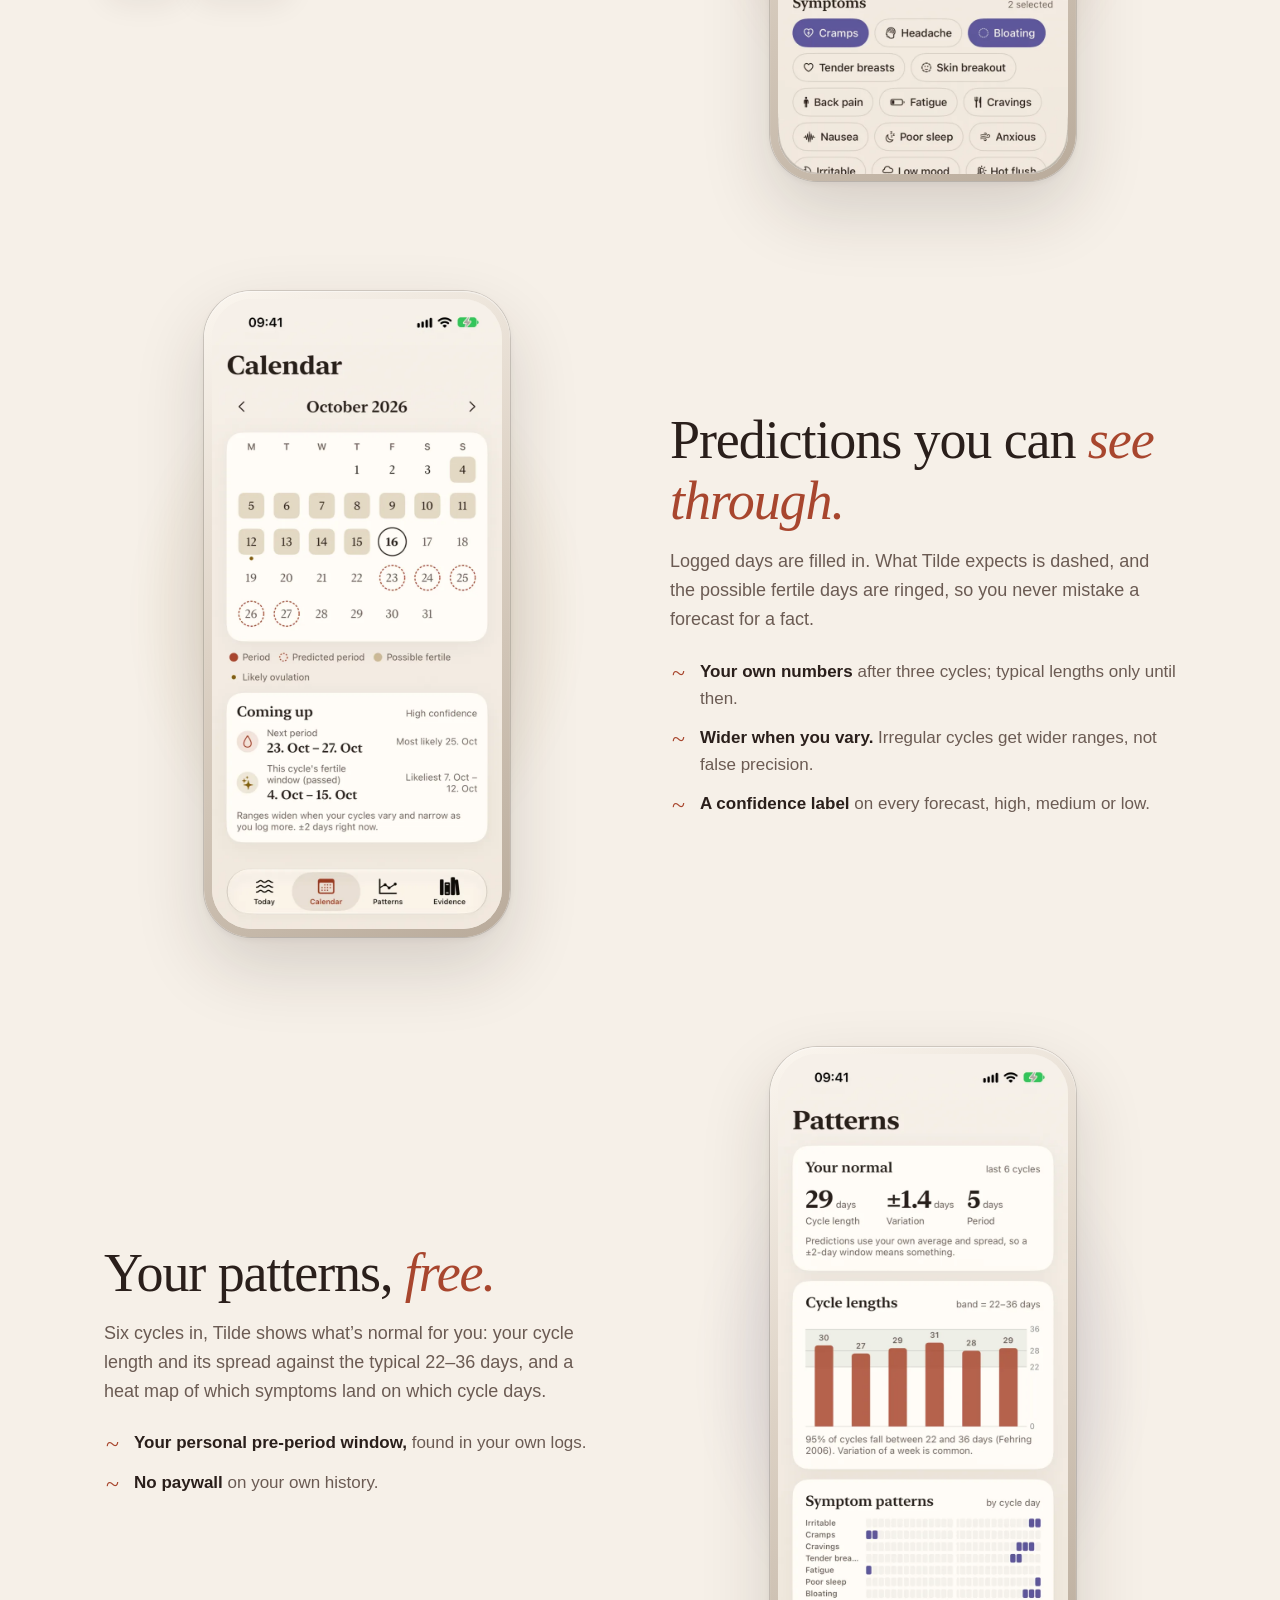
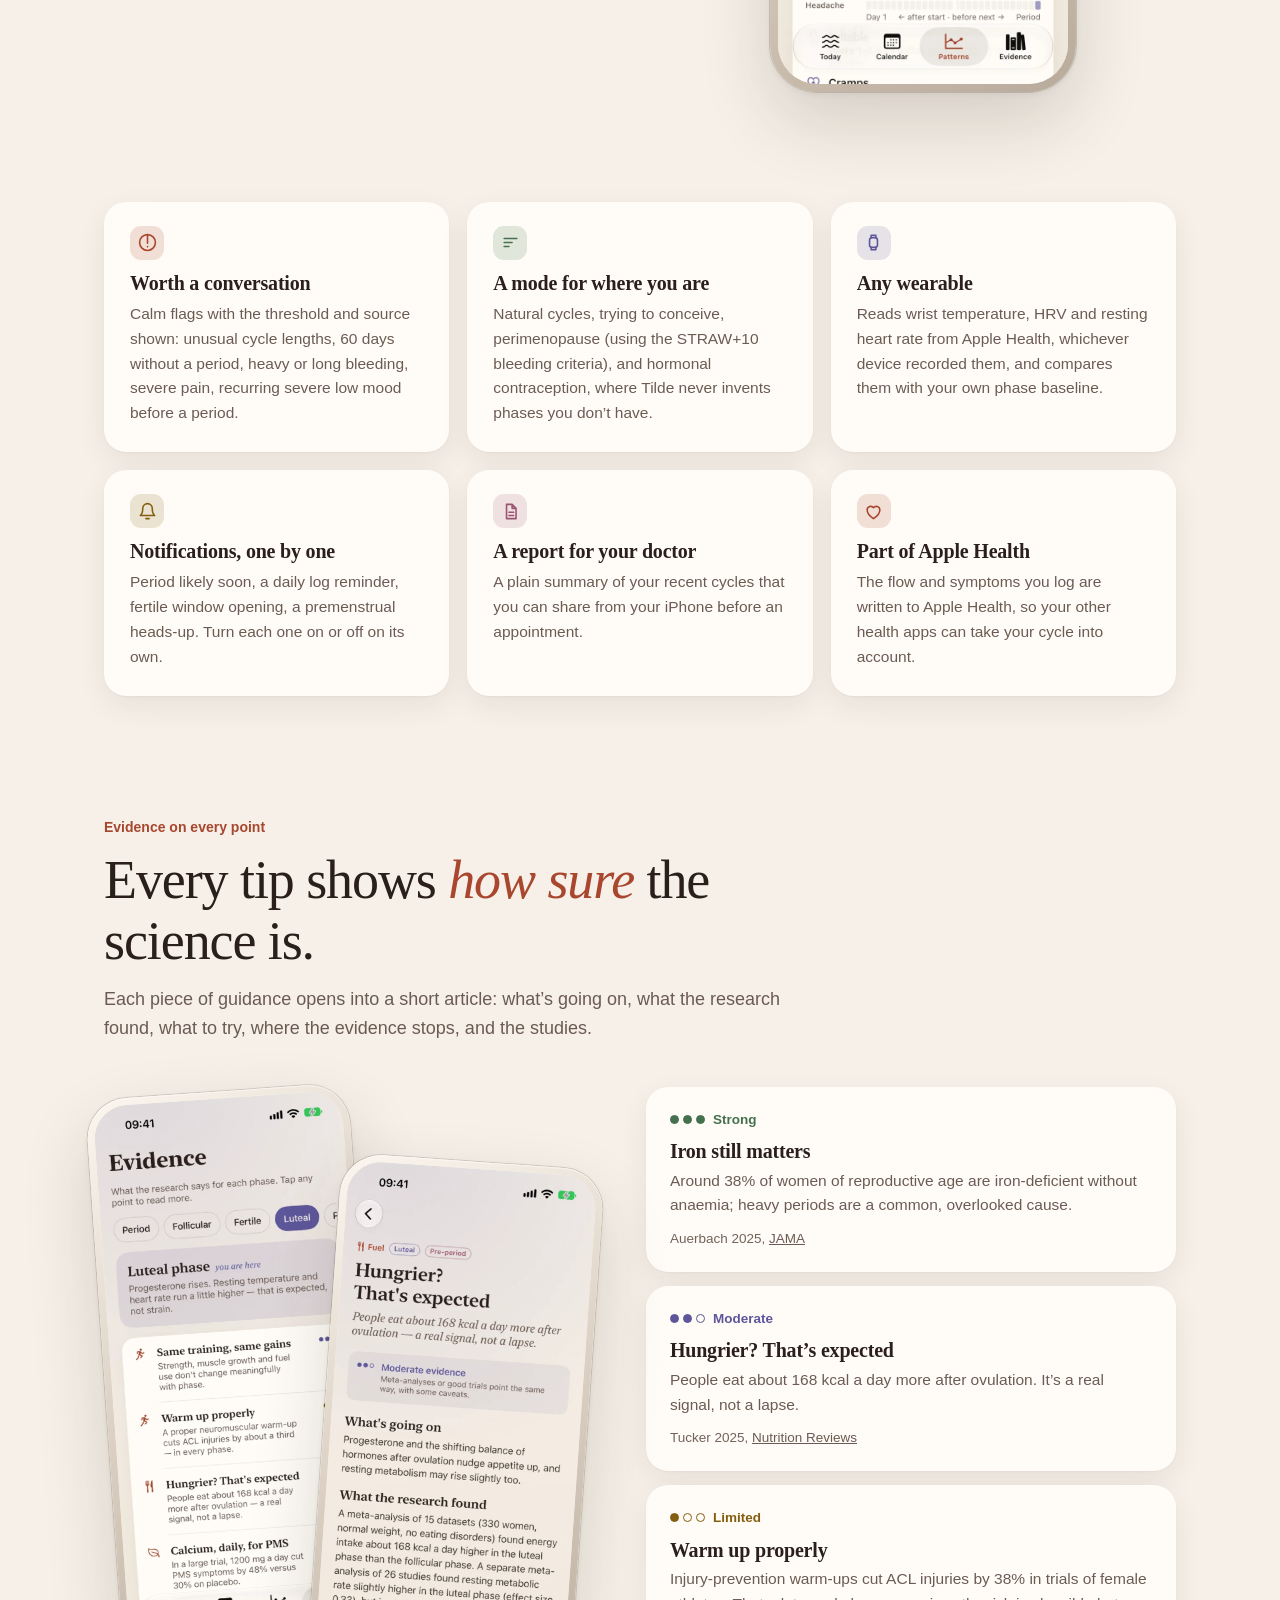
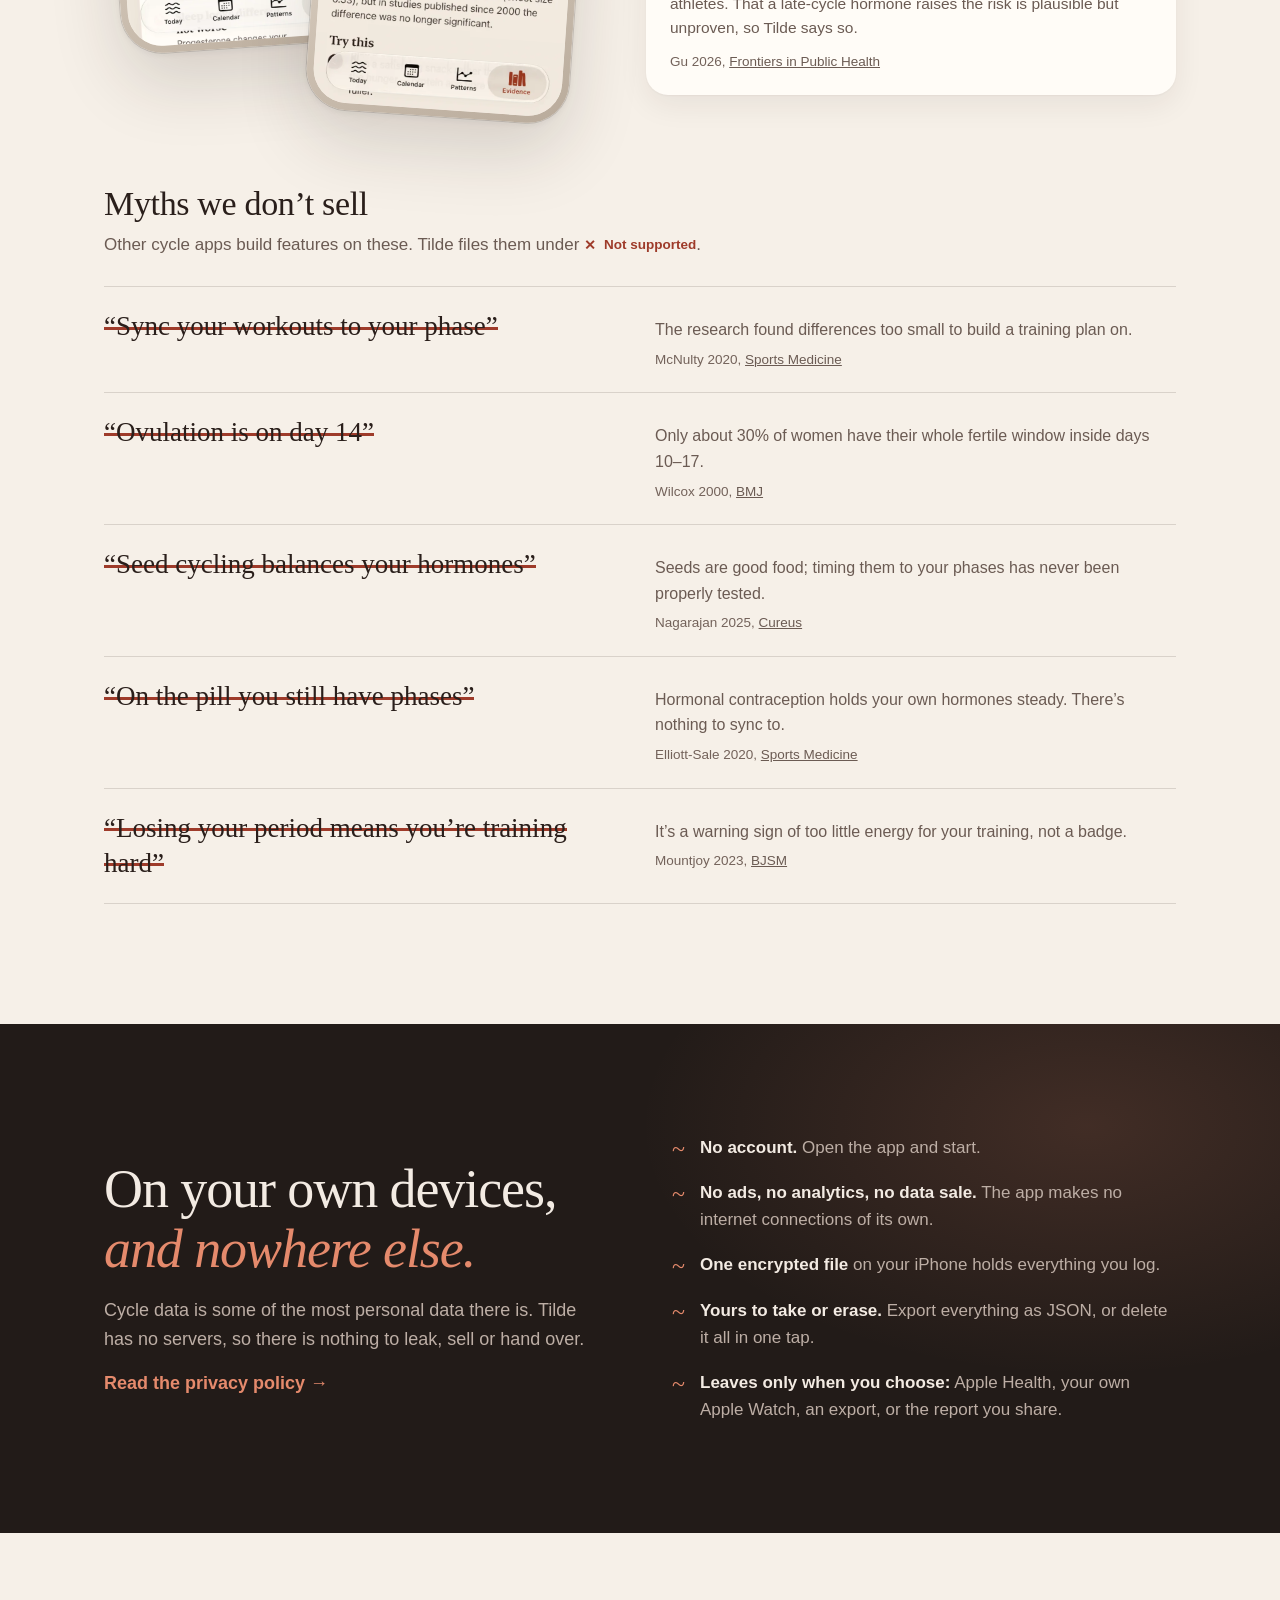
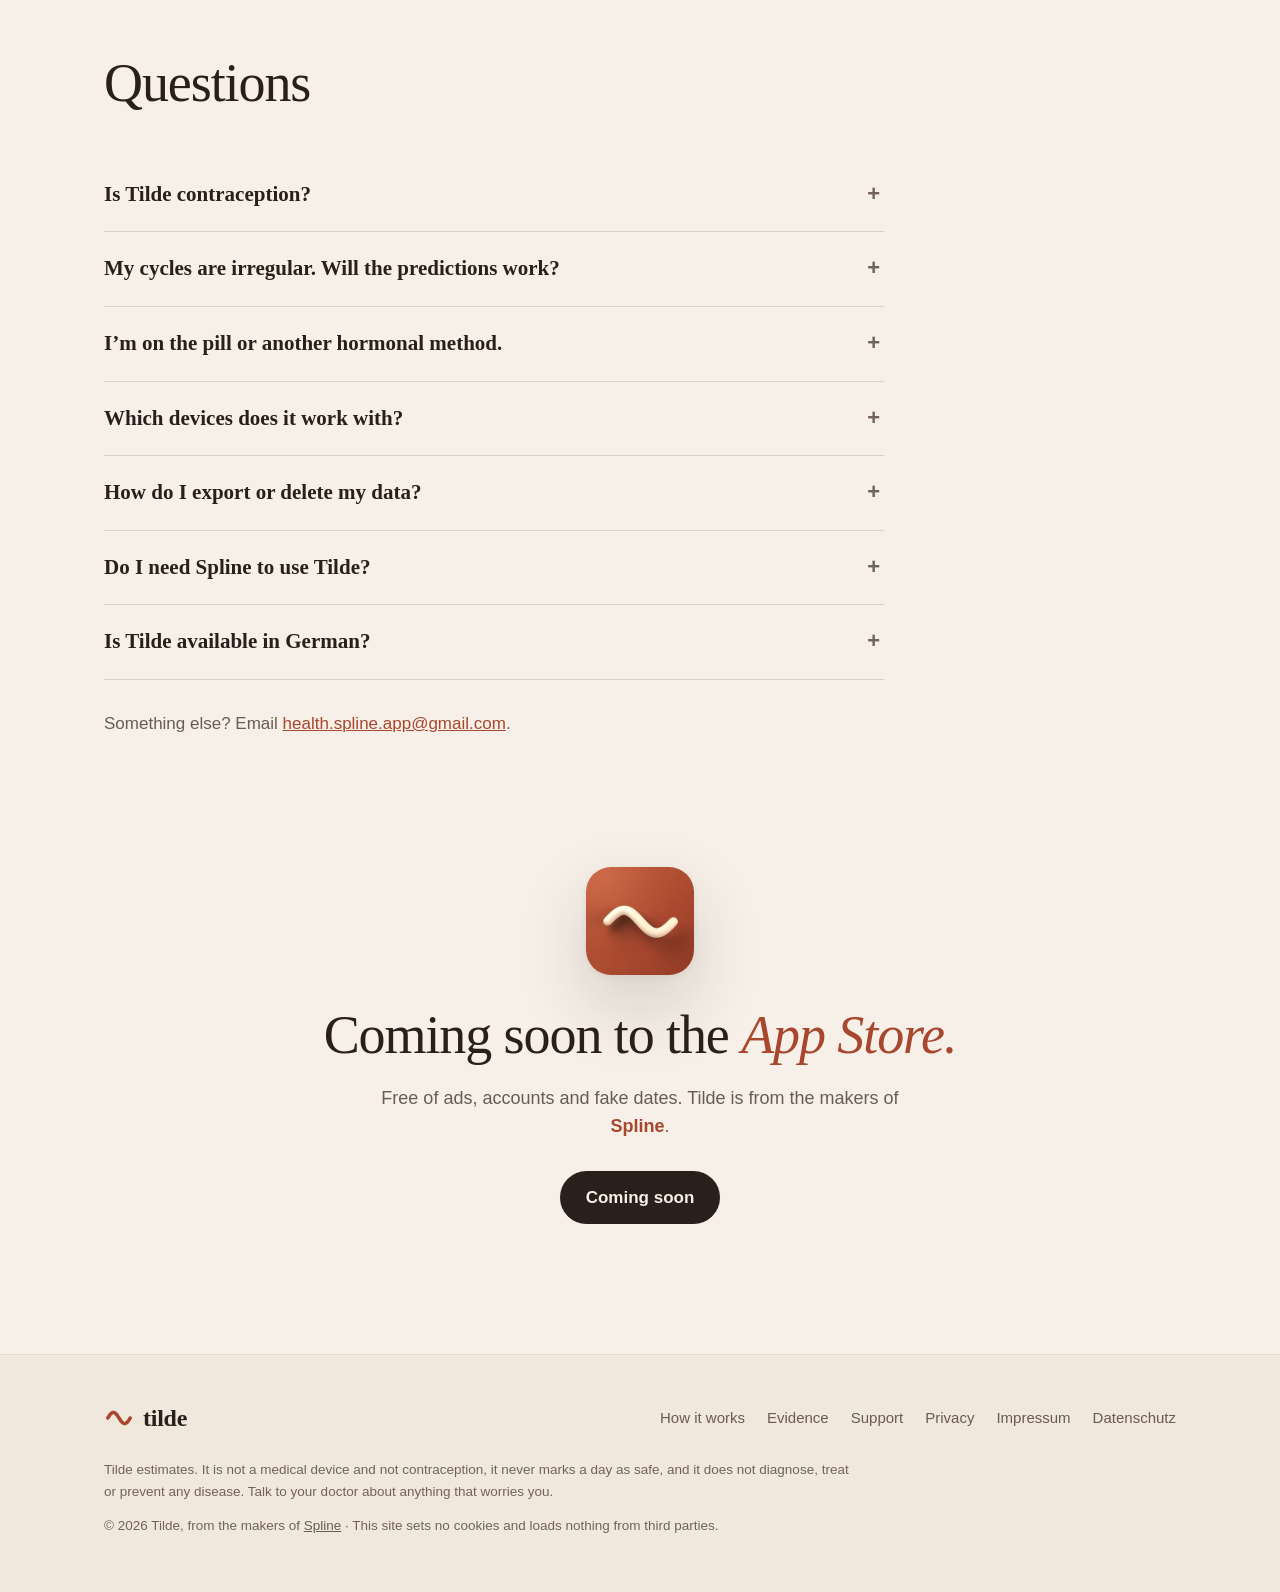
==== commit ccc7c293: "Tilde privacy policy: widgets and Apple Watch Tilde now has Home Screen and Lock Screen widgets, a C" ====
--- a/tilde/index.html
+++ b/tilde/index.html
@@ -371,16 +371,16 @@
 <section class="privacy-band" id="privacy">
   <div class="wrap">
     <div class="reveal">
-      <h2>On your iPhone, <em>and nowhere else.</em></h2>
+      <h2>On your own devices, <em>and nowhere else.</em></h2>
       <p>Cycle data is some of the most personal data there is. Tilde has no servers, so there is nothing to leak, sell or hand over.</p>
       <p><a class="text-link" href="privacy.html">Read the privacy policy &rarr;</a></p>
     </div>
     <ul class="ticks reveal">
       <li><b>No account.</b> Open the app and start.</li>
-      <li><b>No ads, no analytics, no data sale.</b> The app makes no network connections.</li>
+      <li><b>No ads, no analytics, no data sale.</b> The app makes no internet connections of its own.</li>
       <li><b>One encrypted file</b> on your iPhone holds everything you log.</li>
       <li><b>Yours to take or erase.</b> Export everything as JSON, or delete it all in one tap.</li>
-      <li><b>Leaves only when you choose:</b> Apple Health, an export, or the report you share.</li>
+      <li><b>Leaves only when you choose:</b> Apple Health, your own Apple Watch, an export, or the report you share.</li>
     </ul>
   </div>
 </section>
@@ -417,9 +417,11 @@
       <details>
         <summary>Which devices does it work with?</summary>
         <p>
-          iPhone with iOS 17 or later. Temperature, HRV and resting heart rate come from Apple
-          Health, so any watch or ring that writes them there works. You can also use Tilde
-          with no wearable at all.
+          iPhone with iOS 17 or later, with widgets for the Home Screen and Lock Screen. The
+          optional Apple Watch app (watchOS 10 or later) shows today&rsquo;s day and phase and
+          lets you log flow, pain and symptoms from your wrist. Temperature, HRV and resting heart
+          rate come from Apple Health, so any watch or ring that writes them there works. You can
+          also use Tilde with no wearable at all.
         </p>
       </details>
       <details>
